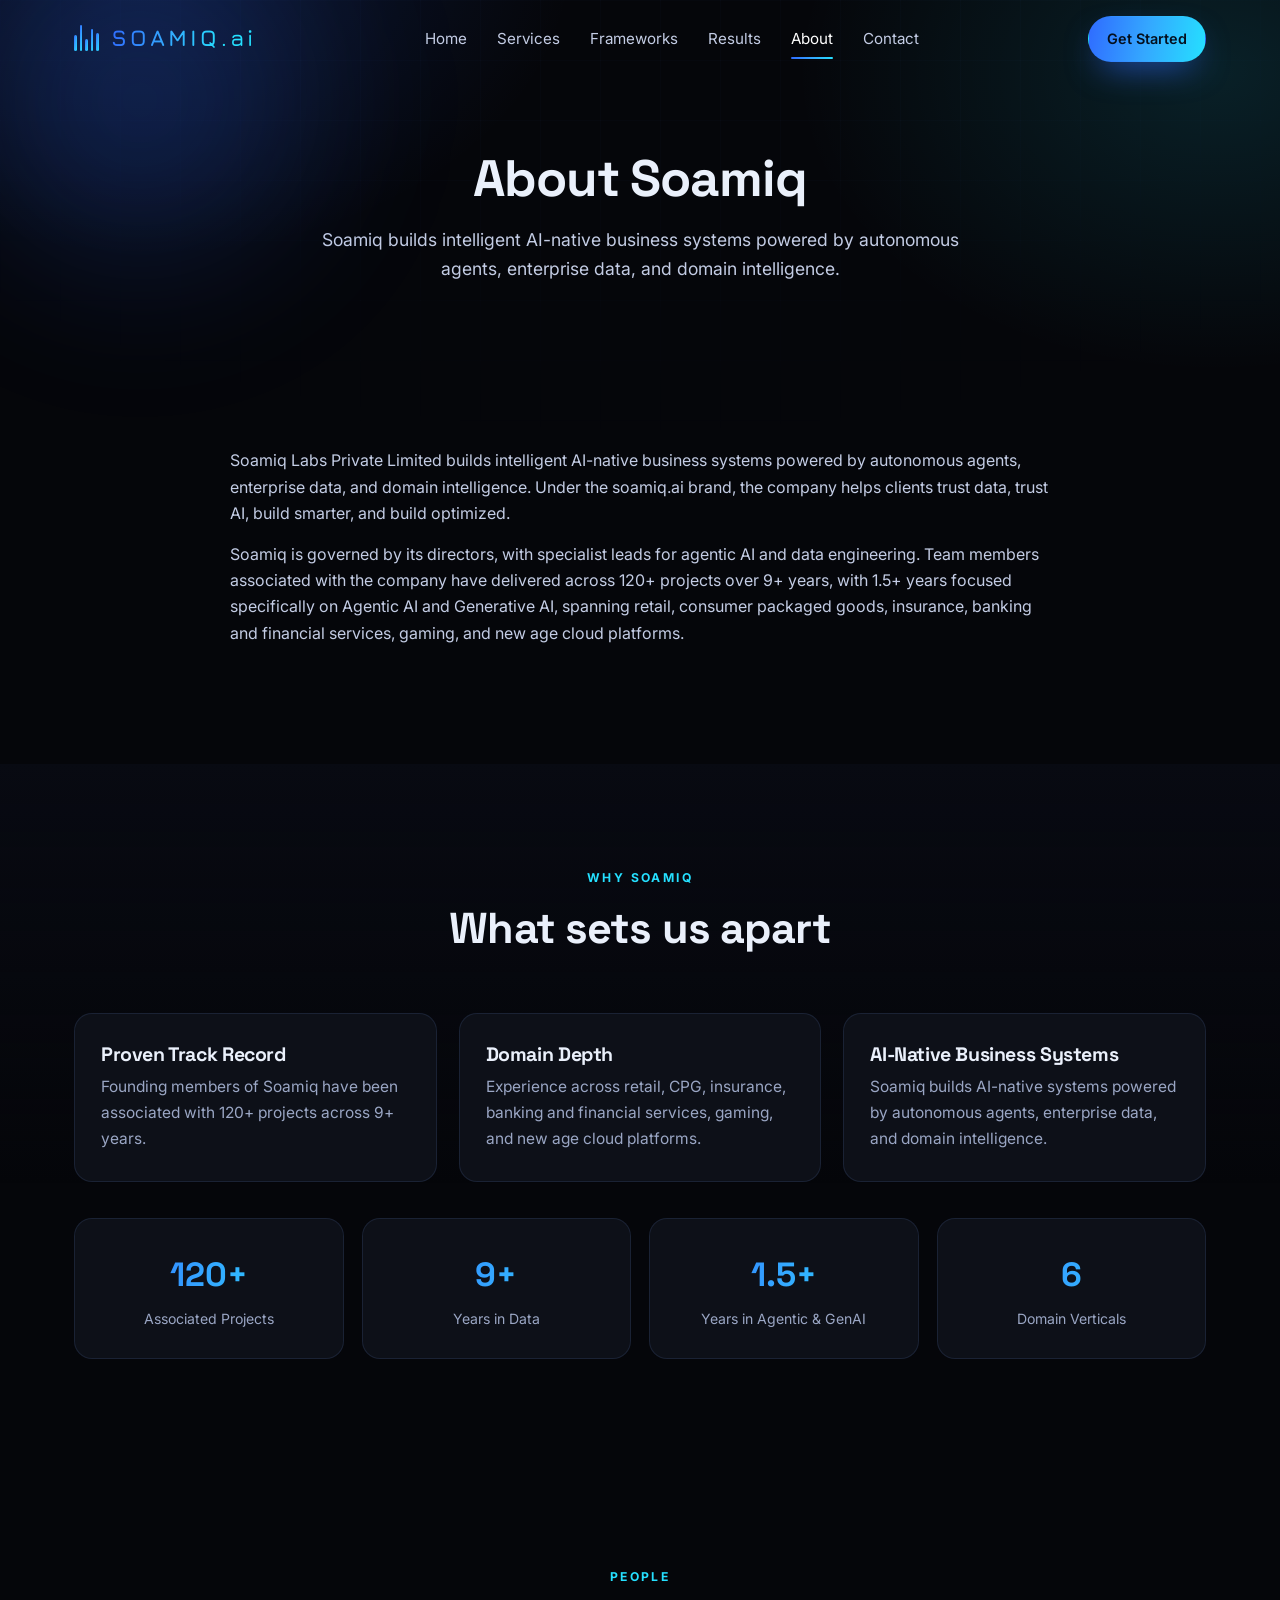
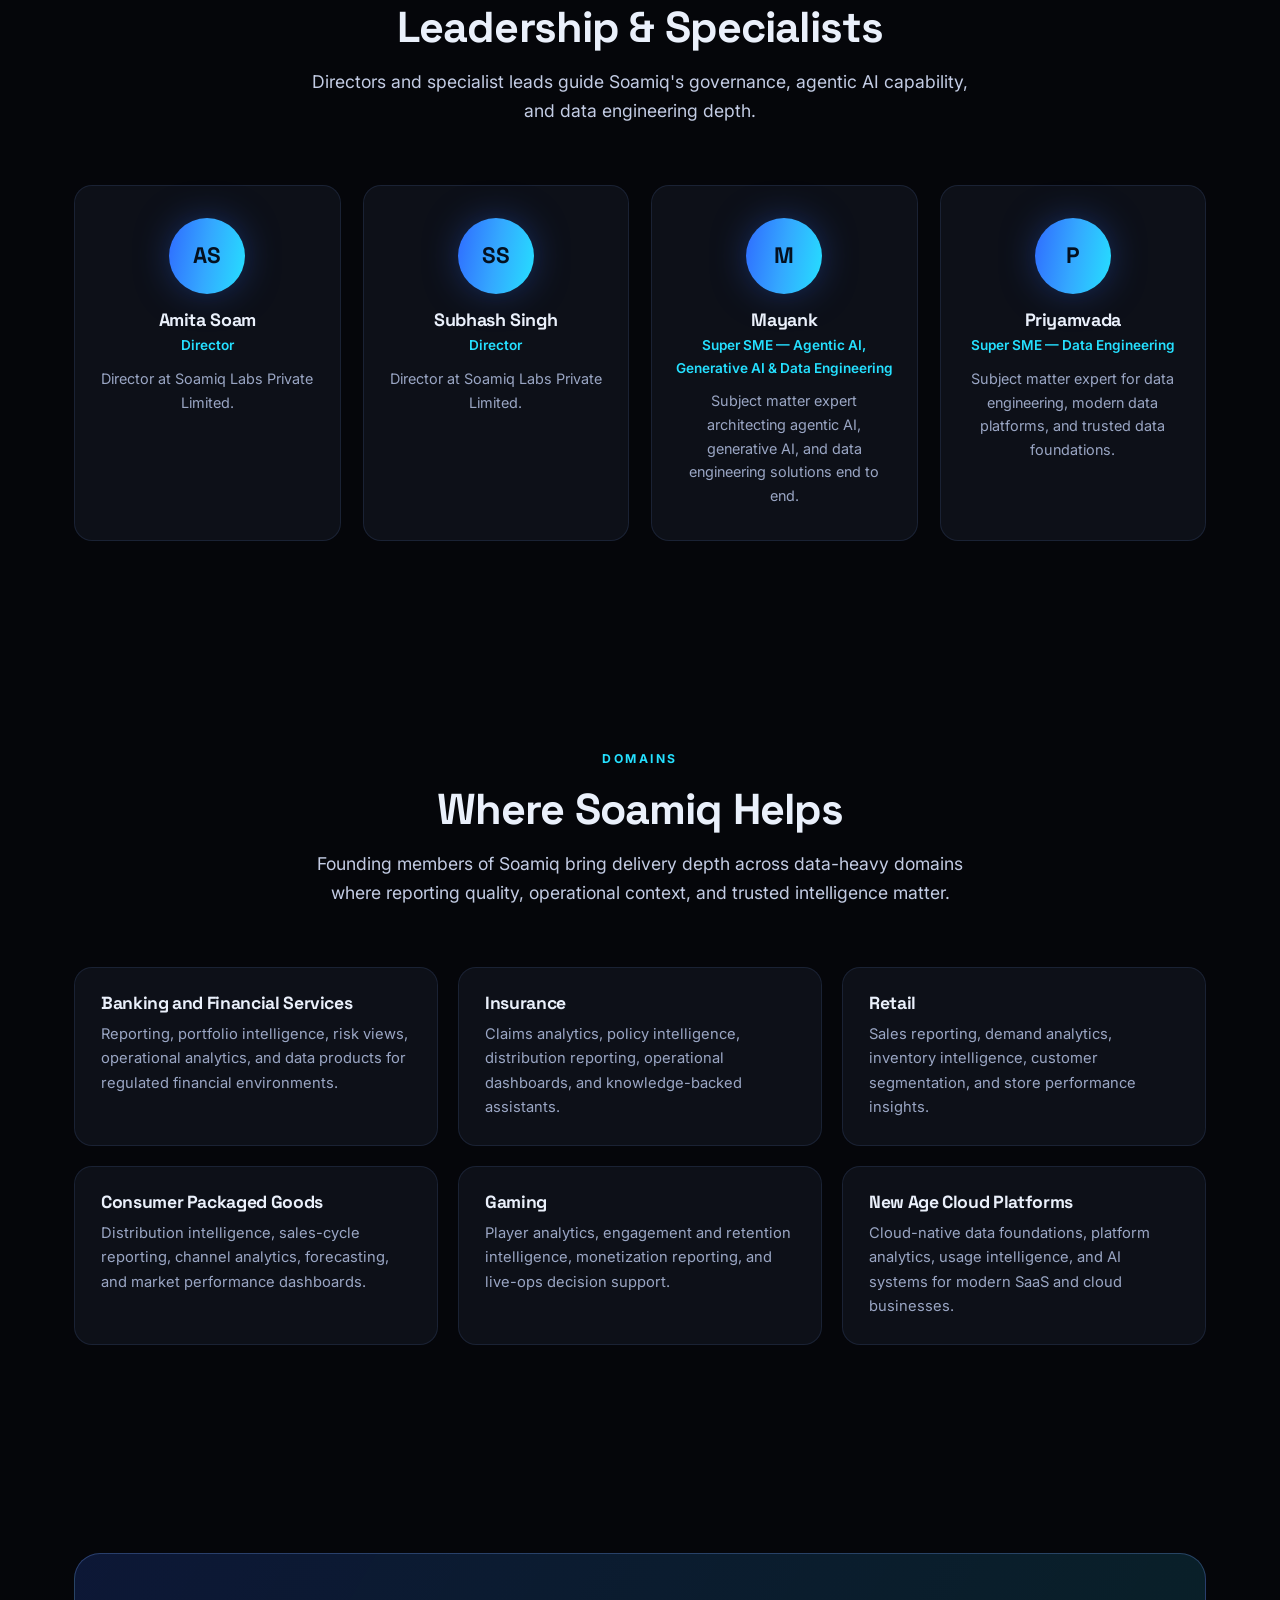
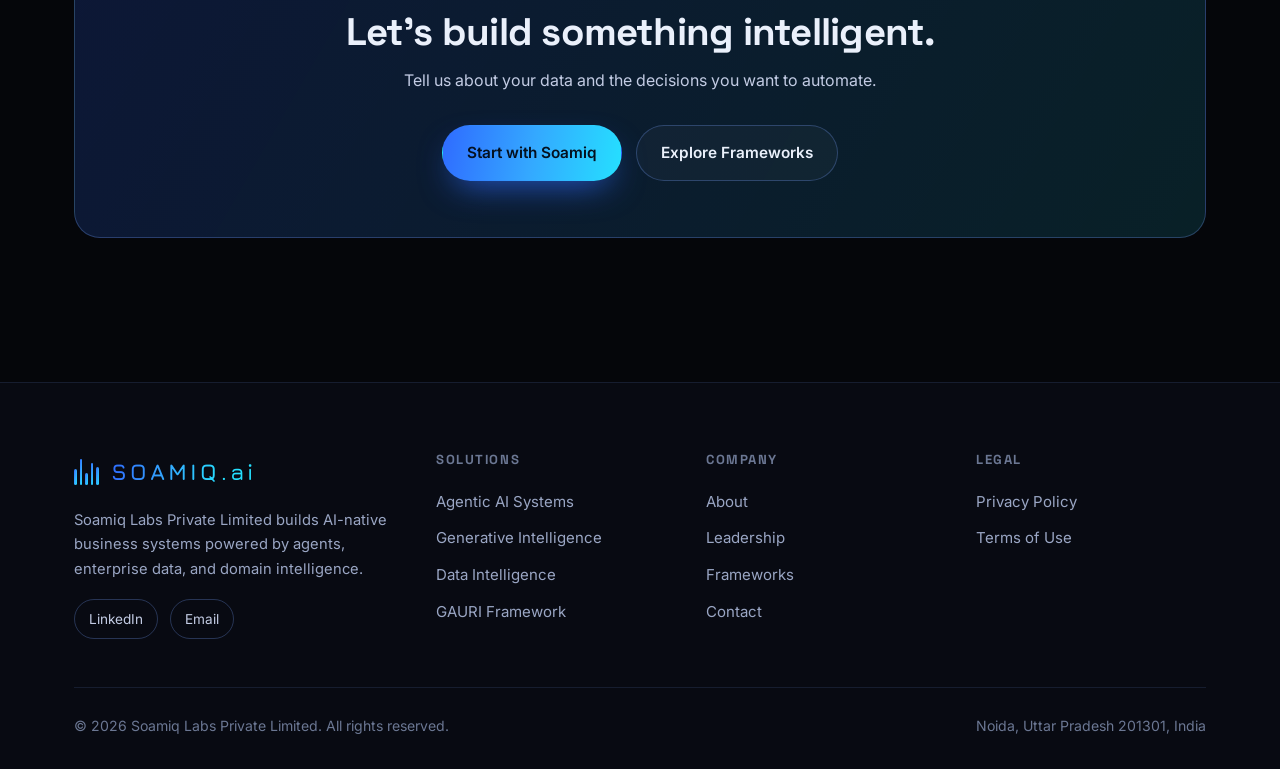
==== about/index.html @ b39fc0c8 "feat: rebuild as soamiq.ai AI-native multi-page website Replace the generic scaffold with a data-dri" ====
<!DOCTYPE html>
<html lang="en">
<head>
  <meta charset="UTF-8" />
  <meta name="viewport" content="width=device-width, initial-scale=1.0" />
  <title>About — Leadership & Specialists | Soamiq</title>
  <meta name="description" content="Soamiq Labs Private Limited builds AI-native business systems. Led by directors Amita Soam and Subhash Singh, with SMEs Mayank (Agentic & GenAI) and Priyamvada (Data Engineering)." />
  <link rel="canonical" href="https://soamiq.ai/about" />
  <meta name="theme-color" content="#05060a" />
  <meta property="og:title" content="About Soamiq" />
  <meta property="og:description" content="Leadership, specialists, and domain depth at Soamiq." />
  <link rel="icon" type="image/svg+xml" href="/assets/img/favicon.svg" />
  <link rel="preconnect" href="https://fonts.googleapis.com" />
  <link rel="preconnect" href="https://fonts.gstatic.com" crossorigin />
  <link href="https://fonts.googleapis.com/css2?family=Inter:wght@400;500;600;700;800&family=Space+Grotesk:wght@500;600;700&family=Jura:wght@500;600;700&display=swap" rel="stylesheet" />
  <link rel="stylesheet" href="/assets/css/styles.css" />
</head>
<body>
  <a class="skip-link" href="#app">Skip to content</a>
  <div id="site-header"></div>
  <main id="app" data-page="about"></main>
  <div id="site-footer"></div>
  <noscript><div class="ns container">About Soamiq. Please enable JavaScript, or email <a href="mailto:hello@soamiq.ai">hello@soamiq.ai</a>.</div></noscript>
  <script src="/assets/js/data.js"></script>
  <script src="/assets/js/app.js" defer></script>
</body>
</html>
---- assets/css/styles.css ----
/* ============================================================
   SOAMIQ — AI-native design system
   Dark, agentic, blue→cyan. Powers all pages.
   ============================================================ */

:root {
  --bg: #05060a;
  --bg-2: #080a12;
  --surface: #0d1018;
  --surface-2: #11151f;
  --surface-3: #161b27;
  --border: rgba(120, 160, 255, 0.12);
  --border-strong: rgba(120, 160, 255, 0.28);
  --text: #eaf0fb;
  --muted: #9aa6c4;
  --faint: #6b7793;

  --blue: #2f6bff;
  --cyan: #25e0ff;
  --grad: linear-gradient(100deg, #2f6bff 0%, #34a8ff 50%, #25e0ff 100%);
  --grad-soft: linear-gradient(135deg, rgba(47,107,255,0.14), rgba(37,224,255,0.10));

  --radius: 18px;
  --radius-sm: 12px;
  --radius-lg: 26px;
  --shadow: 0 30px 80px -30px rgba(0, 0, 0, 0.8);
  --glow: 0 0 40px -8px rgba(47, 107, 255, 0.55);
  --max: 1180px;
  --ease: cubic-bezier(0.22, 1, 0.36, 1);
}

* { box-sizing: border-box; }
html { scroll-behavior: smooth; scroll-padding-top: 90px; }
body {
  margin: 0;
  font-family: "Inter", system-ui, -apple-system, Segoe UI, Roboto, sans-serif;
  background: var(--bg);
  color: var(--text);
  line-height: 1.65;
  -webkit-font-smoothing: antialiased;
  overflow-x: hidden;
}
body::before {
  content: ""; position: fixed; inset: 0; z-index: -2; pointer-events: none;
  background:
    radial-gradient(700px 500px at 12% -5%, rgba(47, 107, 255, 0.18), transparent 60%),
    radial-gradient(700px 500px at 95% 8%, rgba(37, 224, 255, 0.12), transparent 60%),
    var(--bg);
}
body::after {
  content: ""; position: fixed; inset: 0; z-index: -1; pointer-events: none; opacity: 0.5;
  background-image:
    linear-gradient(rgba(120, 160, 255, 0.04) 1px, transparent 1px),
    linear-gradient(90deg, rgba(120, 160, 255, 0.04) 1px, transparent 1px);
  background-size: 60px 60px;
  mask-image: radial-gradient(ellipse 100% 70% at 50% 0%, #000 30%, transparent 75%);
}

h1, h2, h3, h4 { font-family: "Space Grotesk", "Inter", sans-serif; margin: 0; line-height: 1.12; letter-spacing: -0.02em; }
p { margin: 0; }
a { color: inherit; text-decoration: none; }
img, svg { display: block; max-width: 100%; }
ul { margin: 0; }

.container { width: 100%; max-width: var(--max); margin: 0 auto; padding: 0 24px; }
.skip-link { position: absolute; left: -999px; top: 0; z-index: 300; background: var(--blue); color: #fff; padding: 10px 16px; }
.skip-link:focus { left: 0; }

/* ---------- Buttons ---------- */
.btn {
  --py: 14px; --px: 24px;
  display: inline-flex; align-items: center; justify-content: center; gap: 9px;
  padding: var(--py) var(--px); border-radius: 999px; font-weight: 600; font-size: 0.96rem;
  border: 1px solid transparent; cursor: pointer; white-space: nowrap;
  transition: transform .28s var(--ease), box-shadow .28s var(--ease), background .25s, border-color .25s, color .25s;
}
.btn--sm { --py: 10px; --px: 18px; font-size: 0.9rem; }
.btn--block { width: 100%; }
.btn--primary { background: var(--grad); color: #04101f; box-shadow: 0 14px 34px -12px rgba(47,107,255,0.8); }
.btn--primary:hover { transform: translateY(-2px); box-shadow: 0 20px 46px -12px rgba(37,224,255,0.85); }
.btn--ghost { background: rgba(255,255,255,0.03); color: var(--text); border-color: var(--border-strong); }
.btn--ghost:hover { transform: translateY(-2px); border-color: var(--cyan); color: #fff; }

/* ---------- Type helpers ---------- */
.eyebrow { text-transform: uppercase; letter-spacing: .2em; font-size: .76rem; font-weight: 700; color: var(--cyan); margin: 0 0 16px; }
.section { padding: 104px 0; position: relative; }
.section--alt { background: linear-gradient(180deg, var(--bg-2), transparent 60%); }
.section__head { max-width: 760px; margin: 0 auto 60px; text-align: center; }
.section__title { font-size: clamp(1.8rem, 4vw, 2.7rem); font-weight: 700; }
.lead { font-size: 1.1rem; color: #c3cce4; margin-top: 16px; }
.lead--center { max-width: 60ch; margin-inline: auto; }
.muted { color: var(--muted); }
.grad-text { background: var(--grad); -webkit-background-clip: text; background-clip: text; -webkit-text-fill-color: transparent; color: transparent; }
.chip { display: inline-flex; align-items: center; gap: 8px; padding: 7px 14px; border-radius: 999px; font-size: .82rem; font-weight: 600; color: var(--cyan); background: var(--grad-soft); border: 1px solid var(--border-strong); }
.chip .dot { width: 7px; height: 7px; border-radius: 50%; background: var(--cyan); box-shadow: 0 0 10px var(--cyan); animation: pulse 2s infinite; }
@keyframes pulse { 0%,100% { opacity: 1; } 50% { opacity: .3; } }

/* ---------- Brand / logo ---------- */
.brand { display: inline-flex; align-items: center; gap: 12px; }
.brand__wave { display: inline-flex; align-items: flex-end; gap: 3px; height: 26px; }
.brand__wave span { width: 2.5px; border-radius: 2px; background: var(--grad); }
.brand__word { font-family: "Jura", "Space Grotesk", sans-serif; font-weight: 600; font-size: 1.42rem; letter-spacing: .14em; }
.brand__word .grad-text { font-weight: 700; }
.brand__tld { color: var(--cyan); font-weight: 600; }

/* ---------- Nav ---------- */
.nav { position: fixed; inset: 0 0 auto 0; z-index: 100; transition: background .3s, border-color .3s, backdrop-filter .3s; border-bottom: 1px solid transparent; }
.nav.is-scrolled { background: rgba(5,6,10,0.78); backdrop-filter: blur(14px); border-bottom-color: var(--border); }
.nav__inner { display: flex; align-items: center; justify-content: space-between; height: 78px; gap: 20px; }
.nav__links { display: flex; align-items: center; gap: 30px; }
.nav__links a { font-size: .95rem; color: #c3cce4; transition: color .2s; position: relative; }
.nav__links a:hover, .nav__links a.is-active { color: #fff; }
.nav__links a.is-active::after { content: ""; position: absolute; left: 0; right: 0; bottom: -7px; height: 2px; border-radius: 2px; background: var(--grad); }
.nav__actions { display: flex; align-items: center; gap: 14px; }
.nav__toggle { display: none; flex-direction: column; gap: 5px; background: none; border: 0; cursor: pointer; padding: 8px; }
.nav__toggle span { width: 24px; height: 2px; background: var(--text); border-radius: 2px; transition: transform .3s, opacity .3s; }
.nav__toggle[aria-expanded="true"] span:nth-child(1) { transform: translateY(7px) rotate(45deg); }
.nav__toggle[aria-expanded="true"] span:nth-child(2) { opacity: 0; }
.nav__toggle[aria-expanded="true"] span:nth-child(3) { transform: translateY(-7px) rotate(-45deg); }
.nav__mobile { display: none; flex-direction: column; padding: 10px 24px 22px; background: rgba(5,6,10,0.98); border-bottom: 1px solid var(--border); }
.nav__mobile a { padding: 13px 6px; color: #c3cce4; border-bottom: 1px solid rgba(255,255,255,0.05); }
.nav__mobile a:last-of-type { border-bottom: 0; }
.nav__mobile .btn { margin-top: 14px; }
.nav__mobile.is-open { display: flex; }

/* ---------- Hero ---------- */
.hero { position: relative; padding: 170px 0 90px; overflow: hidden; }
.hero__orb { position: absolute; border-radius: 50%; filter: blur(70px); pointer-events: none; opacity: .55; }
.hero__orb--1 { width: 520px; height: 520px; top: -160px; left: -120px; background: radial-gradient(circle, rgba(47,107,255,.5), transparent 65%); }
.hero__orb--2 { width: 460px; height: 460px; top: 40px; right: -120px; background: radial-gradient(circle, rgba(37,224,255,.4), transparent 65%); }
.hero__inner { position: relative; display: grid; grid-template-columns: 1.1fr 0.9fr; gap: 56px; align-items: center; }
.hero__title { font-size: clamp(2.4rem, 5.4vw, 4rem); font-weight: 700; }
.hero__type { min-height: 1.3em; display: block; margin-top: 6px; }
.hero__caret { display: inline-block; width: 3px; height: 1em; background: var(--cyan); margin-left: 4px; vertical-align: -0.15em; animation: blink 1s steps(1) infinite; }
@keyframes blink { 50% { opacity: 0; } }
.hero__desc { color: #c3cce4; font-size: 1.12rem; max-width: 56ch; margin-top: 22px; }
.hero__cta { display: flex; gap: 14px; margin-top: 32px; flex-wrap: wrap; }
.hero__proof { display: flex; gap: 38px; margin-top: 46px; flex-wrap: wrap; }
.hero__proof dt { font-family: "Space Grotesk"; font-size: 1.9rem; font-weight: 700; }
.hero__proof dd { margin: 2px 0 0; color: var(--muted); font-size: .85rem; max-width: 18ch; }

/* hero panel */
.panel { position: relative; background: linear-gradient(180deg, var(--surface-2), var(--surface)); border: 1px solid var(--border-strong); border-radius: var(--radius-lg); padding: 26px; box-shadow: var(--shadow); }
.panel__top { display: flex; align-items: center; justify-content: space-between; margin-bottom: 22px; }
.panel__eyebrow { font-size: .72rem; letter-spacing: .18em; text-transform: uppercase; color: var(--faint); }
.panel__status { display: inline-flex; align-items: center; gap: 7px; font-size: .8rem; color: var(--cyan); }
.panel__status .dot { width: 8px; height: 8px; border-radius: 50%; background: var(--cyan); box-shadow: 0 0 10px var(--cyan); animation: pulse 2s infinite; }
.panel__title { font-size: 1.15rem; margin-bottom: 18px; }
.panel__layers { display: grid; gap: 12px; }
.layer { display: flex; align-items: center; gap: 14px; padding: 14px 16px; border-radius: var(--radius-sm); background: var(--surface-3); border: 1px solid var(--border); position: relative; overflow: hidden; }
.layer::before { content: ""; position: absolute; left: 0; top: 0; bottom: 0; width: 3px; background: var(--grad); }
.layer__idx { font-family: "Space Grotesk"; font-size: .8rem; color: var(--cyan); width: 22px; }
.layer__name { font-weight: 600; font-size: .96rem; }
.panel__note { margin-top: 16px; font-size: .85rem; color: var(--faint); display: flex; align-items: center; gap: 8px; }

/* ---------- Marquee / capabilities strip ---------- */
.strip { border-block: 1px solid var(--border); background: var(--bg-2); overflow: hidden; }
.strip__track { display: flex; gap: 50px; padding: 20px 0; white-space: nowrap; animation: marquee 28s linear infinite; }
.strip__track span { color: var(--muted); font-weight: 600; font-size: .98rem; letter-spacing: .03em; display: inline-flex; align-items: center; gap: 50px; }
.strip__track span::after { content: "◆"; color: var(--blue); font-size: .6rem; }
@keyframes marquee { to { transform: translateX(-50%); } }

/* ---------- Generic grids / cards ---------- */
.grid-2 { display: grid; grid-template-columns: 1fr 1fr; gap: 56px; align-items: center; }
.cards { display: grid; grid-template-columns: repeat(3, 1fr); gap: 22px; }
.cards--2 { grid-template-columns: repeat(2, 1fr); }

.card { position: relative; padding: 30px 26px; border-radius: var(--radius); background: var(--surface); border: 1px solid var(--border); transition: transform .3s var(--ease), border-color .3s, background .3s; overflow: hidden; }
.card:hover { transform: translateY(-6px); border-color: var(--border-strong); background: var(--surface-2); }
.card__tag { display: inline-grid; place-items: center; min-width: 44px; height: 44px; padding: 0 10px; border-radius: 12px; font-family: "Space Grotesk"; font-weight: 700; font-size: .95rem; color: var(--cyan); background: var(--grad-soft); border: 1px solid var(--border-strong); margin-bottom: 18px; }
.card h3 { font-size: 1.22rem; margin-bottom: 9px; }
.card p { color: var(--muted); font-size: .97rem; }
.card__list { list-style: none; padding: 0; margin: 16px 0 0; display: grid; gap: 8px; }
.card__list li { position: relative; padding-left: 22px; font-size: .9rem; color: #c3cce4; }
.card__list li::before { content: "→"; position: absolute; left: 0; color: var(--cyan); }

/* premium flow */
.flow { display: grid; gap: 18px; }
.flow__item { display: grid; grid-template-columns: 220px 1fr; gap: 30px; align-items: start; padding: 28px; border-radius: var(--radius); background: var(--surface); border: 1px solid var(--border); transition: border-color .3s, transform .3s var(--ease); }
.flow__item:hover { border-color: var(--border-strong); transform: translateX(4px); }
.flow__label { font-family: "Space Grotesk"; font-weight: 700; font-size: 1.05rem; color: var(--cyan); }
.flow__body h3 { font-size: 1.3rem; margin-bottom: 8px; }
.flow__body p { color: var(--muted); }

/* checklist */
.checklist { list-style: none; padding: 0; margin: 22px 0 0; display: grid; gap: 12px; }
.checklist li { position: relative; padding-left: 32px; color: #c3cce4; }
.checklist li::before { content: "✓"; position: absolute; left: 0; top: 1px; width: 22px; height: 22px; border-radius: 7px; background: var(--grad-soft); color: var(--cyan); font-size: .82rem; display: grid; place-items: center; border: 1px solid var(--border-strong); }

/* stats */
.stats { display: grid; grid-template-columns: repeat(4, 1fr); gap: 18px; }
.stat { text-align: center; padding: 28px 18px; border-radius: var(--radius); background: var(--surface); border: 1px solid var(--border); }
.stat__value { font-family: "Space Grotesk"; font-size: 2.1rem; font-weight: 700; }
.stat__label { color: var(--muted); font-size: .88rem; margin-top: 4px; }

/* timeline / process */
.timeline { display: grid; grid-template-columns: repeat(4, 1fr); gap: 22px; list-style: none; padding: 0; margin: 0; }
.timeline li { position: relative; padding: 26px 22px; border-radius: var(--radius); background: var(--surface); border: 1px solid var(--border); }
.timeline__num { font-family: "Space Grotesk"; font-weight: 700; font-size: 1.5rem; color: transparent; background: var(--grad); -webkit-background-clip: text; background-clip: text; }
.timeline h3 { font-size: 1.12rem; margin: 10px 0 8px; }
.timeline p { color: var(--muted); font-size: .92rem; }

/* products / case studies */
.plays { display: grid; grid-template-columns: repeat(3, 1fr); gap: 22px; }
.play { display: flex; flex-direction: column; gap: 12px; padding: 28px; border-radius: var(--radius); background: linear-gradient(180deg, var(--surface), var(--bg-2)); border: 1px solid var(--border); transition: transform .3s var(--ease), border-color .3s; }
.play:hover { transform: translateY(-6px); border-color: var(--border-strong); }
.play__meta { display: flex; align-items: center; justify-content: space-between; gap: 12px; }
.play__client { font-size: .78rem; letter-spacing: .12em; text-transform: uppercase; color: var(--faint); }
.play__result { font-size: .74rem; padding: 4px 11px; border-radius: 999px; color: var(--cyan); background: var(--grad-soft); border: 1px solid var(--border-strong); }
.play h3 { font-size: 1.22rem; }
.play p { color: var(--muted); flex: 1; }
.link-arrow { color: var(--cyan); font-weight: 600; font-size: .92rem; display: inline-flex; gap: 7px; align-items: center; }
.link-arrow span { transition: transform .25s var(--ease); }
.link-arrow:hover span { transform: translateX(5px); }

/* team */
.team { display: grid; grid-template-columns: repeat(4, 1fr); gap: 22px; }
.member { text-align: center; padding: 32px 22px; border-radius: var(--radius); background: var(--surface); border: 1px solid var(--border); transition: transform .3s var(--ease), border-color .3s; }
.member:hover { transform: translateY(-6px); border-color: var(--border-strong); }
.member__avatar { width: 76px; height: 76px; border-radius: 50%; margin: 0 auto 16px; display: grid; place-items: center; font-family: "Space Grotesk"; font-weight: 700; font-size: 1.4rem; color: #04101f; background: var(--grad); box-shadow: var(--glow); }
.member h3 { font-size: 1.12rem; }
.member__role { color: var(--cyan); font-size: .85rem; font-weight: 600; margin-top: 4px; }
.member__bio { color: var(--muted); font-size: .9rem; margin-top: 10px; }

/* industries */
.industries { display: grid; grid-template-columns: repeat(3, 1fr); gap: 20px; }
.industry { padding: 26px; border-radius: var(--radius); background: var(--surface); border: 1px solid var(--border); transition: border-color .3s, transform .3s var(--ease); }
.industry:hover { border-color: var(--border-strong); transform: translateY(-4px); }
.industry h3 { font-size: 1.1rem; margin-bottom: 8px; }
.industry p { color: var(--muted); font-size: .92rem; }

/* FAQ */
.faq { max-width: 820px; margin: 0 auto; display: grid; gap: 14px; }
.faq__item { border: 1px solid var(--border); border-radius: var(--radius-sm); background: var(--surface); overflow: hidden; }
.faq__q { width: 100%; text-align: left; background: none; border: 0; color: var(--text); padding: 20px 22px; font-size: 1.04rem; font-weight: 600; font-family: "Space Grotesk"; cursor: pointer; display: flex; justify-content: space-between; gap: 16px; align-items: center; }
.faq__q .ic { color: var(--cyan); transition: transform .3s var(--ease); font-size: 1.4rem; line-height: 1; }
.faq__item.is-open .faq__q .ic { transform: rotate(45deg); }
.faq__a { max-height: 0; overflow: hidden; transition: max-height .35s var(--ease); }
.faq__a p { padding: 0 22px 20px; color: var(--muted); }

/* gauri stages */
.stages { display: grid; grid-template-columns: repeat(4, 1fr); gap: 18px; counter-reset: stage; }
.stage { padding: 26px 22px; border-radius: var(--radius); background: var(--surface); border: 1px solid var(--border); position: relative; }
.stage::before { counter-increment: stage; content: "0" counter(stage); font-family: "Space Grotesk"; font-weight: 700; font-size: 1.4rem; color: transparent; background: var(--grad); -webkit-background-clip: text; background-clip: text; }
.stage h3 { margin: 8px 0 8px; font-size: 1.15rem; }
.stage p { color: var(--muted); font-size: .92rem; }
.pills { display: flex; flex-wrap: wrap; gap: 12px; justify-content: center; }
.pill { padding: 12px 20px; border-radius: 999px; background: var(--surface); border: 1px solid var(--border-strong); color: #c3cce4; font-weight: 500; }

/* CTA band */
.cta-band { position: relative; overflow: hidden; border-radius: var(--radius-lg); padding: 56px 48px; text-align: center; background: linear-gradient(120deg, rgba(47,107,255,0.18), rgba(37,224,255,0.12)); border: 1px solid var(--border-strong); }
.cta-band h2 { font-size: clamp(1.7rem, 3.6vw, 2.4rem); }
.cta-band p { color: #c3cce4; margin: 14px auto 26px; max-width: 56ch; }
.cta-band .hero__cta { justify-content: center; }

/* page hero (inner pages) */
.page-hero { padding: 150px 0 60px; position: relative; text-align: center; }
.page-hero h1 { font-size: clamp(2.1rem, 5vw, 3.2rem); font-weight: 700; }
.page-hero p { color: #c3cce4; max-width: 62ch; margin: 18px auto 0; font-size: 1.1rem; }

/* contact */
.contact-grid { display: grid; grid-template-columns: 0.9fr 1.1fr; gap: 40px; align-items: start; }
.contact-info { padding: 36px; border-radius: var(--radius); background: var(--surface); border: 1px solid var(--border); }
.contact-info h2 { font-size: 1.4rem; }
.contact-info .row { display: flex; gap: 16px; align-items: flex-start; padding: 18px 0; border-bottom: 1px solid var(--border); }
.contact-info .row:last-child { border-bottom: 0; }
.contact-info .row .tag { flex: 0 0 auto; width: 46px; height: 46px; border-radius: 12px; display: grid; place-items: center; font-size: .72rem; font-weight: 700; color: var(--cyan); background: var(--grad-soft); border: 1px solid var(--border-strong); }
.contact-info .row .k { color: var(--faint); font-size: .78rem; text-transform: uppercase; letter-spacing: .1em; }
.contact-info .row .v { color: var(--text); font-size: 1.02rem; }
.form { padding: 36px; border-radius: var(--radius); background: var(--surface); border: 1px solid var(--border); display: grid; gap: 18px; }
.form .row2 { display: grid; grid-template-columns: 1fr 1fr; gap: 18px; }
.field { display: grid; gap: 7px; }
.field label { font-size: .82rem; color: var(--muted); font-weight: 600; }
.field input, .field textarea { width: 100%; padding: 14px 16px; border-radius: var(--radius-sm); background: var(--bg); border: 1px solid var(--border); color: var(--text); font: inherit; font-size: .96rem; transition: border-color .2s, box-shadow .2s; }
.field input:focus, .field textarea:focus { outline: none; border-color: var(--blue); box-shadow: 0 0 0 3px rgba(47,107,255,0.22); }
.field textarea { resize: vertical; min-height: 120px; }
.form__status { font-size: .92rem; min-height: 1.2em; margin: 0; }
.form__status.is-ok { color: var(--cyan); }
.form__status.is-err { color: #ff8b8b; }
.form__success { text-align: center; padding: 40px 24px; }
.form__success .ic { width: 64px; height: 64px; margin: 0 auto 18px; border-radius: 50%; display: grid; place-items: center; font-size: 1.8rem; color: #04101f; background: var(--grad); box-shadow: var(--glow); }

/* legal / use case article */
.article { max-width: 820px; margin: 0 auto; }
.article h2 { font-size: 1.35rem; margin: 36px 0 12px; }
.article p { color: #c3cce4; margin-bottom: 14px; }
.article .updated { color: var(--faint); font-size: .9rem; margin-bottom: 30px; }
.article .checklist { margin-top: 8px; }

/* ---------- Footer ---------- */
.footer { background: var(--bg-2); border-top: 1px solid var(--border); padding: 70px 0 32px; margin-top: 40px; }
.footer__top { display: grid; grid-template-columns: 1.4fr repeat(3, 1fr); gap: 40px; }
.footer__about { max-width: 34ch; }
.footer__about p { color: var(--muted); font-size: .92rem; margin-top: 16px; }
.footer__social { display: flex; gap: 12px; margin-top: 18px; }
.footer__social a { padding: 8px 14px; border-radius: 999px; border: 1px solid var(--border-strong); font-size: .85rem; color: #c3cce4; transition: border-color .2s, color .2s; }
.footer__social a:hover { border-color: var(--cyan); color: #fff; }
.footer__col h4 { font-size: .82rem; text-transform: uppercase; letter-spacing: .12em; color: var(--faint); margin-bottom: 16px; }
.footer__col a { display: block; color: var(--muted); font-size: .94rem; padding: 6px 0; transition: color .2s; }
.footer__col a:hover { color: #fff; }
.footer__bottom { display: flex; justify-content: space-between; gap: 16px; flex-wrap: wrap; margin-top: 48px; padding-top: 26px; border-top: 1px solid var(--border); color: var(--faint); font-size: .88rem; }

/* reveal */
.reveal { opacity: 0; transform: translateY(26px); transition: opacity .7s var(--ease), transform .7s var(--ease); }
.reveal.is-visible { opacity: 1; transform: none; }

noscript .ns { display: block; max-width: 700px; margin: 140px auto; text-align: center; color: var(--muted); }

/* ---------- Responsive ---------- */
@media (max-width: 980px) {
  .hero__inner { grid-template-columns: 1fr; gap: 44px; }
  .cards, .industries, .stages { grid-template-columns: repeat(2, 1fr); }
  .timeline, .stats { grid-template-columns: repeat(2, 1fr); }
  .plays { grid-template-columns: 1fr; }
  .team { grid-template-columns: repeat(2, 1fr); }
  .grid-2 { grid-template-columns: 1fr; gap: 40px; }
  .contact-grid { grid-template-columns: 1fr; }
  .footer__top { grid-template-columns: 1fr 1fr; }
  .flow__item { grid-template-columns: 1fr; gap: 12px; }
}
@media (max-width: 640px) {
  .nav__links, .nav__actions .btn { display: none; }
  .nav__toggle { display: flex; }
  .section { padding: 76px 0; }
  .hero { padding: 140px 0 70px; }
  .cards, .industries, .stages, .timeline, .stats, .team, .cards--2 { grid-template-columns: 1fr; }
  .form .row2 { grid-template-columns: 1fr; }
  .footer__top { grid-template-columns: 1fr; }
  .cta-band { padding: 40px 24px; }
  .hero__proof { gap: 26px; }
}
@media (prefers-reduced-motion: reduce) {
  * { scroll-behavior: auto !important; }
  .reveal { opacity: 1; transform: none; transition: none; }
  .strip__track { animation: none; }
  .hero__caret { animation: none; }
}
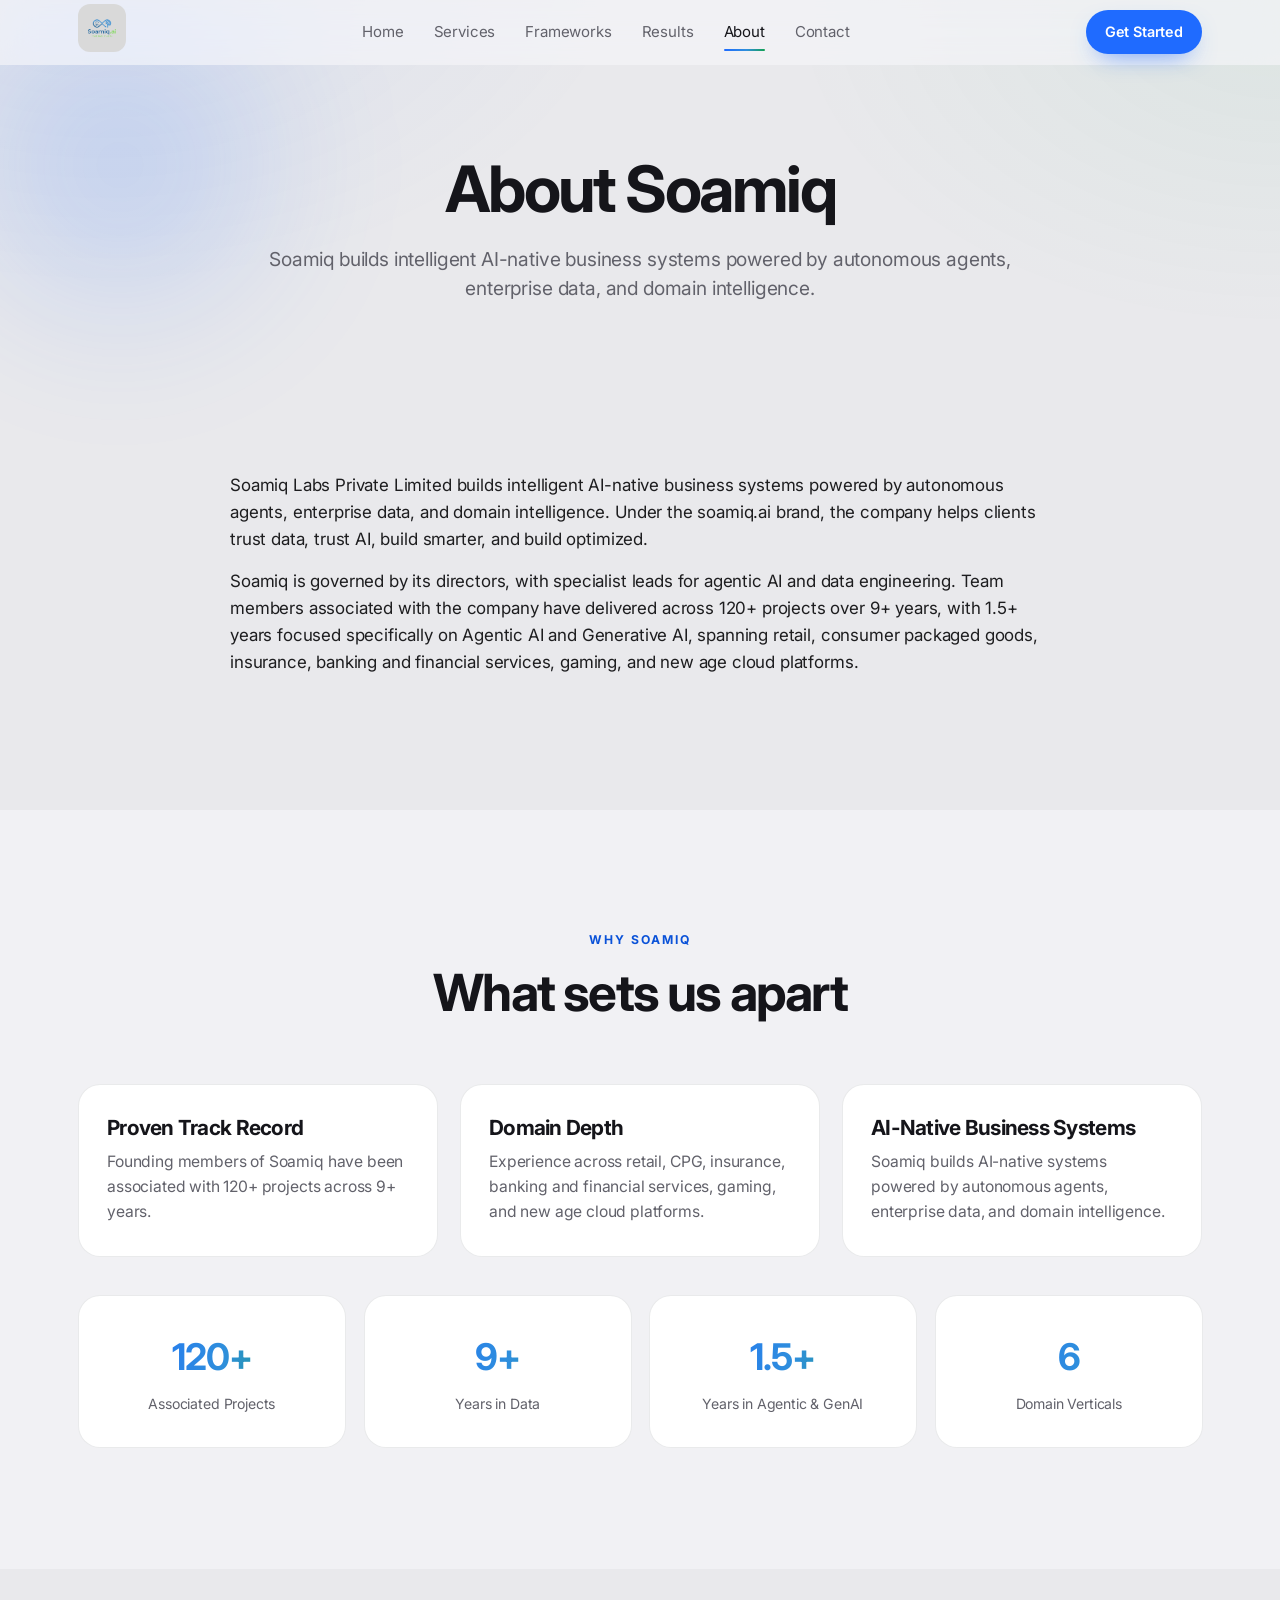
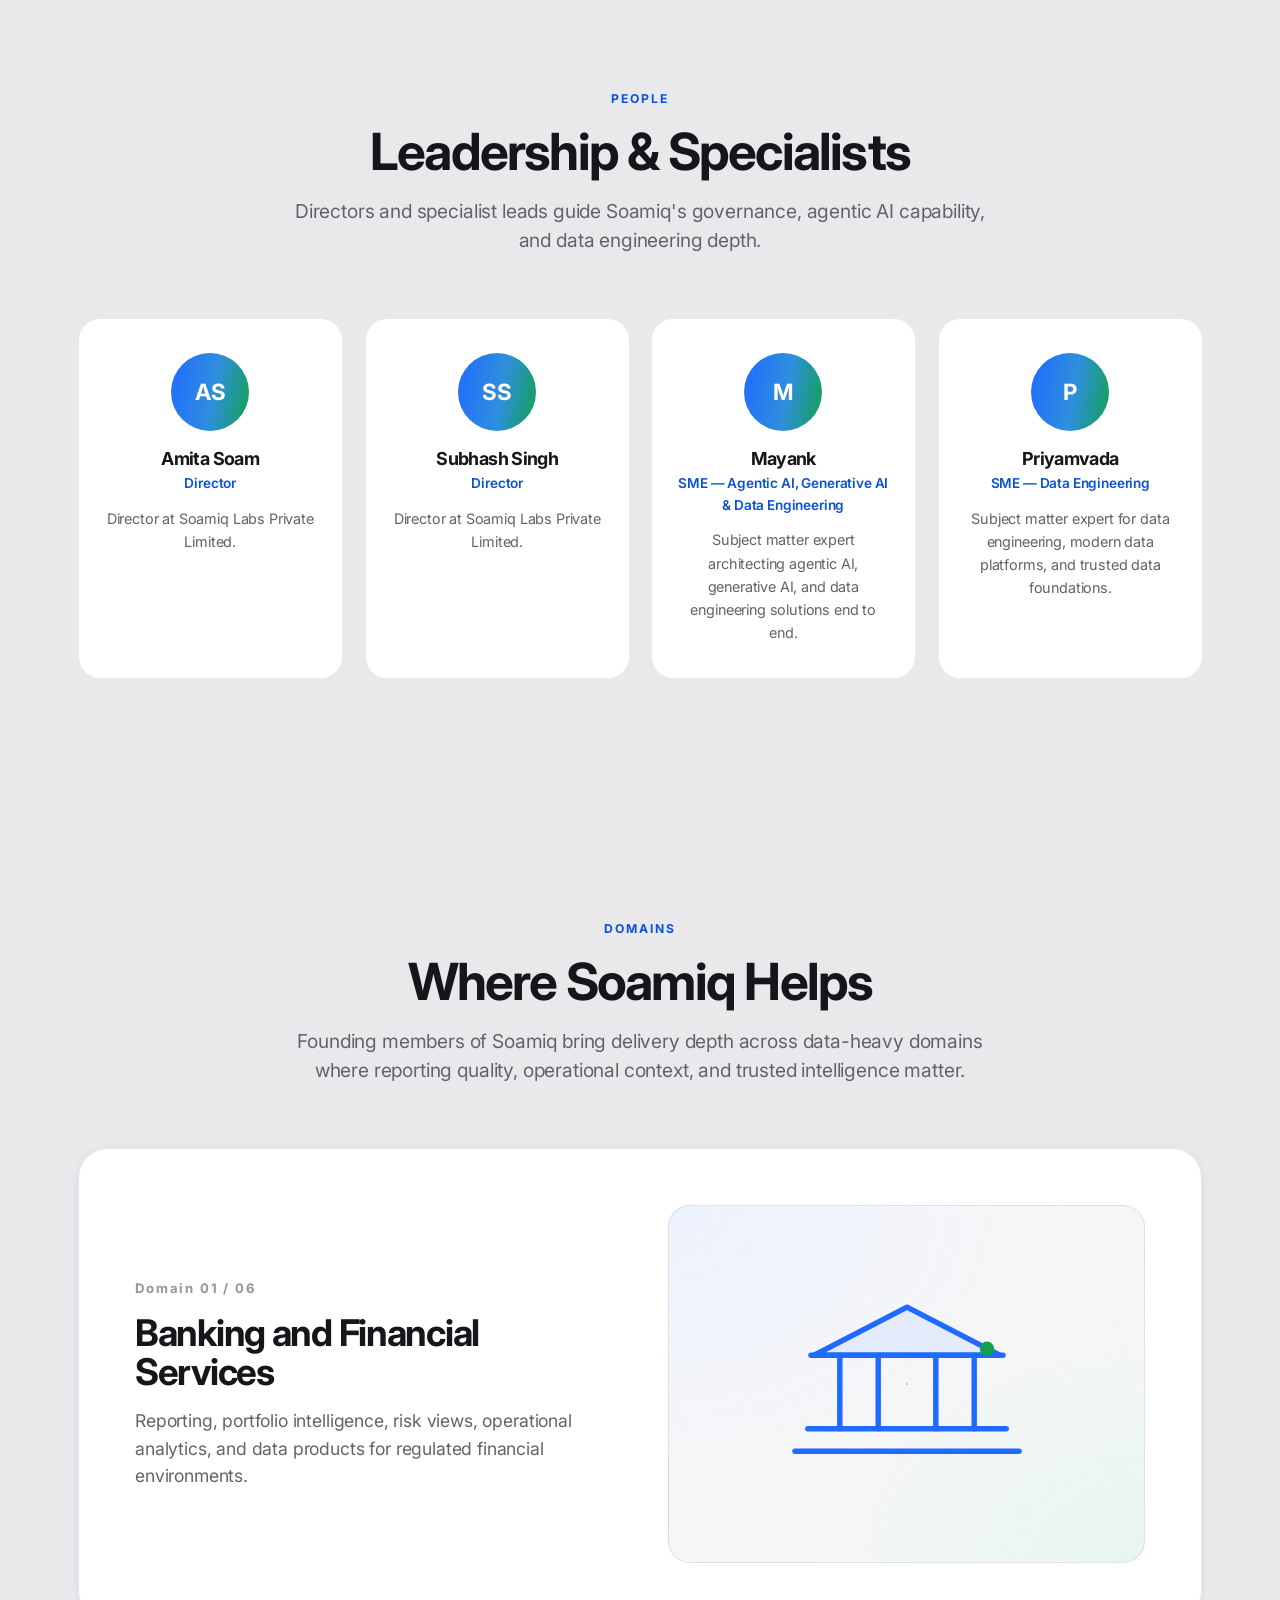
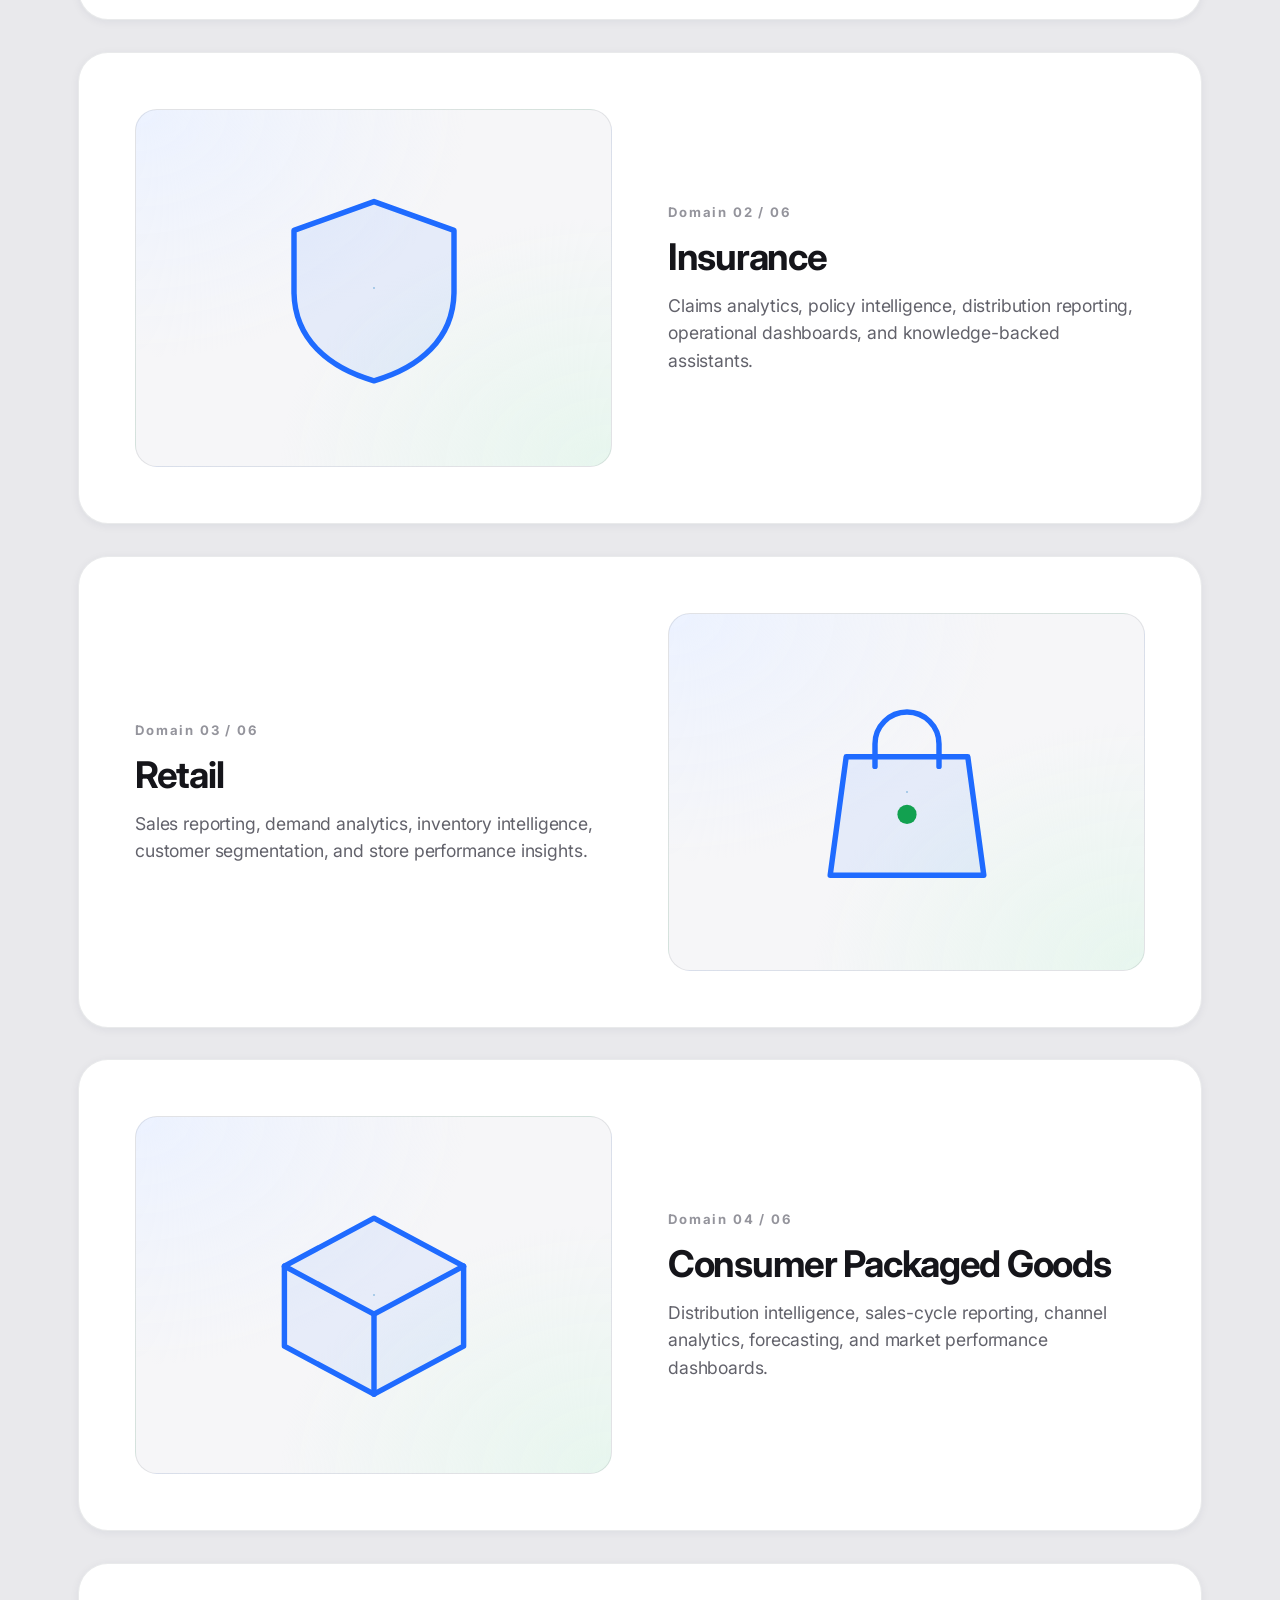
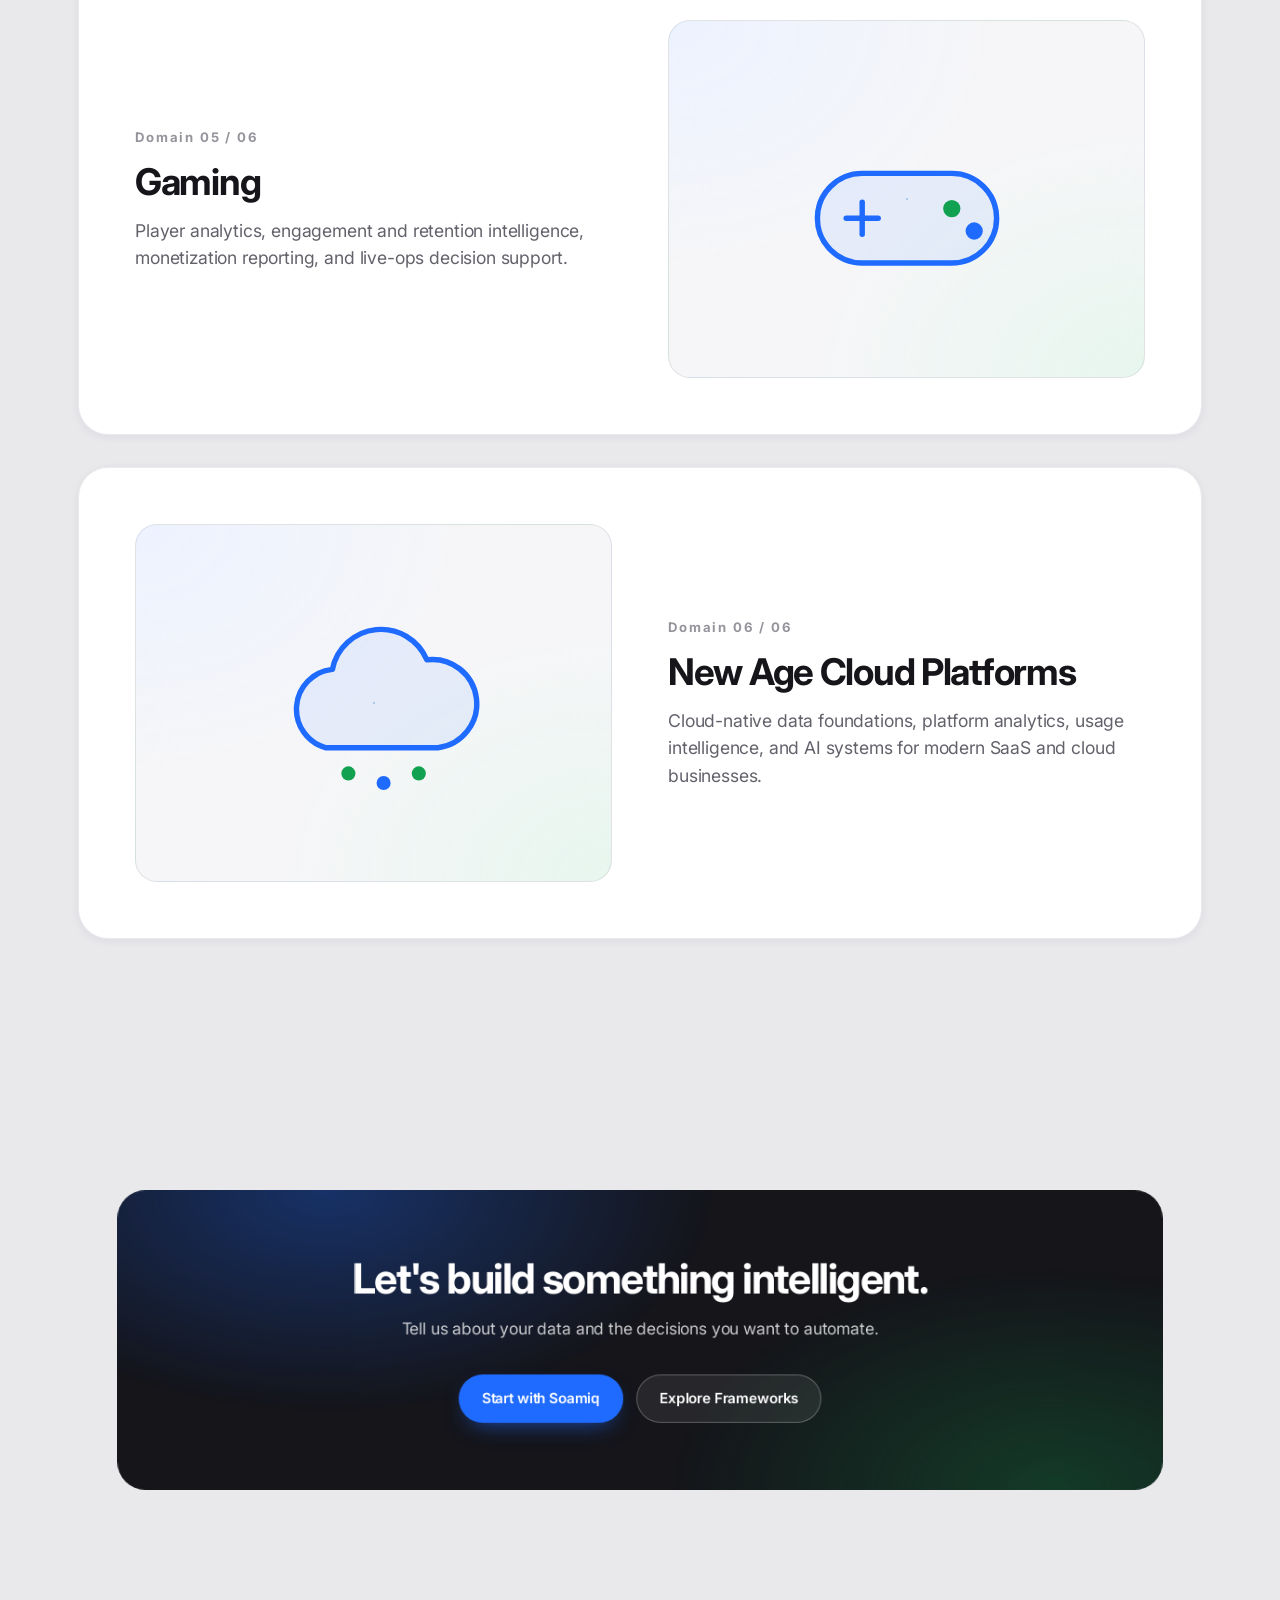
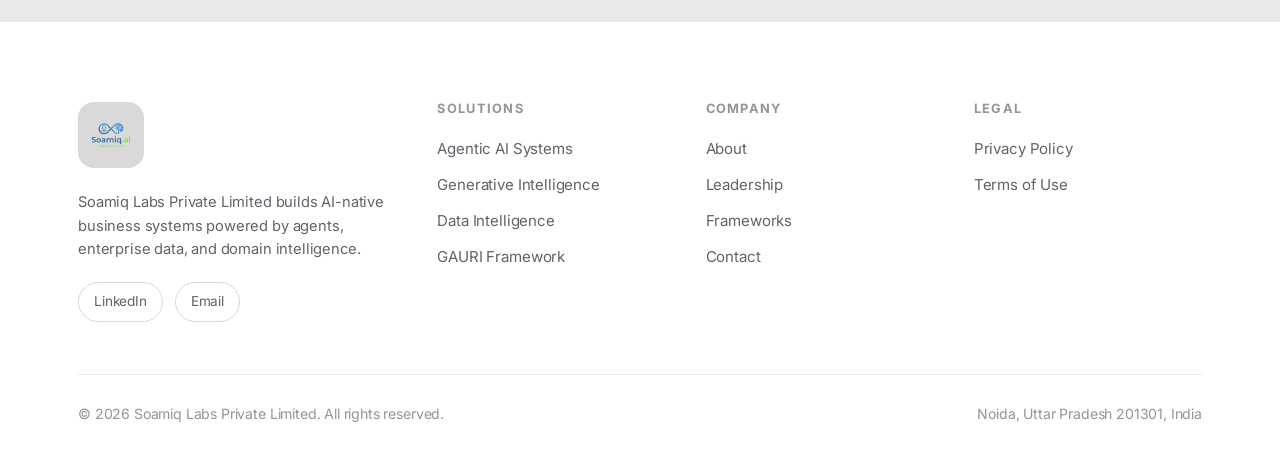
==== commit d40eac89: "style: enlarge square logo and reuse it as favicon, touch icon, OG image - New logo is 500x500 (squa" ====
--- a/about/index.html
+++ b/about/index.html
@@ -9,7 +9,8 @@
   <meta name="theme-color" content="#05060a" />
   <meta property="og:title" content="About Soamiq" />
   <meta property="og:description" content="Leadership, specialists, and domain depth at Soamiq." />
-  <link rel="icon" type="image/svg+xml" href="/assets/img/favicon.svg" />
+  <link rel="icon" type="image/png" href="/assets/img/soamiq_logo.png" />
+  <link rel="apple-touch-icon" href="/assets/img/soamiq_logo.png" />
   <link rel="preconnect" href="https://fonts.googleapis.com" />
   <link rel="preconnect" href="https://fonts.gstatic.com" crossorigin />
   <link href="https://fonts.googleapis.com/css2?family=Inter:wght@400;500;600;700;800&family=Space+Grotesk:wght@500;600;700&family=Jura:wght@500;600;700&display=swap" rel="stylesheet" />
--- a/assets/css/styles.css
+++ b/assets/css/styles.css
@@ -1,337 +1,382 @@
 /* ============================================================
-   SOAMIQ — AI-native design system
-   Dark, agentic, blue→cyan. Powers all pages.
+   SOAMIQ — light, Apple-inspired design system
+   Soft grey canvas, blue-led accents (with subtle green),
+   buttery scroll motion. No yellow.
    ============================================================ */
 
 :root {
-  --bg: #05060a;
-  --bg-2: #080a12;
-  --surface: #0d1018;
-  --surface-2: #11151f;
-  --surface-3: #161b27;
-  --border: rgba(120, 160, 255, 0.12);
-  --border-strong: rgba(120, 160, 255, 0.28);
-  --text: #eaf0fb;
-  --muted: #9aa6c4;
-  --faint: #6b7793;
-
-  --blue: #2f6bff;
-  --cyan: #25e0ff;
-  --grad: linear-gradient(100deg, #2f6bff 0%, #34a8ff 50%, #25e0ff 100%);
-  --grad-soft: linear-gradient(135deg, rgba(47,107,255,0.14), rgba(37,224,255,0.10));
-
-  --radius: 18px;
-  --radius-sm: 12px;
-  --radius-lg: 26px;
-  --shadow: 0 30px 80px -30px rgba(0, 0, 0, 0.8);
-  --glow: 0 0 40px -8px rgba(47, 107, 255, 0.55);
+  --bg: #e9e9ec;
+  --bg-2: #f1f1f4;
+  --surface: #ffffff;
+  --surface-2: #f6f6f8;
+  --ink: #15151a;
+  --text: #1d1d1f;
+  --muted: #62626b;
+  --faint: #94949c;
+
+  --border: rgba(20, 22, 34, 0.09);
+  --border-strong: rgba(20, 22, 34, 0.16);
+
+  --blue: #1f6bff;
+  --blue-ink: #0a52d8;
+  --blue-soft: #ecf2ff;
+  --green: #12a150;
+  --green-ink: #0c7d3e;
+  --green-soft: #e7f6ee;
+
+  --grad: linear-gradient(100deg, #1f6bff 0%, #2f8fdc 55%, #12a150 100%);
+
+  --radius: 22px;
+  --radius-sm: 14px;
+  --radius-lg: 30px;
+  --shadow-sm: 0 2px 10px rgba(20, 30, 60, 0.06);
+  --shadow: 0 30px 70px -34px rgba(20, 30, 60, 0.30);
+  --shadow-lift: 0 40px 90px -40px rgba(20, 30, 60, 0.40);
+
   --max: 1180px;
-  --ease: cubic-bezier(0.22, 1, 0.36, 1);
+  --ease: cubic-bezier(0.16, 1, 0.3, 1);
+  --ease-out: cubic-bezier(0.22, 1, 0.36, 1);
+  --nav-h: 64px;
 }
 
 * { box-sizing: border-box; }
-html { scroll-behavior: smooth; scroll-padding-top: 90px; }
+html { scroll-behavior: smooth; scroll-padding-top: calc(var(--nav-h) + 18px); -webkit-text-size-adjust: 100%; }
 body {
   margin: 0;
-  font-family: "Inter", system-ui, -apple-system, Segoe UI, Roboto, sans-serif;
+  font-family: "Inter", -apple-system, BlinkMacSystemFont, "Segoe UI", Roboto, sans-serif;
   background: var(--bg);
   color: var(--text);
-  line-height: 1.65;
+  line-height: 1.6;
   -webkit-font-smoothing: antialiased;
+  -moz-osx-font-smoothing: grayscale;
   overflow-x: hidden;
+  letter-spacing: -0.01em;
 }
 body::before {
-  content: ""; position: fixed; inset: 0; z-index: -2; pointer-events: none;
+  content: ""; position: fixed; inset: 0; z-index: -1; pointer-events: none;
   background:
-    radial-gradient(700px 500px at 12% -5%, rgba(47, 107, 255, 0.18), transparent 60%),
-    radial-gradient(700px 500px at 95% 8%, rgba(37, 224, 255, 0.12), transparent 60%),
-    var(--bg);
-}
-body::after {
-  content: ""; position: fixed; inset: 0; z-index: -1; pointer-events: none; opacity: 0.5;
-  background-image:
-    linear-gradient(rgba(120, 160, 255, 0.04) 1px, transparent 1px),
-    linear-gradient(90deg, rgba(120, 160, 255, 0.04) 1px, transparent 1px);
-  background-size: 60px 60px;
-  mask-image: radial-gradient(ellipse 100% 70% at 50% 0%, #000 30%, transparent 75%);
-}
-
-h1, h2, h3, h4 { font-family: "Space Grotesk", "Inter", sans-serif; margin: 0; line-height: 1.12; letter-spacing: -0.02em; }
+    radial-gradient(900px 600px at 8% -8%, rgba(31, 107, 255, 0.07), transparent 60%),
+    radial-gradient(900px 600px at 100% 0%, rgba(18, 161, 80, 0.06), transparent 55%);
+}
+
+h1, h2, h3, h4 { font-family: "Inter", sans-serif; margin: 0; line-height: 1.06; letter-spacing: -0.035em; font-weight: 700; color: var(--ink); }
 p { margin: 0; }
 a { color: inherit; text-decoration: none; }
 img, svg { display: block; max-width: 100%; }
 ul { margin: 0; }
 
-.container { width: 100%; max-width: var(--max); margin: 0 auto; padding: 0 24px; }
-.skip-link { position: absolute; left: -999px; top: 0; z-index: 300; background: var(--blue); color: #fff; padding: 10px 16px; }
+.container { width: 100%; max-width: var(--max); margin: 0 auto; padding: 0 28px; }
+.skip-link { position: absolute; left: -999px; top: 0; z-index: 400; background: var(--blue); color: #fff; padding: 10px 16px; border-radius: 0 0 8px 0; }
 .skip-link:focus { left: 0; }
+
+.progress { position: fixed; top: 0; left: 0; height: 3px; width: 0; z-index: 300; background: var(--grad); transition: width .1s linear; }
 
 /* ---------- Buttons ---------- */
 .btn {
-  --py: 14px; --px: 24px;
+  --py: 13px; --px: 24px;
   display: inline-flex; align-items: center; justify-content: center; gap: 9px;
-  padding: var(--py) var(--px); border-radius: 999px; font-weight: 600; font-size: 0.96rem;
-  border: 1px solid transparent; cursor: pointer; white-space: nowrap;
-  transition: transform .28s var(--ease), box-shadow .28s var(--ease), background .25s, border-color .25s, color .25s;
-}
-.btn--sm { --py: 10px; --px: 18px; font-size: 0.9rem; }
+  padding: var(--py) var(--px); border-radius: 980px; font-weight: 600; font-size: 0.96rem;
+  border: 1px solid transparent; cursor: pointer; white-space: nowrap; color: var(--text);
+  transition: transform .4s var(--ease), box-shadow .4s var(--ease), background .25s, border-color .25s, color .25s;
+}
+.btn--sm { --py: 9px; --px: 18px; font-size: 0.9rem; }
 .btn--block { width: 100%; }
-.btn--primary { background: var(--grad); color: #04101f; box-shadow: 0 14px 34px -12px rgba(47,107,255,0.8); }
-.btn--primary:hover { transform: translateY(-2px); box-shadow: 0 20px 46px -12px rgba(37,224,255,0.85); }
-.btn--ghost { background: rgba(255,255,255,0.03); color: var(--text); border-color: var(--border-strong); }
-.btn--ghost:hover { transform: translateY(-2px); border-color: var(--cyan); color: #fff; }
+.btn--primary { background: var(--blue); color: #fff; box-shadow: 0 10px 26px -12px rgba(31, 107, 255, 0.8); }
+.btn--primary:hover { transform: translateY(-2px); background: var(--blue-ink); box-shadow: 0 18px 38px -14px rgba(31, 107, 255, 0.85); }
+.btn--ghost { background: var(--surface); color: var(--text); border-color: var(--border-strong); }
+.btn--ghost:hover { transform: translateY(-2px); border-color: var(--ink); box-shadow: var(--shadow-sm); }
 
 /* ---------- Type helpers ---------- */
-.eyebrow { text-transform: uppercase; letter-spacing: .2em; font-size: .76rem; font-weight: 700; color: var(--cyan); margin: 0 0 16px; }
-.section { padding: 104px 0; position: relative; }
-.section--alt { background: linear-gradient(180deg, var(--bg-2), transparent 60%); }
-.section__head { max-width: 760px; margin: 0 auto 60px; text-align: center; }
-.section__title { font-size: clamp(1.8rem, 4vw, 2.7rem); font-weight: 700; }
-.lead { font-size: 1.1rem; color: #c3cce4; margin-top: 16px; }
+.eyebrow { text-transform: uppercase; letter-spacing: .16em; font-size: .76rem; font-weight: 700; color: var(--blue-ink); margin: 0 0 16px; }
+.section { padding: 120px 0; position: relative; }
+.section--alt { background: var(--bg-2); }
+.section--white { background: var(--surface); }
+.section__head { max-width: 780px; margin: 0 auto 64px; text-align: center; }
+.section__title { font-size: clamp(2rem, 4.6vw, 3.2rem); }
+.lead { font-size: 1.2rem; color: var(--muted); margin-top: 18px; line-height: 1.5; }
 .lead--center { max-width: 60ch; margin-inline: auto; }
 .muted { color: var(--muted); }
 .grad-text { background: var(--grad); -webkit-background-clip: text; background-clip: text; -webkit-text-fill-color: transparent; color: transparent; }
-.chip { display: inline-flex; align-items: center; gap: 8px; padding: 7px 14px; border-radius: 999px; font-size: .82rem; font-weight: 600; color: var(--cyan); background: var(--grad-soft); border: 1px solid var(--border-strong); }
-.chip .dot { width: 7px; height: 7px; border-radius: 50%; background: var(--cyan); box-shadow: 0 0 10px var(--cyan); animation: pulse 2s infinite; }
-@keyframes pulse { 0%,100% { opacity: 1; } 50% { opacity: .3; } }
-
-/* ---------- Brand / logo ---------- */
-.brand { display: inline-flex; align-items: center; gap: 12px; }
-.brand__wave { display: inline-flex; align-items: flex-end; gap: 3px; height: 26px; }
-.brand__wave span { width: 2.5px; border-radius: 2px; background: var(--grad); }
-.brand__word { font-family: "Jura", "Space Grotesk", sans-serif; font-weight: 600; font-size: 1.42rem; letter-spacing: .14em; }
-.brand__word .grad-text { font-weight: 700; }
-.brand__tld { color: var(--cyan); font-weight: 600; }
-
-/* ---------- Nav ---------- */
-.nav { position: fixed; inset: 0 0 auto 0; z-index: 100; transition: background .3s, border-color .3s, backdrop-filter .3s; border-bottom: 1px solid transparent; }
-.nav.is-scrolled { background: rgba(5,6,10,0.78); backdrop-filter: blur(14px); border-bottom-color: var(--border); }
-.nav__inner { display: flex; align-items: center; justify-content: space-between; height: 78px; gap: 20px; }
+.chip { display: inline-flex; align-items: center; gap: 9px; padding: 8px 16px; border-radius: 980px; font-size: .82rem; font-weight: 600; color: var(--blue-ink); background: var(--blue-soft); border: 1px solid rgba(31, 107, 255, 0.18); }
+.chip .dot { width: 7px; height: 7px; border-radius: 50%; background: var(--green); box-shadow: 0 0 0 4px var(--green-soft); animation: pulse 2.4s infinite; }
+@keyframes pulse { 0%,100% { opacity: 1; } 50% { opacity: .35; } }
+
+/* ---------- Brand / logo (image) ---------- */
+.brand { display: inline-flex; align-items: center; }
+.brand__img { height: 48px; width: auto; display: block; object-fit: contain; border-radius: 12px; }
+.footer .brand__img { height: 66px; border-radius: 16px; }
+.nav__inner .brand__img { transition: transform .35s var(--ease); }
+.nav__inner a:hover .brand__img { transform: scale(1.04); }
+
+/* ---------- Nav (sticky, translucent) ---------- */
+.nav { position: sticky; top: 0; z-index: 200; transition: background .4s var(--ease), box-shadow .4s, border-color .4s; border-bottom: 1px solid transparent; backdrop-filter: saturate(180%) blur(16px); -webkit-backdrop-filter: saturate(180%) blur(16px); background: rgba(244, 244, 247, 0.72); }
+.nav.is-scrolled { background: rgba(255, 255, 255, 0.82); border-bottom-color: var(--border); box-shadow: var(--shadow-sm); }
+.nav__inner { display: flex; align-items: center; justify-content: space-between; height: var(--nav-h); gap: 20px; }
 .nav__links { display: flex; align-items: center; gap: 30px; }
-.nav__links a { font-size: .95rem; color: #c3cce4; transition: color .2s; position: relative; }
-.nav__links a:hover, .nav__links a.is-active { color: #fff; }
+.nav__links a { font-size: .94rem; color: var(--muted); transition: color .2s; position: relative; }
+.nav__links a:hover, .nav__links a.is-active { color: var(--ink); }
 .nav__links a.is-active::after { content: ""; position: absolute; left: 0; right: 0; bottom: -7px; height: 2px; border-radius: 2px; background: var(--grad); }
 .nav__actions { display: flex; align-items: center; gap: 14px; }
 .nav__toggle { display: none; flex-direction: column; gap: 5px; background: none; border: 0; cursor: pointer; padding: 8px; }
-.nav__toggle span { width: 24px; height: 2px; background: var(--text); border-radius: 2px; transition: transform .3s, opacity .3s; }
+.nav__toggle span { width: 24px; height: 2px; background: var(--ink); border-radius: 2px; transition: transform .3s, opacity .3s; }
 .nav__toggle[aria-expanded="true"] span:nth-child(1) { transform: translateY(7px) rotate(45deg); }
 .nav__toggle[aria-expanded="true"] span:nth-child(2) { opacity: 0; }
 .nav__toggle[aria-expanded="true"] span:nth-child(3) { transform: translateY(-7px) rotate(-45deg); }
-.nav__mobile { display: none; flex-direction: column; padding: 10px 24px 22px; background: rgba(5,6,10,0.98); border-bottom: 1px solid var(--border); }
-.nav__mobile a { padding: 13px 6px; color: #c3cce4; border-bottom: 1px solid rgba(255,255,255,0.05); }
+.nav__mobile { display: none; flex-direction: column; padding: 10px 28px 22px; background: rgba(255,255,255,0.96); backdrop-filter: blur(16px); border-bottom: 1px solid var(--border); }
+.nav__mobile a { padding: 13px 6px; color: var(--muted); border-bottom: 1px solid var(--border); }
 .nav__mobile a:last-of-type { border-bottom: 0; }
 .nav__mobile .btn { margin-top: 14px; }
 .nav__mobile.is-open { display: flex; }
 
 /* ---------- Hero ---------- */
-.hero { position: relative; padding: 170px 0 90px; overflow: hidden; }
-.hero__orb { position: absolute; border-radius: 50%; filter: blur(70px); pointer-events: none; opacity: .55; }
-.hero__orb--1 { width: 520px; height: 520px; top: -160px; left: -120px; background: radial-gradient(circle, rgba(47,107,255,.5), transparent 65%); }
-.hero__orb--2 { width: 460px; height: 460px; top: 40px; right: -120px; background: radial-gradient(circle, rgba(37,224,255,.4), transparent 65%); }
-.hero__inner { position: relative; display: grid; grid-template-columns: 1.1fr 0.9fr; gap: 56px; align-items: center; }
-.hero__title { font-size: clamp(2.4rem, 5.4vw, 4rem); font-weight: 700; }
-.hero__type { min-height: 1.3em; display: block; margin-top: 6px; }
-.hero__caret { display: inline-block; width: 3px; height: 1em; background: var(--cyan); margin-left: 4px; vertical-align: -0.15em; animation: blink 1s steps(1) infinite; }
+.hero { position: relative; padding: 100px 0 90px; overflow: hidden; }
+.hero__orb { position: absolute; border-radius: 50%; filter: blur(60px); pointer-events: none; opacity: .5; }
+.hero__orb--1 { width: 480px; height: 480px; top: -140px; left: -120px; background: radial-gradient(circle, rgba(31,107,255,.40), transparent 65%); }
+.hero__orb--2 { width: 420px; height: 420px; top: 60px; right: -120px; background: radial-gradient(circle, rgba(18,161,80,.34), transparent 65%); }
+/* align-items:start keeps the right-hand panel anchored so it never
+   moves while the typewriter line on the left changes length */
+.hero__inner { position: relative; display: grid; grid-template-columns: 1.08fr 0.92fr; gap: 56px; align-items: start; }
+.hero__title { font-size: clamp(2.6rem, 6vw, 4.6rem); font-weight: 700; letter-spacing: -0.04em; }
+.hero__type { display: block; margin-top: 10px; min-height: 1.15em; color: var(--blue); font-weight: 800; }
+.hero__caret { display: inline-block; width: 3px; height: 0.9em; background: var(--blue); margin-left: 5px; vertical-align: -0.1em; animation: blink 1s steps(1) infinite; }
 @keyframes blink { 50% { opacity: 0; } }
-.hero__desc { color: #c3cce4; font-size: 1.12rem; max-width: 56ch; margin-top: 22px; }
-.hero__cta { display: flex; gap: 14px; margin-top: 32px; flex-wrap: wrap; }
-.hero__proof { display: flex; gap: 38px; margin-top: 46px; flex-wrap: wrap; }
-.hero__proof dt { font-family: "Space Grotesk"; font-size: 1.9rem; font-weight: 700; }
+.hero__desc { color: var(--muted); font-size: 1.2rem; max-width: 54ch; margin-top: 24px; line-height: 1.55; }
+.hero__cta { display: flex; gap: 14px; margin-top: 34px; flex-wrap: wrap; }
+.hero__proof { display: flex; gap: 40px; margin-top: 52px; flex-wrap: wrap; }
+.hero__proof dt { font-size: 2rem; font-weight: 700; letter-spacing: -0.03em; }
 .hero__proof dd { margin: 2px 0 0; color: var(--muted); font-size: .85rem; max-width: 18ch; }
 
-/* hero panel */
-.panel { position: relative; background: linear-gradient(180deg, var(--surface-2), var(--surface)); border: 1px solid var(--border-strong); border-radius: var(--radius-lg); padding: 26px; box-shadow: var(--shadow); }
+/* hero panel (static) */
+.panel { position: relative; background: var(--surface); border: 1px solid var(--border); border-radius: var(--radius-lg); padding: 28px; box-shadow: var(--shadow); }
 .panel__top { display: flex; align-items: center; justify-content: space-between; margin-bottom: 22px; }
-.panel__eyebrow { font-size: .72rem; letter-spacing: .18em; text-transform: uppercase; color: var(--faint); }
-.panel__status { display: inline-flex; align-items: center; gap: 7px; font-size: .8rem; color: var(--cyan); }
-.panel__status .dot { width: 8px; height: 8px; border-radius: 50%; background: var(--cyan); box-shadow: 0 0 10px var(--cyan); animation: pulse 2s infinite; }
-.panel__title { font-size: 1.15rem; margin-bottom: 18px; }
+.panel__eyebrow { font-size: .72rem; letter-spacing: .16em; text-transform: uppercase; color: var(--faint); }
+.panel__status { display: inline-flex; align-items: center; gap: 7px; font-size: .8rem; color: var(--green-ink); font-weight: 600; }
+.panel__status .dot { width: 8px; height: 8px; border-radius: 50%; background: var(--green); box-shadow: 0 0 0 4px var(--green-soft); animation: pulse 2.4s infinite; }
+.panel__title { font-size: 1.2rem; margin-bottom: 18px; }
 .panel__layers { display: grid; gap: 12px; }
-.layer { display: flex; align-items: center; gap: 14px; padding: 14px 16px; border-radius: var(--radius-sm); background: var(--surface-3); border: 1px solid var(--border); position: relative; overflow: hidden; }
+.layer { display: flex; align-items: center; gap: 14px; padding: 15px 16px; border-radius: var(--radius-sm); background: var(--surface-2); border: 1px solid var(--border); position: relative; overflow: hidden; }
 .layer::before { content: ""; position: absolute; left: 0; top: 0; bottom: 0; width: 3px; background: var(--grad); }
-.layer__idx { font-family: "Space Grotesk"; font-size: .8rem; color: var(--cyan); width: 22px; }
-.layer__name { font-weight: 600; font-size: .96rem; }
-.panel__note { margin-top: 16px; font-size: .85rem; color: var(--faint); display: flex; align-items: center; gap: 8px; }
-
-/* ---------- Marquee / capabilities strip ---------- */
-.strip { border-block: 1px solid var(--border); background: var(--bg-2); overflow: hidden; }
-.strip__track { display: flex; gap: 50px; padding: 20px 0; white-space: nowrap; animation: marquee 28s linear infinite; }
-.strip__track span { color: var(--muted); font-weight: 600; font-size: .98rem; letter-spacing: .03em; display: inline-flex; align-items: center; gap: 50px; }
-.strip__track span::after { content: "◆"; color: var(--blue); font-size: .6rem; }
+.layer__idx { font-size: .8rem; color: var(--blue-ink); font-weight: 700; width: 22px; }
+.layer__name { font-weight: 600; font-size: .96rem; color: var(--ink); }
+.panel__note { margin-top: 16px; font-size: .85rem; color: var(--faint); }
+
+/* ---------- Marquee strip ---------- */
+.strip { border-block: 1px solid var(--border); background: var(--surface); overflow: hidden; }
+.strip__track { display: flex; gap: 50px; padding: 22px 0; white-space: nowrap; width: max-content; animation: marquee 32s linear infinite; }
+.strip__track span { color: var(--muted); font-weight: 600; font-size: .98rem; display: inline-flex; align-items: center; gap: 50px; }
+.strip__track span::after { content: ""; width: 6px; height: 6px; border-radius: 50%; background: var(--green); }
 @keyframes marquee { to { transform: translateX(-50%); } }
 
-/* ---------- Generic grids / cards ---------- */
-.grid-2 { display: grid; grid-template-columns: 1fr 1fr; gap: 56px; align-items: center; }
+/* ---------- Cards ---------- */
 .cards { display: grid; grid-template-columns: repeat(3, 1fr); gap: 22px; }
 .cards--2 { grid-template-columns: repeat(2, 1fr); }
-
-.card { position: relative; padding: 30px 26px; border-radius: var(--radius); background: var(--surface); border: 1px solid var(--border); transition: transform .3s var(--ease), border-color .3s, background .3s; overflow: hidden; }
-.card:hover { transform: translateY(-6px); border-color: var(--border-strong); background: var(--surface-2); }
-.card__tag { display: inline-grid; place-items: center; min-width: 44px; height: 44px; padding: 0 10px; border-radius: 12px; font-family: "Space Grotesk"; font-weight: 700; font-size: .95rem; color: var(--cyan); background: var(--grad-soft); border: 1px solid var(--border-strong); margin-bottom: 18px; }
-.card h3 { font-size: 1.22rem; margin-bottom: 9px; }
-.card p { color: var(--muted); font-size: .97rem; }
-.card__list { list-style: none; padding: 0; margin: 16px 0 0; display: grid; gap: 8px; }
-.card__list li { position: relative; padding-left: 22px; font-size: .9rem; color: #c3cce4; }
-.card__list li::before { content: "→"; position: absolute; left: 0; color: var(--cyan); }
-
-/* premium flow */
-.flow { display: grid; gap: 18px; }
-.flow__item { display: grid; grid-template-columns: 220px 1fr; gap: 30px; align-items: start; padding: 28px; border-radius: var(--radius); background: var(--surface); border: 1px solid var(--border); transition: border-color .3s, transform .3s var(--ease); }
-.flow__item:hover { border-color: var(--border-strong); transform: translateX(4px); }
-.flow__label { font-family: "Space Grotesk"; font-weight: 700; font-size: 1.05rem; color: var(--cyan); }
-.flow__body h3 { font-size: 1.3rem; margin-bottom: 8px; }
-.flow__body p { color: var(--muted); }
-
-/* checklist */
-.checklist { list-style: none; padding: 0; margin: 22px 0 0; display: grid; gap: 12px; }
-.checklist li { position: relative; padding-left: 32px; color: #c3cce4; }
-.checklist li::before { content: "✓"; position: absolute; left: 0; top: 1px; width: 22px; height: 22px; border-radius: 7px; background: var(--grad-soft); color: var(--cyan); font-size: .82rem; display: grid; place-items: center; border: 1px solid var(--border-strong); }
-
-/* stats */
-.stats { display: grid; grid-template-columns: repeat(4, 1fr); gap: 18px; }
-.stat { text-align: center; padding: 28px 18px; border-radius: var(--radius); background: var(--surface); border: 1px solid var(--border); }
-.stat__value { font-family: "Space Grotesk"; font-size: 2.1rem; font-weight: 700; }
-.stat__label { color: var(--muted); font-size: .88rem; margin-top: 4px; }
-
-/* timeline / process */
+.card { position: relative; padding: 32px 28px; border-radius: var(--radius); background: var(--surface); border: 1px solid var(--border); transition: transform .45s var(--ease), box-shadow .45s var(--ease), border-color .3s; overflow: hidden; }
+.card:hover { transform: translateY(-7px); box-shadow: var(--shadow-lift); border-color: var(--border-strong); }
+.card__tag { display: inline-grid; place-items: center; min-width: 46px; height: 46px; padding: 0 12px; border-radius: 13px; font-weight: 700; font-size: .95rem; color: var(--blue-ink); background: var(--blue-soft); border: 1px solid rgba(31,107,255,0.16); margin-bottom: 20px; }
+.card h3 { font-size: 1.3rem; margin-bottom: 10px; }
+.card p { color: var(--muted); font-size: .98rem; }
+.card__list { list-style: none; padding: 0; margin: 18px 0 0; display: grid; gap: 9px; }
+.card__list li { position: relative; padding-left: 24px; font-size: .92rem; color: var(--text); }
+.card__list li::before { content: ""; position: absolute; left: 2px; top: .55em; width: 7px; height: 7px; border-radius: 50%; background: var(--green); }
+
+/* ---------- Scrollytelling pillars ---------- */
+.scrolly { display: grid; grid-template-columns: 0.82fr 1.18fr; gap: 64px; align-items: start; }
+.scrolly__aside { position: sticky; top: calc(var(--nav-h) + 48px); }
+.scrolly__items { display: grid; gap: 26px; }
+.flow__item { display: grid; grid-template-columns: auto 1fr; gap: 26px; align-items: start; padding: 34px; border-radius: var(--radius); background: var(--surface); border: 1px solid var(--border); transition: transform .45s var(--ease), box-shadow .45s var(--ease); }
+.flow__item:hover { transform: translateY(-4px); box-shadow: var(--shadow-lift); }
+.flow__num { font-size: 1.1rem; font-weight: 700; color: #fff; width: 40px; height: 40px; border-radius: 12px; display: grid; place-items: center; background: var(--grad); }
+.flow__label { font-size: .8rem; font-weight: 700; letter-spacing: .1em; text-transform: uppercase; color: var(--blue-ink); margin-bottom: 8px; }
+.flow__body h3 { font-size: 1.45rem; margin-bottom: 10px; letter-spacing: -0.03em; }
+.flow__body p { color: var(--muted); font-size: 1.02rem; }
+
+/* ---------- Storytelling (domains / frameworks) ---------- */
+.stories { display: grid; gap: 32px; }
+.story { display: grid; grid-template-columns: 1fr 1fr; gap: 56px; align-items: center; padding: 56px; border-radius: var(--radius-lg); background: var(--surface); border: 1px solid var(--border); box-shadow: var(--shadow-sm); overflow: hidden; }
+.story:nth-child(even) .story__visual { order: -1; }
+.story__index { font-size: .82rem; font-weight: 700; letter-spacing: .14em; color: var(--faint); margin-bottom: 14px; }
+.story h3 { font-size: clamp(1.6rem, 3vw, 2.3rem); letter-spacing: -0.035em; }
+.story p { color: var(--muted); font-size: 1.1rem; margin-top: 16px; line-height: 1.55; }
+.story__tags { display: flex; flex-wrap: wrap; gap: 8px; margin-top: 22px; }
+.story__tags span { font-size: .8rem; font-weight: 600; color: var(--blue-ink); background: var(--blue-soft); border: 1px solid rgba(31,107,255,0.18); padding: 6px 12px; border-radius: 980px; }
+.story__visual { position: relative; aspect-ratio: 4 / 3; border-radius: var(--radius); overflow: hidden; display: grid; place-items: center;
+  background: radial-gradient(120% 120% at 0% 0%, var(--blue-soft), transparent 58%),
+    radial-gradient(120% 120% at 100% 100%, var(--green-soft), transparent 58%), var(--surface-2);
+  border: 1px solid var(--border); }
+.story__illu { position: relative; width: 70%; max-width: 320px; z-index: 1; }
+.story__illu svg { width: 100%; height: auto; display: block; overflow: visible; }
+.story__rings { position: absolute; inset: 0; pointer-events: none; }
+.story__rings span { position: absolute; top: 50%; left: 50%; border-radius: 50%; border: 1px solid rgba(31,107,255,0.14); transform: translate(-50%, -50%); animation: ripple 5.5s ease-out infinite; }
+.story__rings span:nth-child(2) { animation-delay: 1.8s; border-color: rgba(18,161,80,0.14); }
+.story__rings span:nth-child(3) { animation-delay: 3.6s; }
+@keyframes ripple { 0% { width: 70px; height: 70px; opacity: .7; } 100% { width: 440px; height: 440px; opacity: 0; } }
+
+/* illustration motion */
+.illu-float { animation: illoFloat 4.6s ease-in-out infinite; transform-box: fill-box; transform-origin: center; }
+.illu-swing { animation: illoSwing 4s ease-in-out infinite; transform-box: fill-box; transform-origin: top center; }
+.illu-pulse { animation: illoPulse 2.2s ease-in-out infinite; }
+.illu-draw { stroke-dasharray: 240; stroke-dashoffset: 240; animation: illoDraw 4.4s var(--ease) infinite; }
+.illu-drop { transform-box: fill-box; animation: illoDrop 2.6s ease-in infinite; }
+@keyframes illoFloat { 0%,100% { transform: translateY(0); } 50% { transform: translateY(-7px); } }
+@keyframes illoSwing { 0%,100% { transform: rotate(-3deg); } 50% { transform: rotate(3deg); } }
+@keyframes illoPulse { 0%,100% { opacity: .35; } 50% { opacity: 1; } }
+@keyframes illoDraw { 0% { stroke-dashoffset: 240; } 45% { stroke-dashoffset: 0; } 100% { stroke-dashoffset: 0; } }
+@keyframes illoDrop { 0% { transform: translateY(0); opacity: 0; } 20% { opacity: 1; } 100% { transform: translateY(30px); opacity: 0; } }
+
+/* ---------- Process timeline ---------- */
 .timeline { display: grid; grid-template-columns: repeat(4, 1fr); gap: 22px; list-style: none; padding: 0; margin: 0; }
-.timeline li { position: relative; padding: 26px 22px; border-radius: var(--radius); background: var(--surface); border: 1px solid var(--border); }
-.timeline__num { font-family: "Space Grotesk"; font-weight: 700; font-size: 1.5rem; color: transparent; background: var(--grad); -webkit-background-clip: text; background-clip: text; }
-.timeline h3 { font-size: 1.12rem; margin: 10px 0 8px; }
+.timeline li { position: relative; padding: 30px 24px; border-radius: var(--radius); background: var(--surface); border: 1px solid var(--border); transition: transform .45s var(--ease), box-shadow .45s; }
+.timeline li:hover { transform: translateY(-5px); box-shadow: var(--shadow-lift); }
+.timeline__num { font-size: 1.6rem; font-weight: 700; letter-spacing: -0.03em; }
+.timeline h3 { font-size: 1.12rem; margin: 12px 0 8px; }
 .timeline p { color: var(--muted); font-size: .92rem; }
 
-/* products / case studies */
+/* ---------- Plays / case studies ---------- */
 .plays { display: grid; grid-template-columns: repeat(3, 1fr); gap: 22px; }
-.play { display: flex; flex-direction: column; gap: 12px; padding: 28px; border-radius: var(--radius); background: linear-gradient(180deg, var(--surface), var(--bg-2)); border: 1px solid var(--border); transition: transform .3s var(--ease), border-color .3s; }
-.play:hover { transform: translateY(-6px); border-color: var(--border-strong); }
+.play { display: flex; flex-direction: column; gap: 14px; padding: 32px; border-radius: var(--radius); background: var(--surface); border: 1px solid var(--border); transition: transform .45s var(--ease), box-shadow .45s var(--ease); }
+.play:hover { transform: translateY(-7px); box-shadow: var(--shadow-lift); }
 .play__meta { display: flex; align-items: center; justify-content: space-between; gap: 12px; }
-.play__client { font-size: .78rem; letter-spacing: .12em; text-transform: uppercase; color: var(--faint); }
-.play__result { font-size: .74rem; padding: 4px 11px; border-radius: 999px; color: var(--cyan); background: var(--grad-soft); border: 1px solid var(--border-strong); }
-.play h3 { font-size: 1.22rem; }
+.play__client { font-size: .76rem; letter-spacing: .1em; text-transform: uppercase; color: var(--faint); }
+.play__result { font-size: .74rem; padding: 5px 12px; border-radius: 980px; color: var(--green-ink); background: var(--green-soft); border: 1px solid rgba(18,161,80,0.18); font-weight: 600; }
+.play h3 { font-size: 1.28rem; }
 .play p { color: var(--muted); flex: 1; }
-.link-arrow { color: var(--cyan); font-weight: 600; font-size: .92rem; display: inline-flex; gap: 7px; align-items: center; }
-.link-arrow span { transition: transform .25s var(--ease); }
-.link-arrow:hover span { transform: translateX(5px); }
-
-/* team */
+.link-arrow { color: var(--blue-ink); font-weight: 600; font-size: .92rem; display: inline-flex; gap: 7px; align-items: center; }
+.link-arrow span { transition: transform .3s var(--ease); }
+.link-arrow:hover span { transform: translateX(6px); }
+
+/* ---------- Team ---------- */
 .team { display: grid; grid-template-columns: repeat(4, 1fr); gap: 22px; }
-.member { text-align: center; padding: 32px 22px; border-radius: var(--radius); background: var(--surface); border: 1px solid var(--border); transition: transform .3s var(--ease), border-color .3s; }
-.member:hover { transform: translateY(-6px); border-color: var(--border-strong); }
-.member__avatar { width: 76px; height: 76px; border-radius: 50%; margin: 0 auto 16px; display: grid; place-items: center; font-family: "Space Grotesk"; font-weight: 700; font-size: 1.4rem; color: #04101f; background: var(--grad); box-shadow: var(--glow); }
+.member { text-align: center; padding: 34px 24px; border-radius: var(--radius); background: var(--surface); border: 1px solid var(--border); transition: transform .45s var(--ease), box-shadow .45s; }
+.member:hover { transform: translateY(-7px); box-shadow: var(--shadow-lift); }
+.member__avatar { width: 78px; height: 78px; border-radius: 50%; margin: 0 auto 18px; display: grid; place-items: center; font-weight: 700; font-size: 1.4rem; color: #fff; background: var(--grad); }
 .member h3 { font-size: 1.12rem; }
-.member__role { color: var(--cyan); font-size: .85rem; font-weight: 600; margin-top: 4px; }
-.member__bio { color: var(--muted); font-size: .9rem; margin-top: 10px; }
-
-/* industries */
-.industries { display: grid; grid-template-columns: repeat(3, 1fr); gap: 20px; }
-.industry { padding: 26px; border-radius: var(--radius); background: var(--surface); border: 1px solid var(--border); transition: border-color .3s, transform .3s var(--ease); }
-.industry:hover { border-color: var(--border-strong); transform: translateY(-4px); }
-.industry h3 { font-size: 1.1rem; margin-bottom: 8px; }
-.industry p { color: var(--muted); font-size: .92rem; }
-
-/* FAQ */
-.faq { max-width: 820px; margin: 0 auto; display: grid; gap: 14px; }
-.faq__item { border: 1px solid var(--border); border-radius: var(--radius-sm); background: var(--surface); overflow: hidden; }
-.faq__q { width: 100%; text-align: left; background: none; border: 0; color: var(--text); padding: 20px 22px; font-size: 1.04rem; font-weight: 600; font-family: "Space Grotesk"; cursor: pointer; display: flex; justify-content: space-between; gap: 16px; align-items: center; }
-.faq__q .ic { color: var(--cyan); transition: transform .3s var(--ease); font-size: 1.4rem; line-height: 1; }
+.member__role { color: var(--blue-ink); font-size: .85rem; font-weight: 600; margin-top: 5px; }
+.member__bio { color: var(--muted); font-size: .9rem; margin-top: 12px; }
+
+/* ---------- FAQ ---------- */
+.faq { max-width: 840px; margin: 0 auto; display: grid; gap: 14px; }
+.faq__item { border: 1px solid var(--border); border-radius: var(--radius-sm); background: var(--surface); overflow: hidden; transition: box-shadow .3s; }
+.faq__item.is-open { box-shadow: var(--shadow-sm); }
+.faq__q { width: 100%; text-align: left; background: none; border: 0; color: var(--ink); padding: 22px 24px; font-size: 1.08rem; font-weight: 600; cursor: pointer; display: flex; justify-content: space-between; gap: 16px; align-items: center; letter-spacing: -0.02em; }
+.faq__q .ic { color: var(--blue); transition: transform .35s var(--ease); font-size: 1.5rem; line-height: 1; }
 .faq__item.is-open .faq__q .ic { transform: rotate(45deg); }
-.faq__a { max-height: 0; overflow: hidden; transition: max-height .35s var(--ease); }
-.faq__a p { padding: 0 22px 20px; color: var(--muted); }
-
-/* gauri stages */
-.stages { display: grid; grid-template-columns: repeat(4, 1fr); gap: 18px; counter-reset: stage; }
-.stage { padding: 26px 22px; border-radius: var(--radius); background: var(--surface); border: 1px solid var(--border); position: relative; }
-.stage::before { counter-increment: stage; content: "0" counter(stage); font-family: "Space Grotesk"; font-weight: 700; font-size: 1.4rem; color: transparent; background: var(--grad); -webkit-background-clip: text; background-clip: text; }
-.stage h3 { margin: 8px 0 8px; font-size: 1.15rem; }
+.faq__a { max-height: 0; overflow: hidden; transition: max-height .4s var(--ease); }
+.faq__a p { padding: 0 24px 22px; color: var(--muted); }
+
+/* ---------- GAURI stages ---------- */
+.stages { display: grid; grid-template-columns: repeat(4, 1fr); gap: 20px; counter-reset: stage; }
+.stage { padding: 30px 24px; border-radius: var(--radius); background: var(--surface); border: 1px solid var(--border); position: relative; transition: transform .45s var(--ease), box-shadow .45s; }
+.stage:hover { transform: translateY(-5px); box-shadow: var(--shadow-lift); }
+.stage::before { counter-increment: stage; content: "0" counter(stage); font-size: 1.5rem; font-weight: 700; letter-spacing: -0.03em; color: transparent; background: var(--grad); -webkit-background-clip: text; background-clip: text; }
+.stage h3 { margin: 10px 0 8px; font-size: 1.18rem; }
 .stage p { color: var(--muted); font-size: .92rem; }
 .pills { display: flex; flex-wrap: wrap; gap: 12px; justify-content: center; }
-.pill { padding: 12px 20px; border-radius: 999px; background: var(--surface); border: 1px solid var(--border-strong); color: #c3cce4; font-weight: 500; }
-
-/* CTA band */
-.cta-band { position: relative; overflow: hidden; border-radius: var(--radius-lg); padding: 56px 48px; text-align: center; background: linear-gradient(120deg, rgba(47,107,255,0.18), rgba(37,224,255,0.12)); border: 1px solid var(--border-strong); }
-.cta-band h2 { font-size: clamp(1.7rem, 3.6vw, 2.4rem); }
-.cta-band p { color: #c3cce4; margin: 14px auto 26px; max-width: 56ch; }
+.pill { padding: 13px 22px; border-radius: 980px; background: var(--surface); border: 1px solid var(--border-strong); color: var(--text); font-weight: 500; transition: transform .35s var(--ease), box-shadow .35s; }
+.pill:hover { transform: translateY(-3px); box-shadow: var(--shadow-sm); }
+
+/* ---------- Stats ---------- */
+.stats { display: grid; grid-template-columns: repeat(4, 1fr); gap: 18px; }
+.stat { text-align: center; padding: 32px 18px; border-radius: var(--radius); background: var(--surface); border: 1px solid var(--border); }
+.stat__value { font-size: 2.3rem; font-weight: 700; letter-spacing: -0.03em; }
+.stat__label { color: var(--muted); font-size: .88rem; margin-top: 6px; }
+
+/* ---------- CTA band ---------- */
+.cta-band { position: relative; overflow: hidden; border-radius: var(--radius-lg); padding: 72px 48px; text-align: center; background: var(--ink); color: #fff; }
+.cta-band::before { content: ""; position: absolute; inset: 0; background: radial-gradient(700px 400px at 20% 0%, rgba(31,107,255,0.4), transparent 60%), radial-gradient(700px 400px at 90% 100%, rgba(18,161,80,0.32), transparent 60%); opacity: .85; }
+.cta-band > * { position: relative; }
+.cta-band h2 { font-size: clamp(1.9rem, 4vw, 2.8rem); color: #fff; }
+.cta-band p { color: rgba(255,255,255,0.78); margin: 16px auto 30px; max-width: 56ch; font-size: 1.1rem; }
 .cta-band .hero__cta { justify-content: center; }
-
-/* page hero (inner pages) */
-.page-hero { padding: 150px 0 60px; position: relative; text-align: center; }
-.page-hero h1 { font-size: clamp(2.1rem, 5vw, 3.2rem); font-weight: 700; }
-.page-hero p { color: #c3cce4; max-width: 62ch; margin: 18px auto 0; font-size: 1.1rem; }
-
-/* contact */
+.cta-band .btn--ghost { background: rgba(255,255,255,0.08); color: #fff; border-color: rgba(255,255,255,0.28); }
+.cta-band .btn--ghost:hover { border-color: #fff; background: rgba(255,255,255,0.16); }
+
+/* ---------- Page hero (inner) ---------- */
+.page-hero { padding: 90px 0 50px; position: relative; text-align: center; }
+.page-hero h1 { font-size: clamp(2.4rem, 5.6vw, 4rem); letter-spacing: -0.04em; }
+.page-hero p { color: var(--muted); max-width: 62ch; margin: 22px auto 0; font-size: 1.2rem; line-height: 1.5; }
+
+/* ---------- Contact ---------- */
 .contact-grid { display: grid; grid-template-columns: 0.9fr 1.1fr; gap: 40px; align-items: start; }
-.contact-info { padding: 36px; border-radius: var(--radius); background: var(--surface); border: 1px solid var(--border); }
-.contact-info h2 { font-size: 1.4rem; }
-.contact-info .row { display: flex; gap: 16px; align-items: flex-start; padding: 18px 0; border-bottom: 1px solid var(--border); }
+.contact-info { padding: 38px; border-radius: var(--radius); background: var(--surface); border: 1px solid var(--border); box-shadow: var(--shadow-sm); }
+.contact-info h2 { font-size: 1.45rem; }
+.contact-info .row { display: flex; gap: 16px; align-items: flex-start; padding: 20px 0; border-bottom: 1px solid var(--border); }
 .contact-info .row:last-child { border-bottom: 0; }
-.contact-info .row .tag { flex: 0 0 auto; width: 46px; height: 46px; border-radius: 12px; display: grid; place-items: center; font-size: .72rem; font-weight: 700; color: var(--cyan); background: var(--grad-soft); border: 1px solid var(--border-strong); }
-.contact-info .row .k { color: var(--faint); font-size: .78rem; text-transform: uppercase; letter-spacing: .1em; }
-.contact-info .row .v { color: var(--text); font-size: 1.02rem; }
-.form { padding: 36px; border-radius: var(--radius); background: var(--surface); border: 1px solid var(--border); display: grid; gap: 18px; }
+.contact-info .row .tag { flex: 0 0 auto; width: 48px; height: 48px; border-radius: 13px; display: grid; place-items: center; font-size: .72rem; font-weight: 700; color: var(--blue-ink); background: var(--blue-soft); border: 1px solid rgba(31,107,255,0.16); }
+.contact-info .row .k { color: var(--faint); font-size: .76rem; text-transform: uppercase; letter-spacing: .1em; }
+.contact-info .row .v { color: var(--ink); font-size: 1.04rem; }
+.form { padding: 38px; border-radius: var(--radius); background: var(--surface); border: 1px solid var(--border); box-shadow: var(--shadow-sm); display: grid; gap: 18px; }
 .form .row2 { display: grid; grid-template-columns: 1fr 1fr; gap: 18px; }
-.field { display: grid; gap: 7px; }
+.field { display: grid; gap: 8px; }
 .field label { font-size: .82rem; color: var(--muted); font-weight: 600; }
-.field input, .field textarea { width: 100%; padding: 14px 16px; border-radius: var(--radius-sm); background: var(--bg); border: 1px solid var(--border); color: var(--text); font: inherit; font-size: .96rem; transition: border-color .2s, box-shadow .2s; }
-.field input:focus, .field textarea:focus { outline: none; border-color: var(--blue); box-shadow: 0 0 0 3px rgba(47,107,255,0.22); }
-.field textarea { resize: vertical; min-height: 120px; }
+.field input, .field textarea { width: 100%; padding: 14px 16px; border-radius: var(--radius-sm); background: var(--surface-2); border: 1px solid var(--border-strong); color: var(--text); font: inherit; font-size: .96rem; transition: border-color .2s, box-shadow .2s, background .2s; }
+.field input:focus, .field textarea:focus { outline: none; border-color: var(--blue); background: #fff; box-shadow: 0 0 0 4px rgba(31,107,255,0.14); }
+.field textarea { resize: vertical; min-height: 130px; }
 .form__status { font-size: .92rem; min-height: 1.2em; margin: 0; }
-.form__status.is-ok { color: var(--cyan); }
-.form__status.is-err { color: #ff8b8b; }
-.form__success { text-align: center; padding: 40px 24px; }
-.form__success .ic { width: 64px; height: 64px; margin: 0 auto 18px; border-radius: 50%; display: grid; place-items: center; font-size: 1.8rem; color: #04101f; background: var(--grad); box-shadow: var(--glow); }
-
-/* legal / use case article */
+.form__status.is-ok { color: var(--green-ink); }
+.form__status.is-err { color: #c0392b; }
+.form__success { text-align: center; padding: 44px 24px; }
+.form__success .ic { width: 66px; height: 66px; margin: 0 auto 18px; border-radius: 50%; display: grid; place-items: center; font-size: 1.8rem; color: #fff; background: var(--green); }
+
+/* ---------- Article / legal / use case ---------- */
 .article { max-width: 820px; margin: 0 auto; }
-.article h2 { font-size: 1.35rem; margin: 36px 0 12px; }
-.article p { color: #c3cce4; margin-bottom: 14px; }
-.article .updated { color: var(--faint); font-size: .9rem; margin-bottom: 30px; }
-.article .checklist { margin-top: 8px; }
+.article h2 { font-size: 1.4rem; margin: 40px 0 12px; }
+.article p { color: var(--text); margin-bottom: 14px; font-size: 1.06rem; }
+.article .updated { color: var(--faint); font-size: .92rem; margin-bottom: 30px; }
+.checklist { list-style: none; padding: 0; margin: 22px 0 0; display: grid; gap: 12px; }
+.checklist li { position: relative; padding-left: 34px; color: var(--text); }
+.checklist li::before { content: "✓"; position: absolute; left: 0; top: 1px; width: 23px; height: 23px; border-radius: 8px; background: var(--green-soft); color: var(--green-ink); font-size: .8rem; display: grid; place-items: center; border: 1px solid rgba(18,161,80,0.2); }
 
 /* ---------- Footer ---------- */
-.footer { background: var(--bg-2); border-top: 1px solid var(--border); padding: 70px 0 32px; margin-top: 40px; }
+.footer { background: var(--surface); border-top: 1px solid var(--border); padding: 80px 0 34px; }
 .footer__top { display: grid; grid-template-columns: 1.4fr repeat(3, 1fr); gap: 40px; }
 .footer__about { max-width: 34ch; }
 .footer__about p { color: var(--muted); font-size: .92rem; margin-top: 16px; }
-.footer__social { display: flex; gap: 12px; margin-top: 18px; }
-.footer__social a { padding: 8px 14px; border-radius: 999px; border: 1px solid var(--border-strong); font-size: .85rem; color: #c3cce4; transition: border-color .2s, color .2s; }
-.footer__social a:hover { border-color: var(--cyan); color: #fff; }
-.footer__col h4 { font-size: .82rem; text-transform: uppercase; letter-spacing: .12em; color: var(--faint); margin-bottom: 16px; }
+.footer__social { display: flex; gap: 12px; margin-top: 20px; }
+.footer__social a { padding: 8px 15px; border-radius: 980px; border: 1px solid var(--border-strong); font-size: .85rem; color: var(--muted); transition: border-color .2s, color .2s, transform .3s var(--ease); }
+.footer__social a:hover { border-color: var(--ink); color: var(--ink); transform: translateY(-2px); }
+.footer__col h4 { font-size: .8rem; text-transform: uppercase; letter-spacing: .1em; color: var(--faint); margin-bottom: 16px; }
 .footer__col a { display: block; color: var(--muted); font-size: .94rem; padding: 6px 0; transition: color .2s; }
-.footer__col a:hover { color: #fff; }
-.footer__bottom { display: flex; justify-content: space-between; gap: 16px; flex-wrap: wrap; margin-top: 48px; padding-top: 26px; border-top: 1px solid var(--border); color: var(--faint); font-size: .88rem; }
-
-/* reveal */
-.reveal { opacity: 0; transform: translateY(26px); transition: opacity .7s var(--ease), transform .7s var(--ease); }
-.reveal.is-visible { opacity: 1; transform: none; }
-
-noscript .ns { display: block; max-width: 700px; margin: 140px auto; text-align: center; color: var(--muted); }
+.footer__col a:hover { color: var(--ink); }
+.footer__bottom { display: flex; justify-content: space-between; gap: 16px; flex-wrap: wrap; margin-top: 52px; padding-top: 28px; border-top: 1px solid var(--border); color: var(--faint); font-size: .88rem; }
+
+/* ---------- Reveal / scroll animations ---------- */
+.reveal { opacity: 0; transform: translateY(44px); transition: opacity .9s var(--ease), transform .9s var(--ease), filter .9s var(--ease); will-change: opacity, transform; }
+.reveal.is-visible { opacity: 1; transform: none; filter: none; }
+.reveal[data-anim="scale"] { transform: scale(0.93); }
+.reveal[data-anim="blur"] { transform: translateY(30px); filter: blur(14px); }
+.reveal[data-anim="left"] { transform: translateX(-50px); }
+.reveal[data-anim="right"] { transform: translateX(50px); }
+.reveal[data-anim="fade"] { transform: none; }
 
 /* ---------- Responsive ---------- */
 @media (max-width: 980px) {
-  .hero__inner { grid-template-columns: 1fr; gap: 44px; }
-  .cards, .industries, .stages { grid-template-columns: repeat(2, 1fr); }
+  .hero__inner { grid-template-columns: 1fr; gap: 48px; }
+  .cards, .stages { grid-template-columns: repeat(2, 1fr); }
   .timeline, .stats { grid-template-columns: repeat(2, 1fr); }
   .plays { grid-template-columns: 1fr; }
   .team { grid-template-columns: repeat(2, 1fr); }
-  .grid-2 { grid-template-columns: 1fr; gap: 40px; }
   .contact-grid { grid-template-columns: 1fr; }
   .footer__top { grid-template-columns: 1fr 1fr; }
-  .flow__item { grid-template-columns: 1fr; gap: 12px; }
+  .scrolly { grid-template-columns: 1fr; gap: 32px; }
+  .scrolly__aside { position: static; }
+  .story { grid-template-columns: 1fr; gap: 32px; padding: 36px; }
+  .story:nth-child(even) .story__visual { order: 0; }
 }
 @media (max-width: 640px) {
   .nav__links, .nav__actions .btn { display: none; }
   .nav__toggle { display: flex; }
-  .section { padding: 76px 0; }
-  .hero { padding: 140px 0 70px; }
-  .cards, .industries, .stages, .timeline, .stats, .team, .cards--2 { grid-template-columns: 1fr; }
+  .section { padding: 80px 0; }
+  .hero { padding: 60px 0 60px; }
+  .cards, .cards--2, .stages, .timeline, .stats, .team { grid-template-columns: 1fr; }
   .form .row2 { grid-template-columns: 1fr; }
   .footer__top { grid-template-columns: 1fr; }
-  .cta-band { padding: 40px 24px; }
-  .hero__proof { gap: 26px; }
+  .cta-band { padding: 48px 26px; }
+  .flow__item { grid-template-columns: 1fr; }
+  .hero__proof { gap: 28px; }
 }
 @media (prefers-reduced-motion: reduce) {
   * { scroll-behavior: auto !important; }
-  .reveal { opacity: 1; transform: none; transition: none; }
-  .strip__track { animation: none; }
-  .hero__caret { animation: none; }
-}
+  .reveal { opacity: 1 !important; transform: none !important; filter: none !important; transition: none !important; }
+  .strip__track, .story__rings span, .hero__caret, .illu-float, .illu-swing, .illu-pulse, .illu-draw, .illu-drop { animation: none !important; }
+  .illu-draw { stroke-dashoffset: 0 !important; }
+}
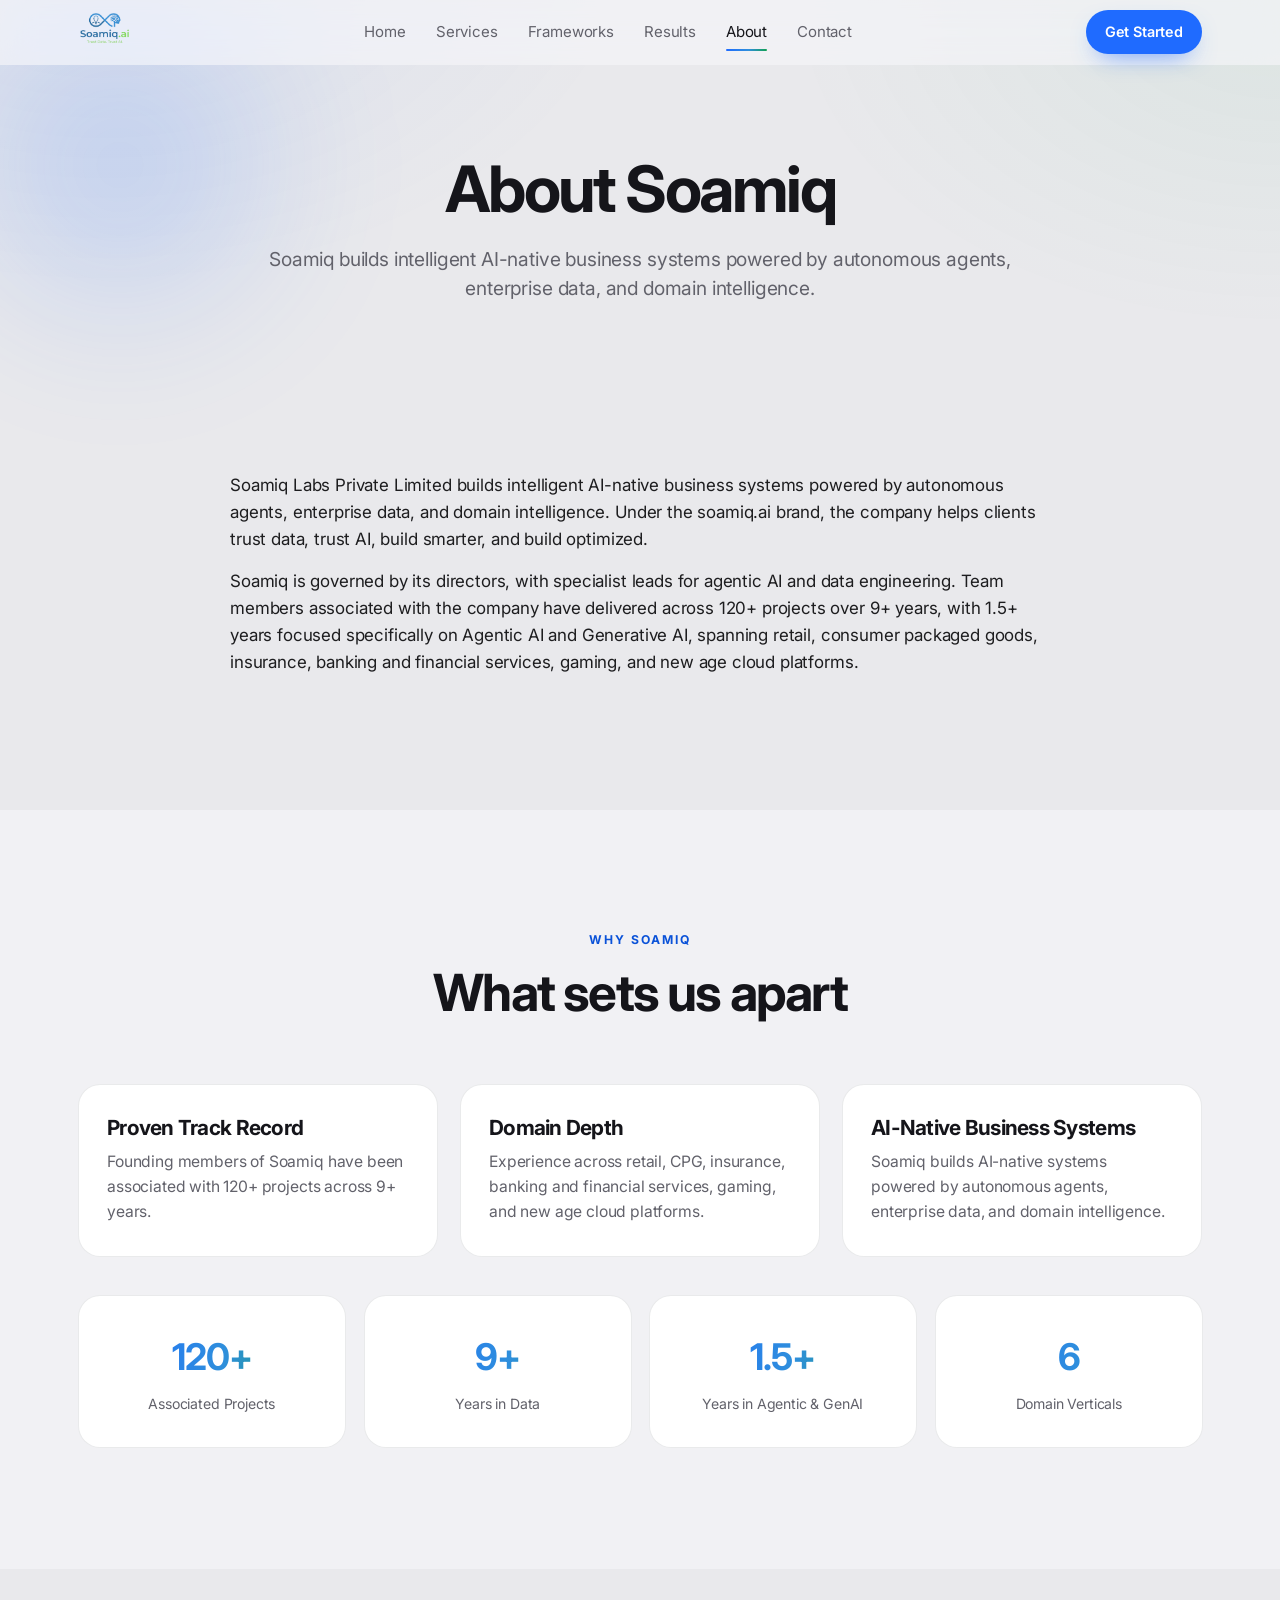
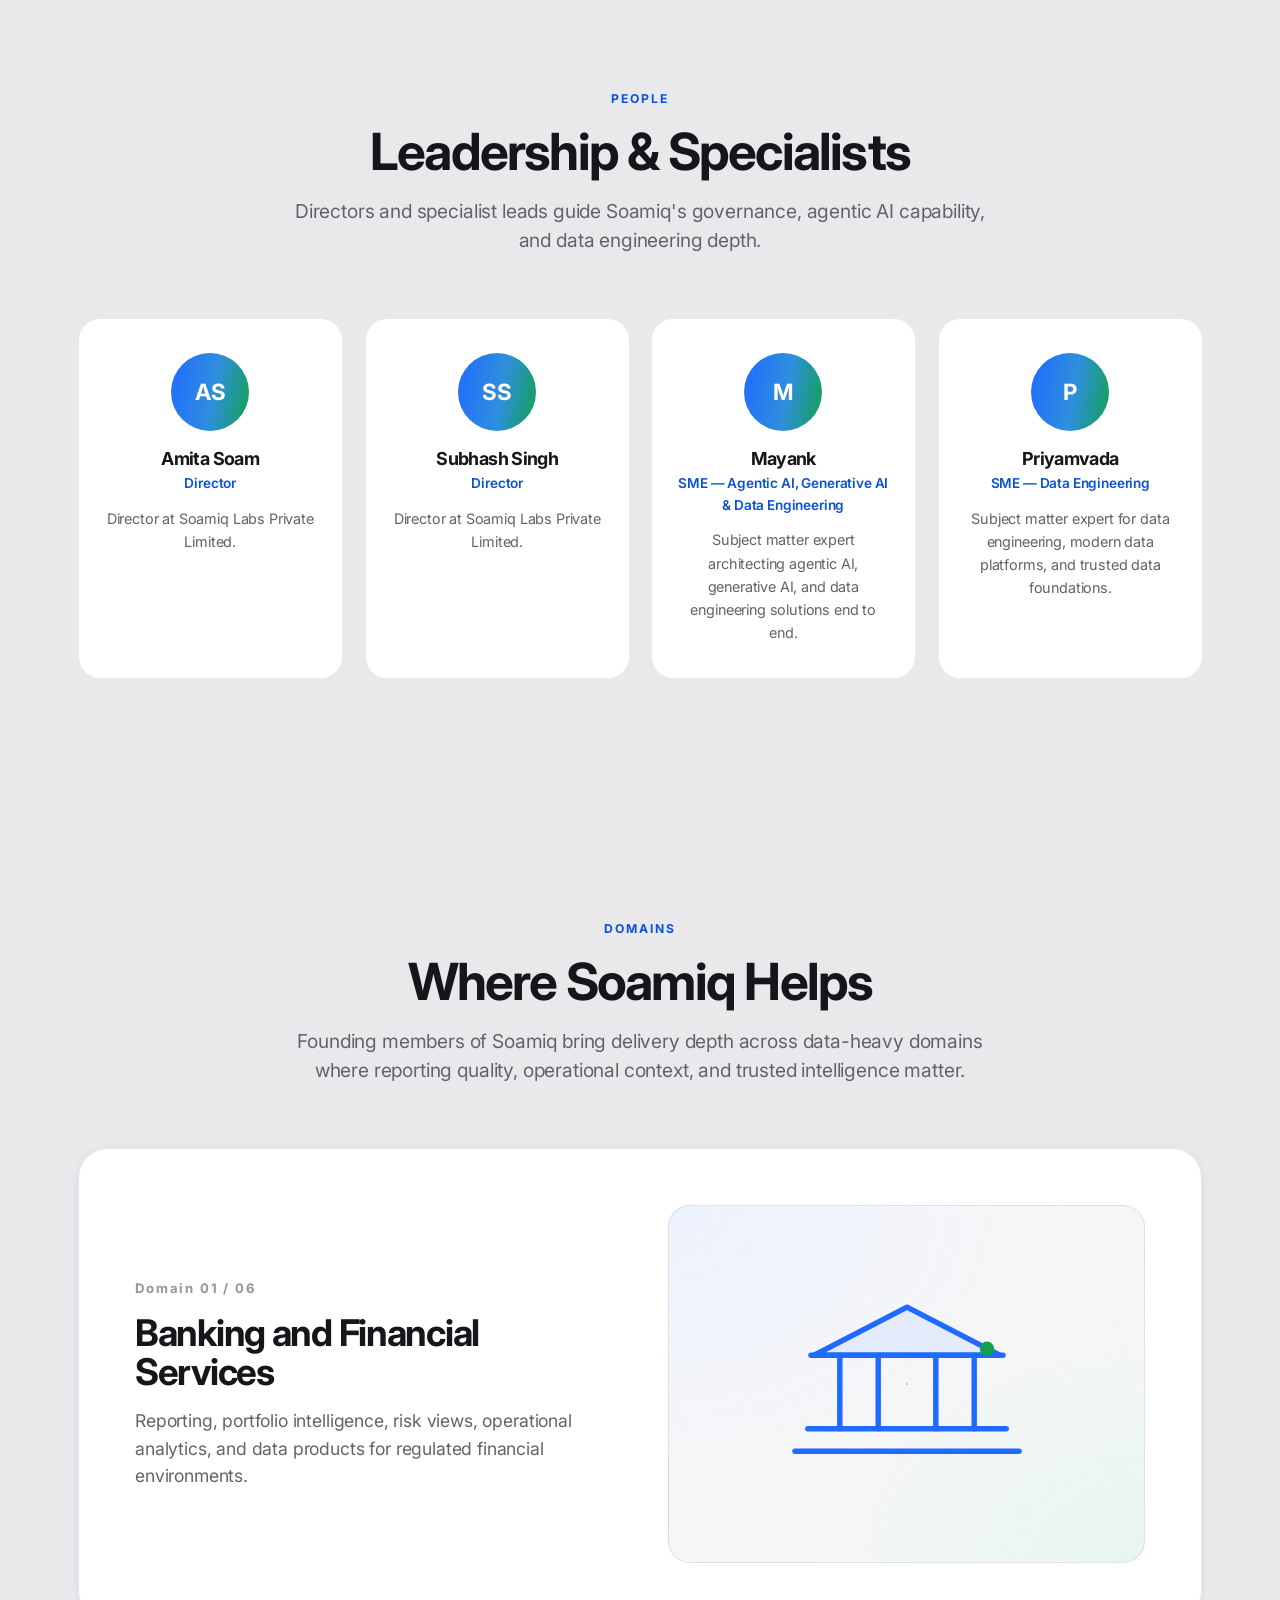
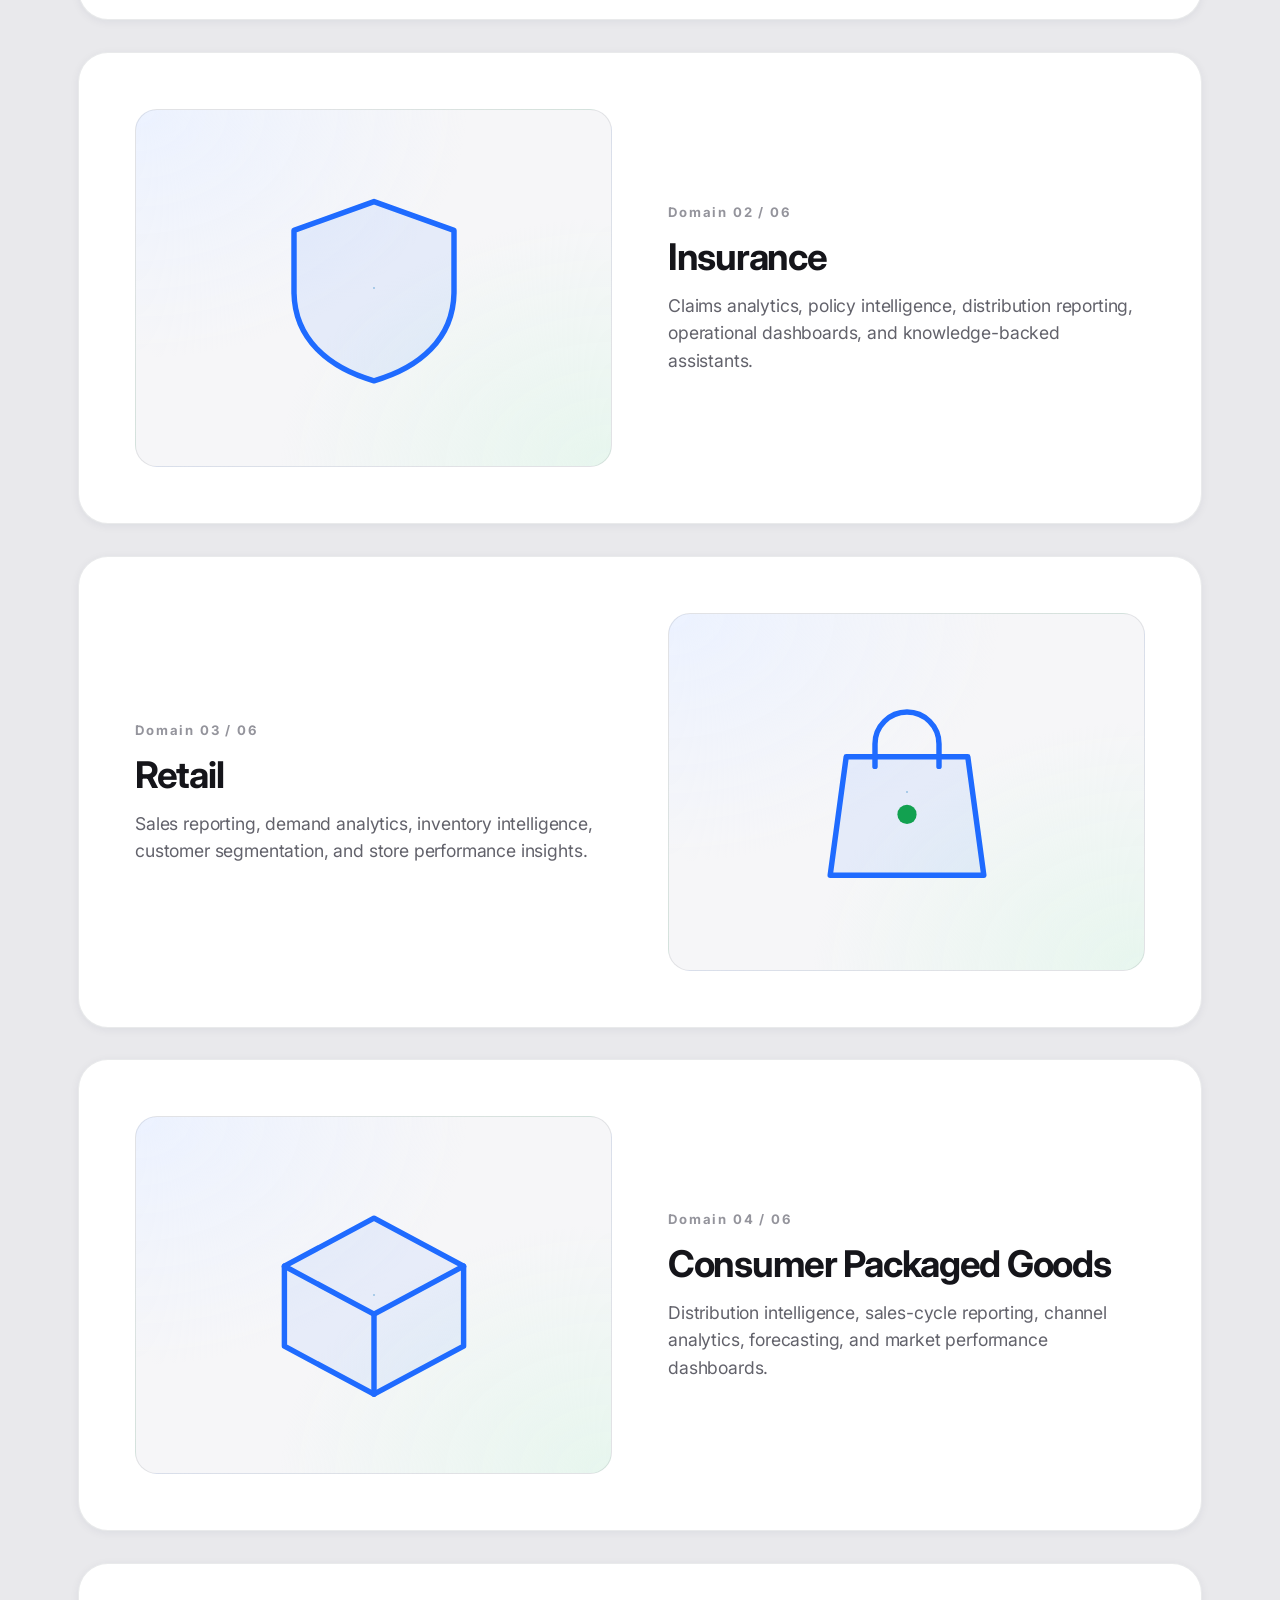
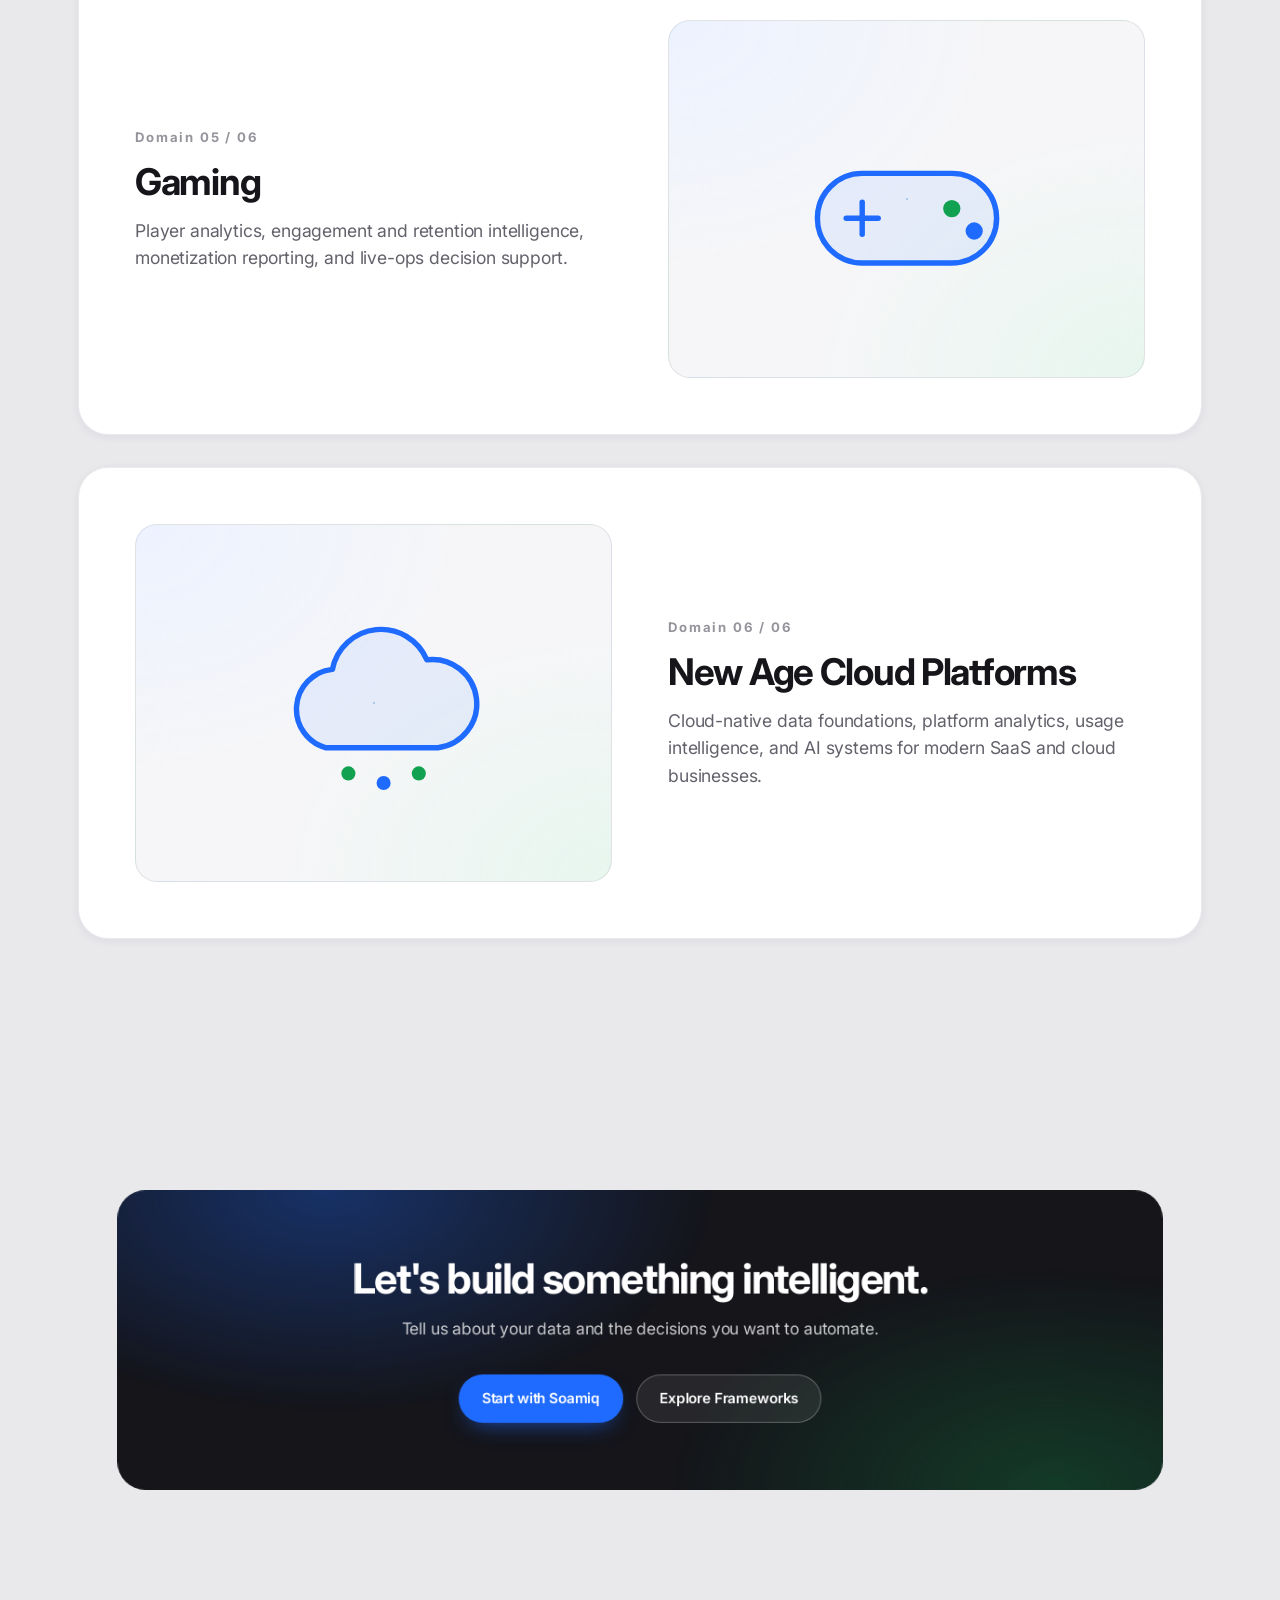
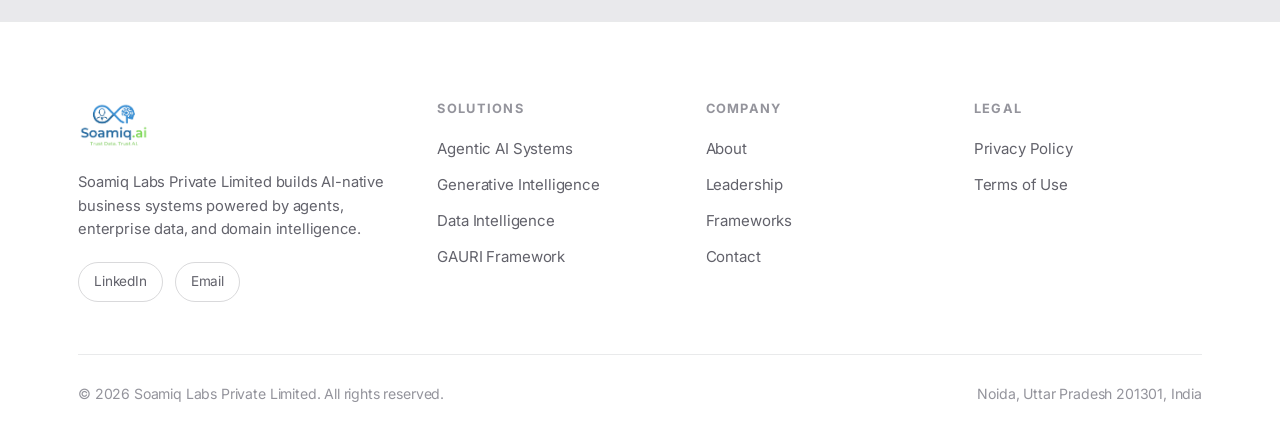
==== commit d919a2dd: "style: use cropped, transparent wordmark logo instead of grey square tile The uploaded logo is a wid" ====
--- a/about/index.html
+++ b/about/index.html
@@ -9,7 +9,7 @@
   <meta name="theme-color" content="#05060a" />
   <meta property="og:title" content="About Soamiq" />
   <meta property="og:description" content="Leadership, specialists, and domain depth at Soamiq." />
-  <link rel="icon" type="image/png" href="/assets/img/soamiq_logo.png" />
+  <link rel="icon" type="image/svg+xml" href="/assets/img/favicon.svg" />
   <link rel="apple-touch-icon" href="/assets/img/soamiq_logo.png" />
   <link rel="preconnect" href="https://fonts.googleapis.com" />
   <link rel="preconnect" href="https://fonts.gstatic.com" crossorigin />
--- a/assets/css/styles.css
+++ b/assets/css/styles.css
@@ -103,10 +103,10 @@
 
 /* ---------- Brand / logo (image) ---------- */
 .brand { display: inline-flex; align-items: center; }
-.brand__img { height: 48px; width: auto; display: block; object-fit: contain; border-radius: 12px; }
-.footer .brand__img { height: 66px; border-radius: 16px; }
-.nav__inner .brand__img { transition: transform .35s var(--ease); }
-.nav__inner a:hover .brand__img { transform: scale(1.04); }
+.brand__img { height: 34px; width: auto; display: block; }
+.footer .brand__img { height: 46px; }
+.nav__inner .brand__img { transition: opacity .25s var(--ease); }
+.nav__inner a:hover .brand__img { opacity: .7; }
 
 /* ---------- Nav (sticky, translucent) ---------- */
 .nav { position: sticky; top: 0; z-index: 200; transition: background .4s var(--ease), box-shadow .4s, border-color .4s; border-bottom: 1px solid transparent; backdrop-filter: saturate(180%) blur(16px); -webkit-backdrop-filter: saturate(180%) blur(16px); background: rgba(244, 244, 247, 0.72); }
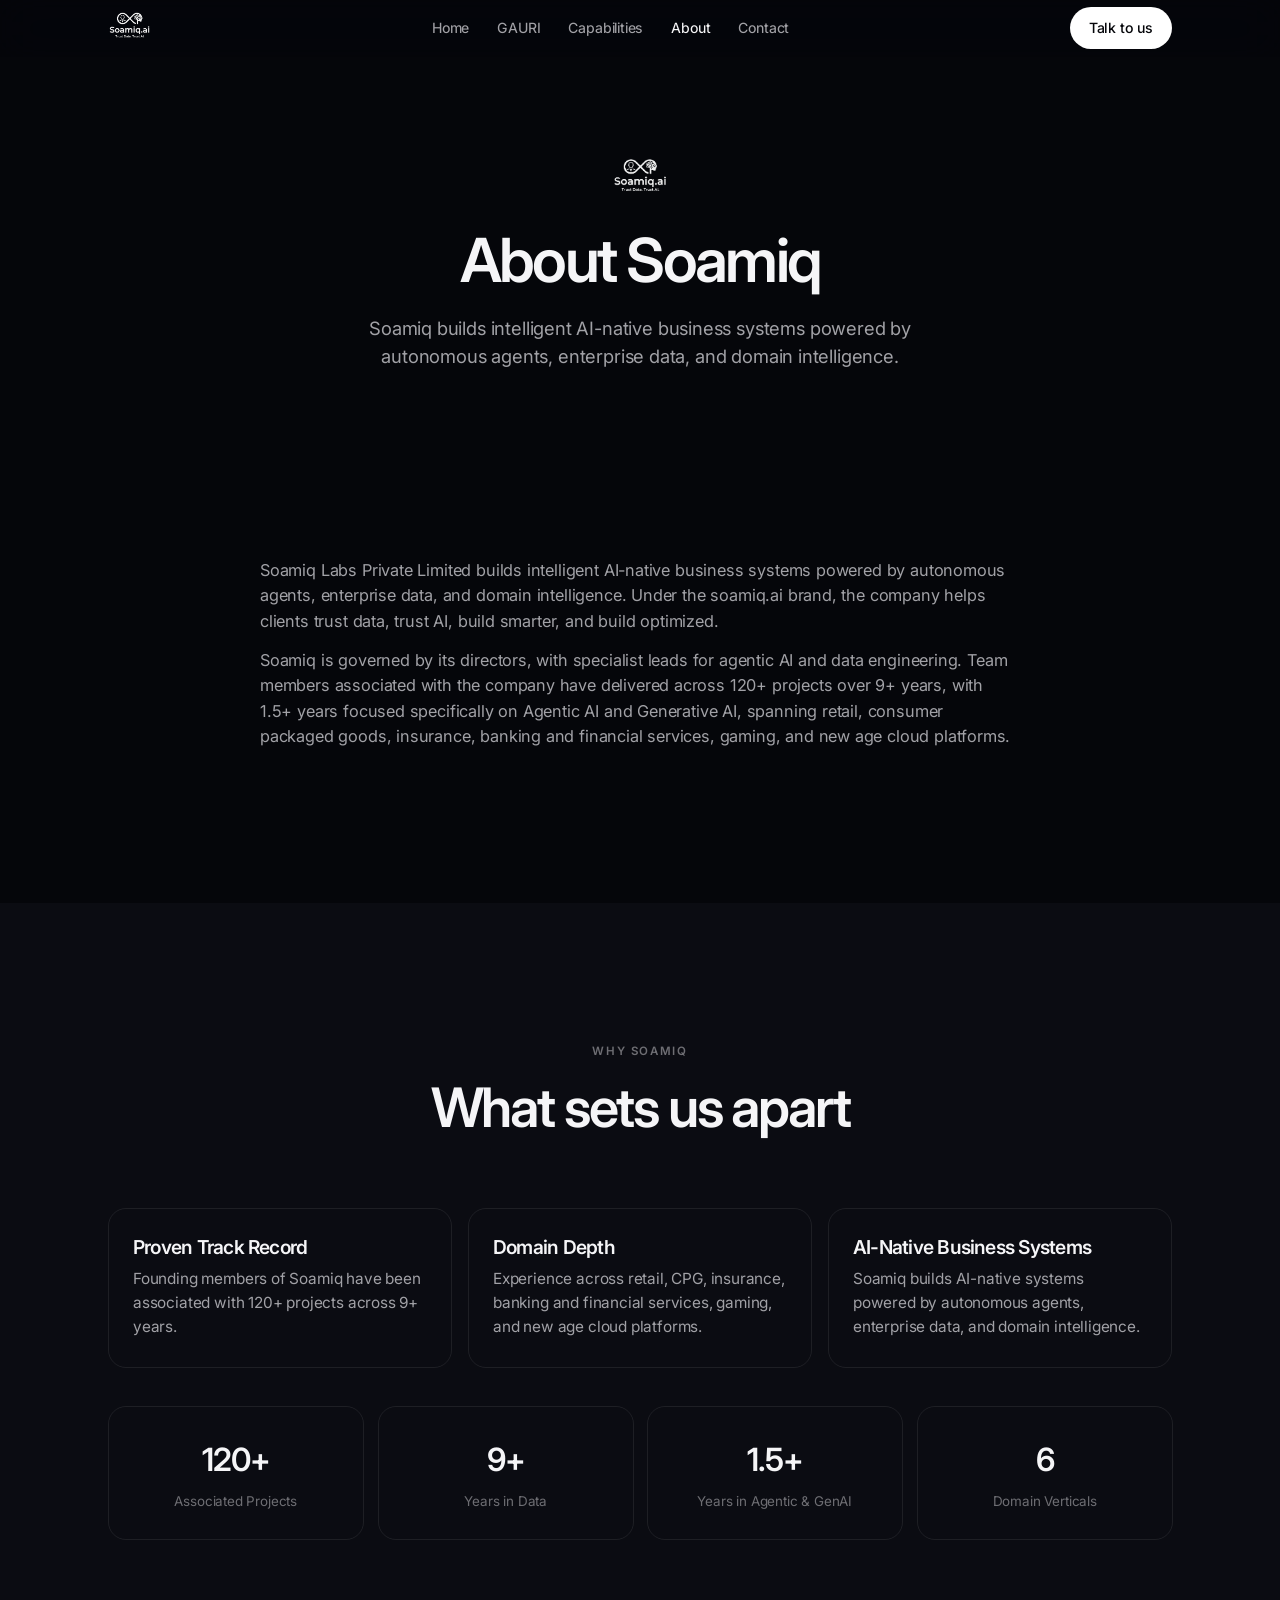
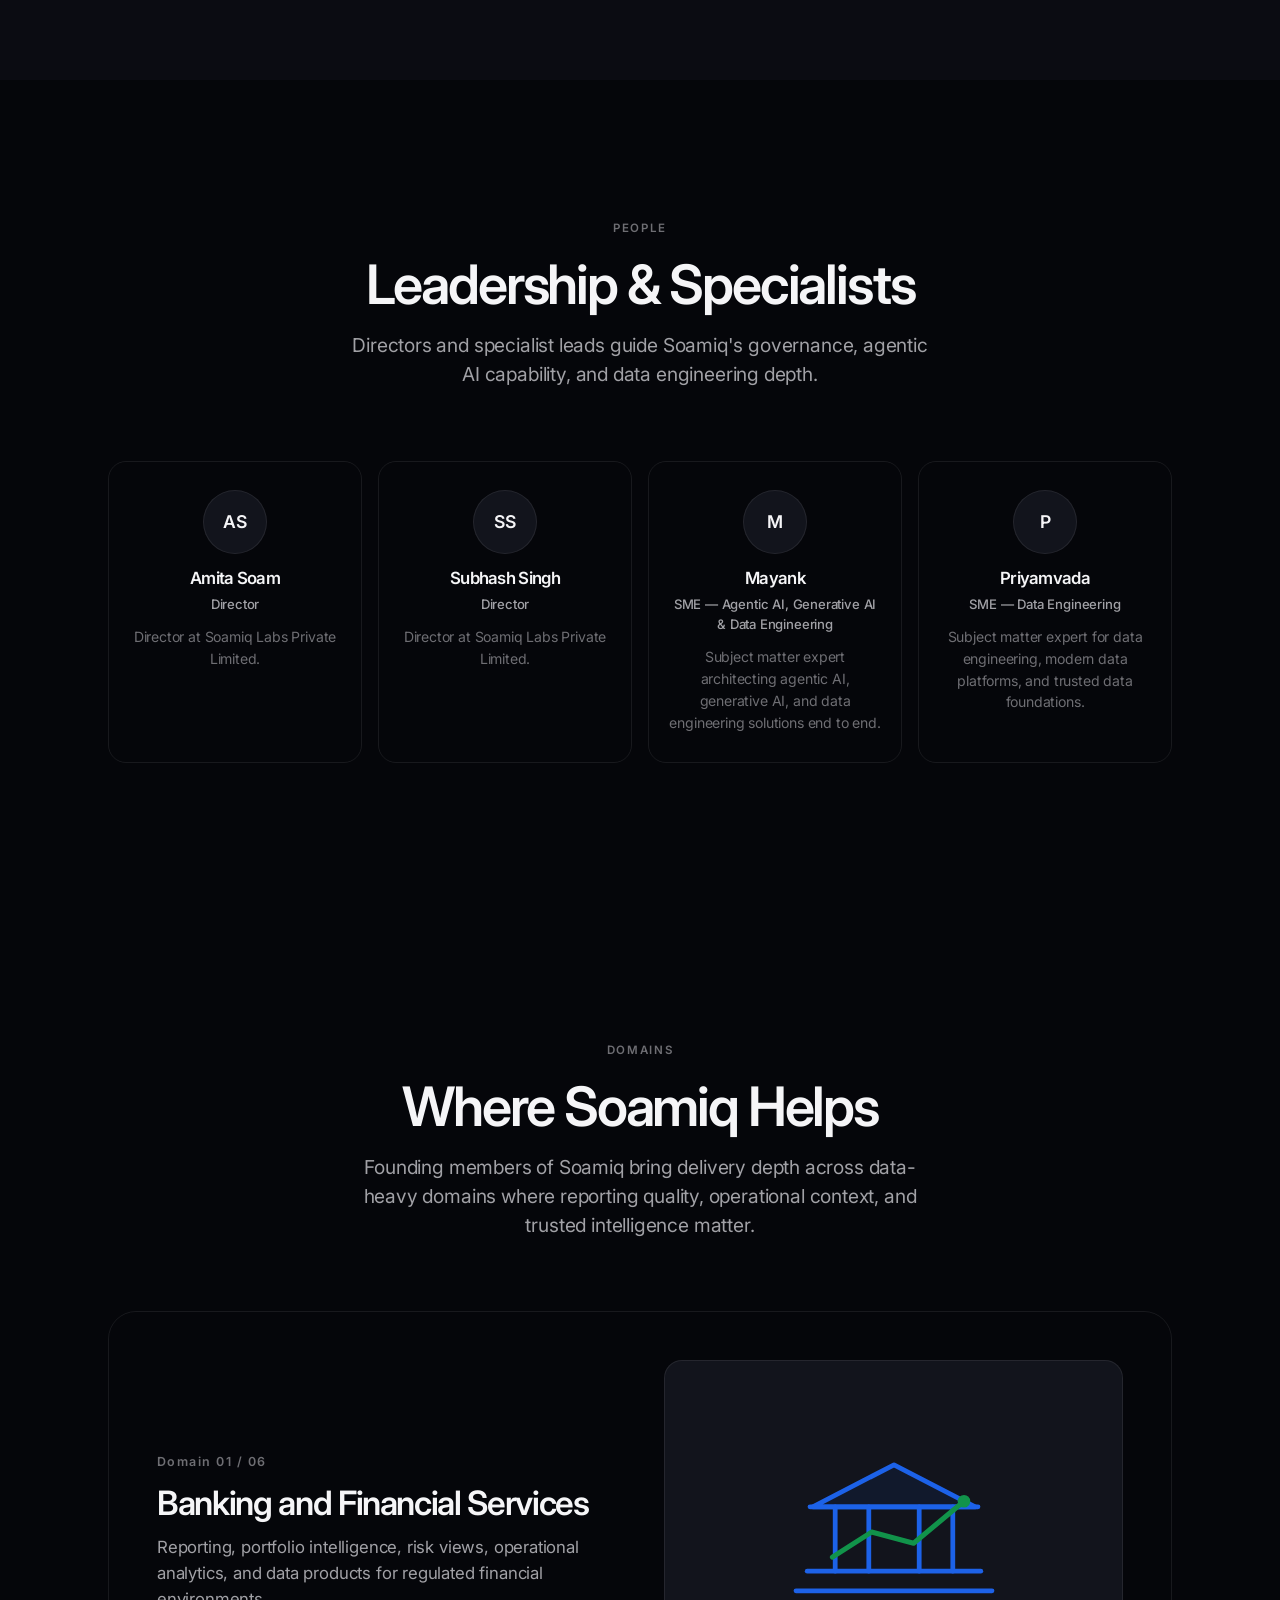
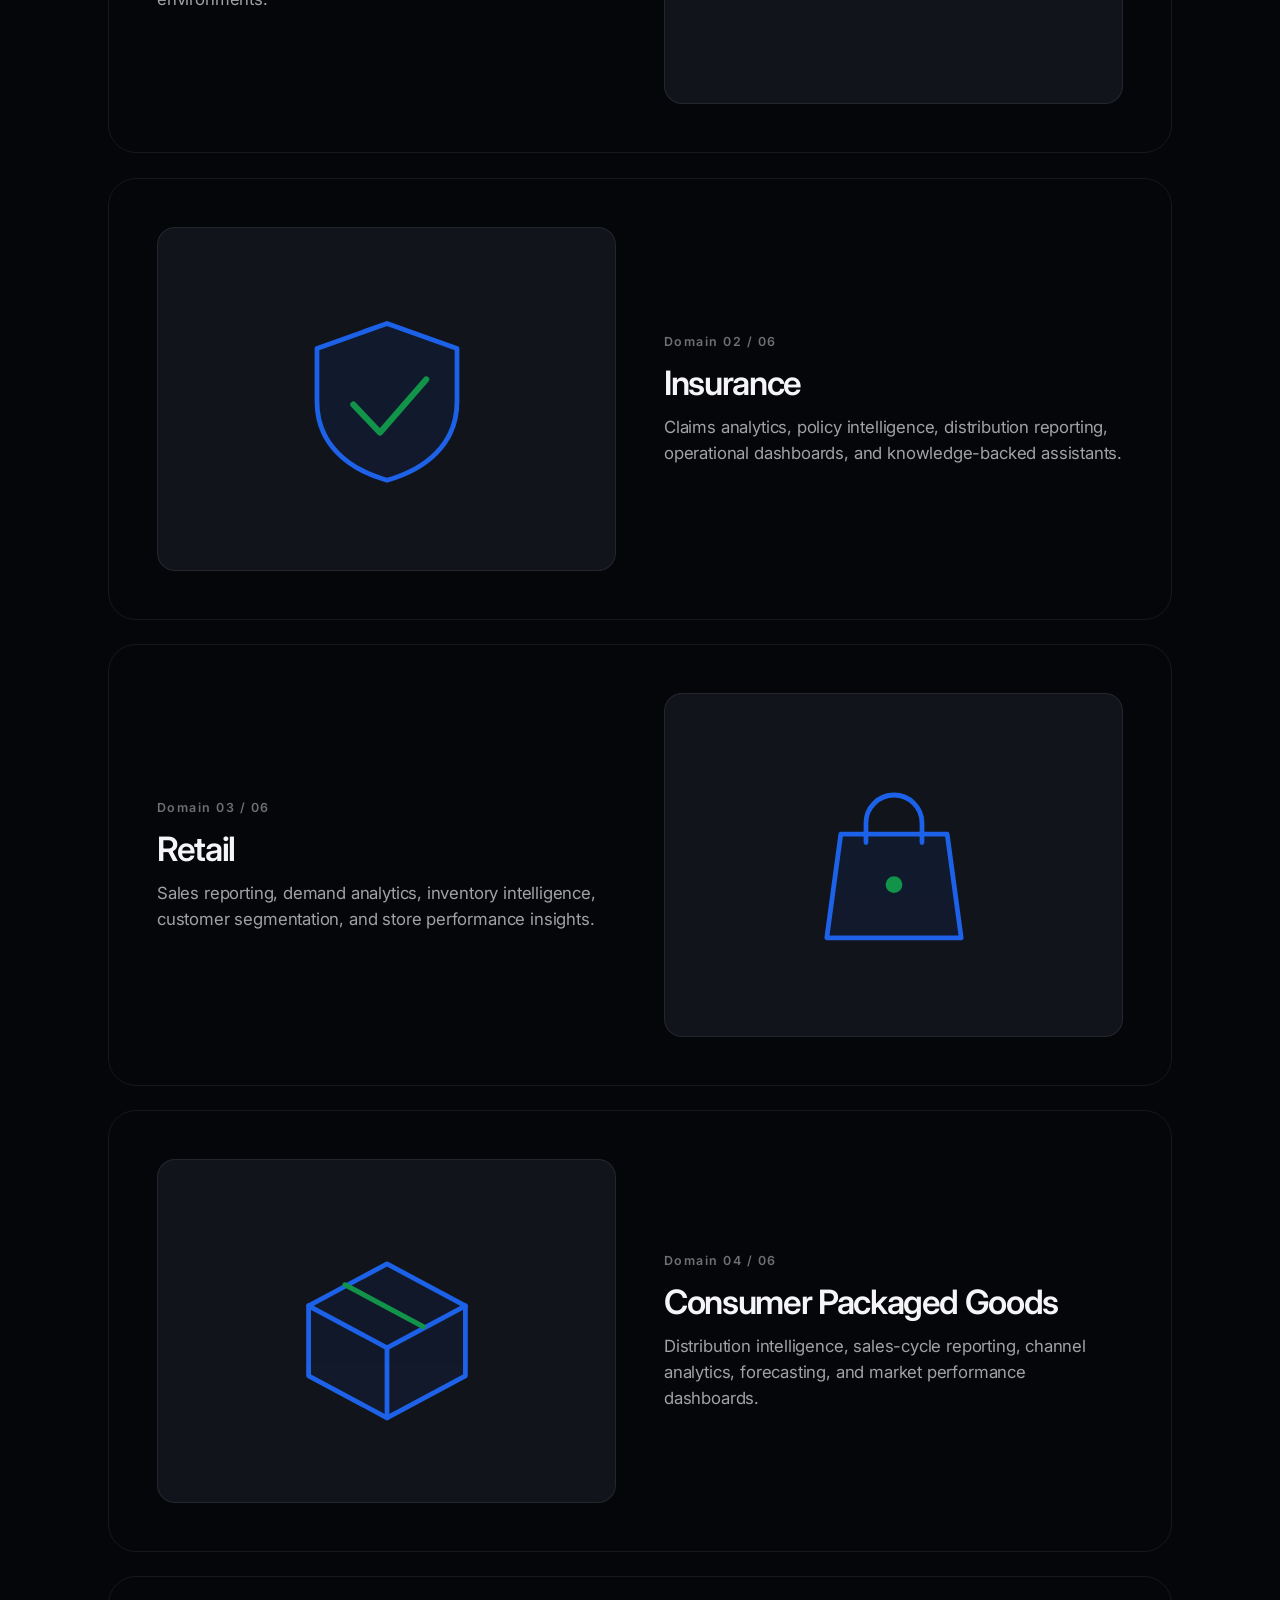
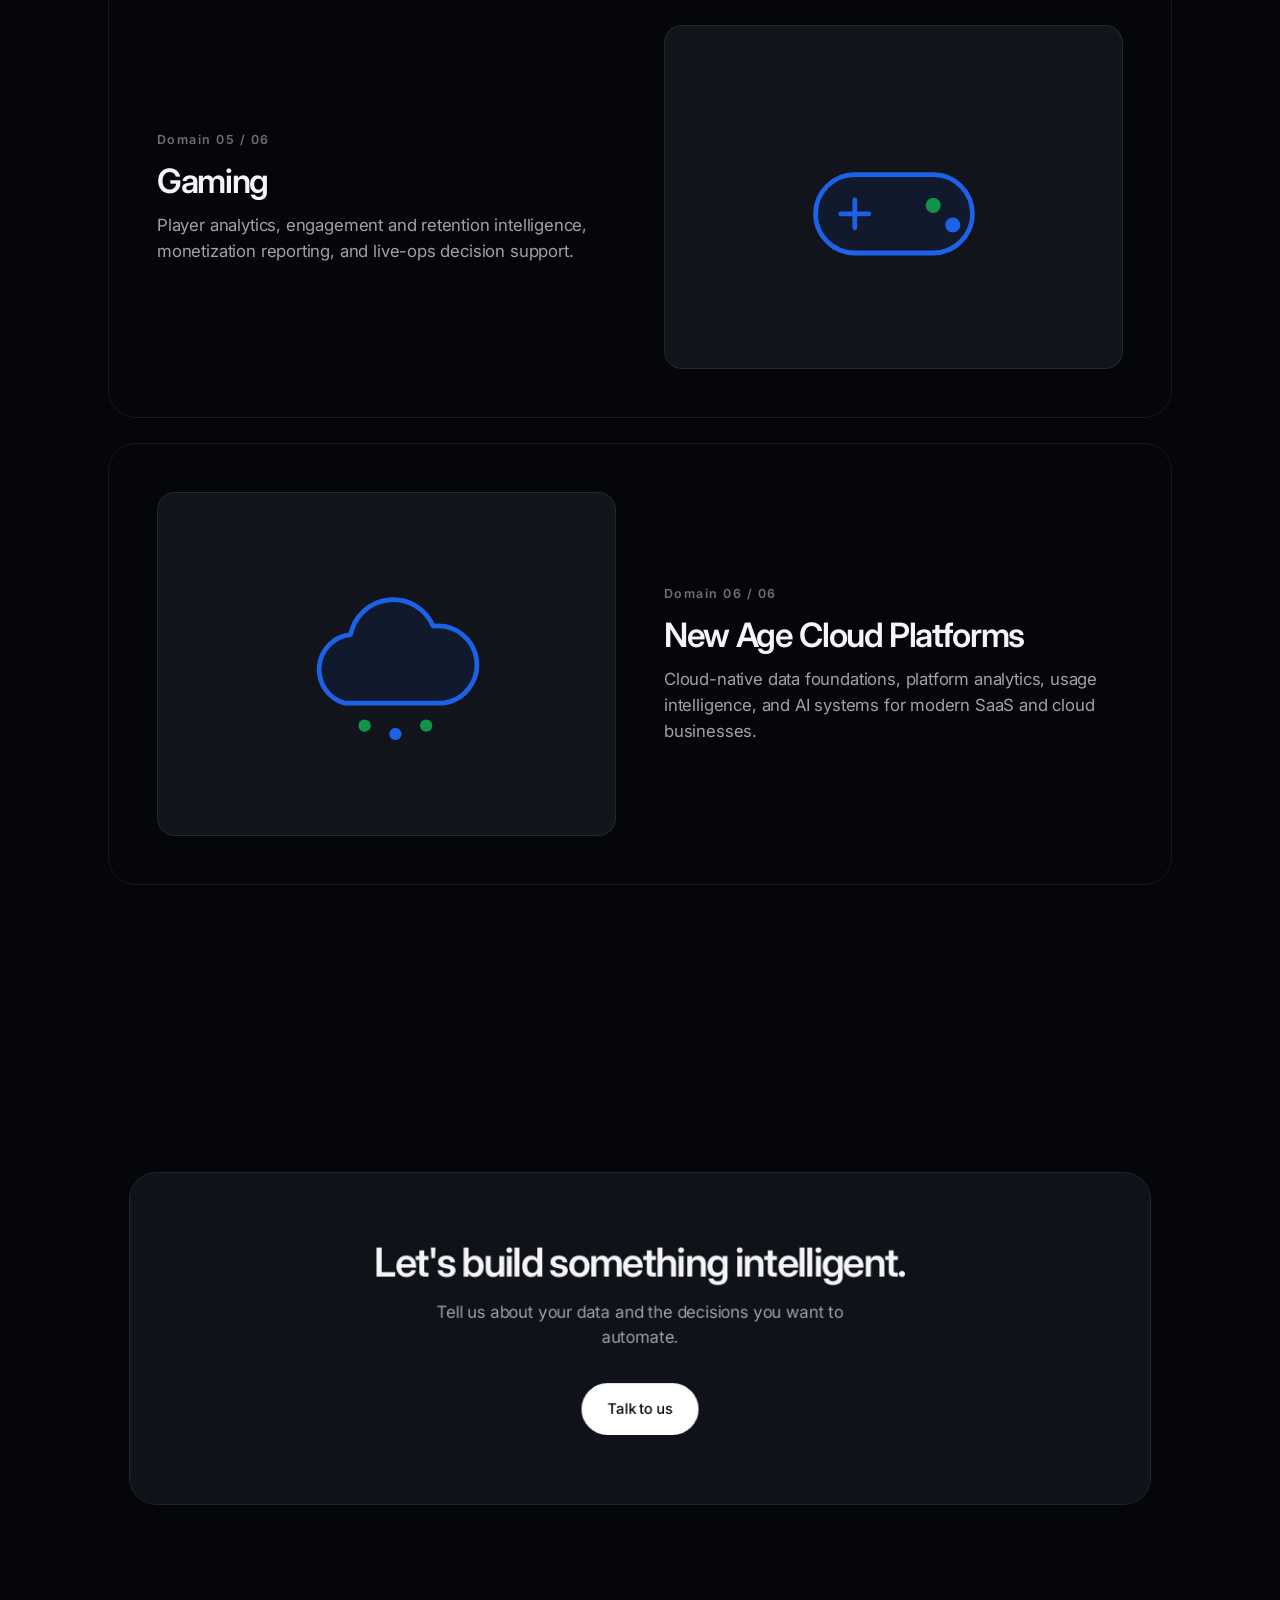
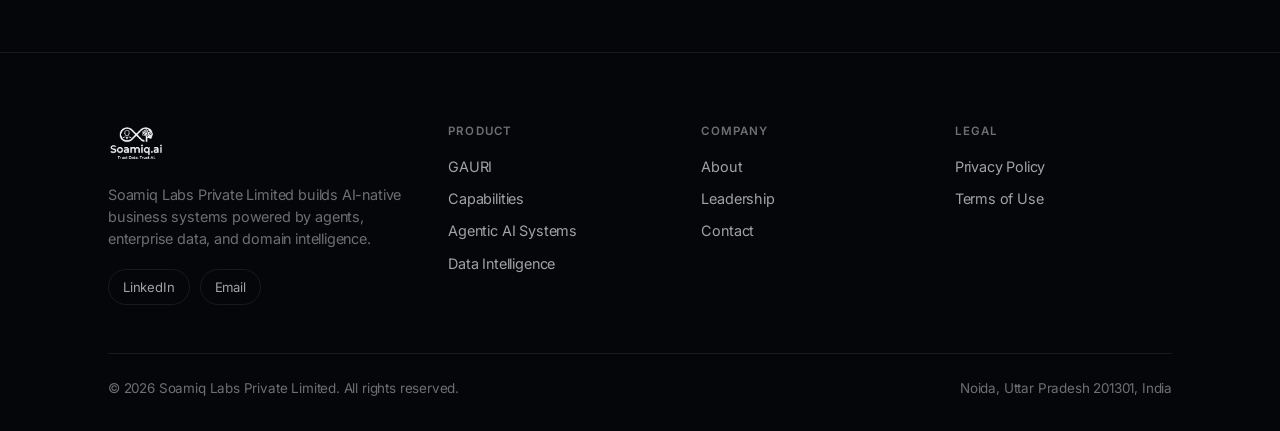
==== commit 7ffeb3fd: "feat: Apple-like sparse redesign (Home → Capabilities → GAURI) Near-black #05060a / white, single In" ====
--- a/about/index.html
+++ b/about/index.html
@@ -13,7 +13,7 @@
   <link rel="apple-touch-icon" href="/assets/img/soamiq_logo.png" />
   <link rel="preconnect" href="https://fonts.googleapis.com" />
   <link rel="preconnect" href="https://fonts.gstatic.com" crossorigin />
-  <link href="https://fonts.googleapis.com/css2?family=Inter:wght@400;500;600;700;800&family=Space+Grotesk:wght@500;600;700&family=Jura:wght@500;600;700&display=swap" rel="stylesheet" />
+  <link href="https://fonts.googleapis.com/css2?family=Inter:wght@400;500;600;700&display=swap" rel="stylesheet" />
   <link rel="stylesheet" href="/assets/css/styles.css" />
 </head>
 <body>
--- a/assets/css/styles.css
+++ b/assets/css/styles.css
@@ -1,382 +1,522 @@
 /* ============================================================
-   SOAMIQ — light, Apple-inspired design system
-   Soft grey canvas, blue-led accents (with subtle green),
-   buttery scroll motion. No yellow.
+   SOAMIQ — Apple-like sparse redesign
+   Near-black / white, single sans, cinematic spacing.
+   Logo: use existing assets only — do not invent marks.
    ============================================================ */
 
 :root {
-  --bg: #e9e9ec;
-  --bg-2: #f1f1f4;
-  --surface: #ffffff;
-  --surface-2: #f6f6f8;
-  --ink: #15151a;
-  --text: #1d1d1f;
-  --muted: #62626b;
-  --faint: #94949c;
-
-  --border: rgba(20, 22, 34, 0.09);
-  --border-strong: rgba(20, 22, 34, 0.16);
-
-  --blue: #1f6bff;
-  --blue-ink: #0a52d8;
-  --blue-soft: #ecf2ff;
-  --green: #12a150;
-  --green-ink: #0c7d3e;
-  --green-soft: #e7f6ee;
-
-  --grad: linear-gradient(100deg, #1f6bff 0%, #2f8fdc 55%, #12a150 100%);
-
-  --radius: 22px;
-  --radius-sm: 14px;
-  --radius-lg: 30px;
-  --shadow-sm: 0 2px 10px rgba(20, 30, 60, 0.06);
-  --shadow: 0 30px 70px -34px rgba(20, 30, 60, 0.30);
-  --shadow-lift: 0 40px 90px -40px rgba(20, 30, 60, 0.40);
-
-  --max: 1180px;
+  --bg: #05060a;
+  --bg-elevated: #0b0c12;
+  --bg-soft: #10121a;
+  --surface: #12141c;
+  --surface-2: #181b26;
+  --ink: #f5f5f7;
+  --text: #f5f5f7;
+  --muted: #a1a1a6;
+  --faint: #6e6e73;
+  --line: rgba(255, 255, 255, 0.08);
+  --line-strong: rgba(255, 255, 255, 0.16);
+  --white: #ffffff;
+  --accent: #2997ff;
+  --accent-soft: rgba(41, 151, 255, 0.14);
+  --radius: 18px;
+  --radius-sm: 12px;
+  --radius-lg: 28px;
+  --max: 1120px;
   --ease: cubic-bezier(0.16, 1, 0.3, 1);
-  --ease-out: cubic-bezier(0.22, 1, 0.36, 1);
-  --nav-h: 64px;
+  --nav-h: 56px;
 }
 
 * { box-sizing: border-box; }
-html { scroll-behavior: smooth; scroll-padding-top: calc(var(--nav-h) + 18px); -webkit-text-size-adjust: 100%; }
+html { scroll-behavior: smooth; scroll-padding-top: calc(var(--nav-h) + 24px); -webkit-text-size-adjust: 100%; }
 body {
   margin: 0;
   font-family: "Inter", -apple-system, BlinkMacSystemFont, "Segoe UI", Roboto, sans-serif;
   background: var(--bg);
   color: var(--text);
-  line-height: 1.6;
+  line-height: 1.55;
   -webkit-font-smoothing: antialiased;
   -moz-osx-font-smoothing: grayscale;
   overflow-x: hidden;
-  letter-spacing: -0.01em;
-}
-body::before {
-  content: ""; position: fixed; inset: 0; z-index: -1; pointer-events: none;
-  background:
-    radial-gradient(900px 600px at 8% -8%, rgba(31, 107, 255, 0.07), transparent 60%),
-    radial-gradient(900px 600px at 100% 0%, rgba(18, 161, 80, 0.06), transparent 55%);
-}
-
-h1, h2, h3, h4 { font-family: "Inter", sans-serif; margin: 0; line-height: 1.06; letter-spacing: -0.035em; font-weight: 700; color: var(--ink); }
+  letter-spacing: -0.011em;
+}
+h1, h2, h3, h4 {
+  font-family: "Inter", -apple-system, BlinkMacSystemFont, sans-serif;
+  margin: 0;
+  line-height: 1.05;
+  letter-spacing: -0.04em;
+  font-weight: 600;
+  color: var(--ink);
+}
 p { margin: 0; }
 a { color: inherit; text-decoration: none; }
 img, svg { display: block; max-width: 100%; }
-ul { margin: 0; }
+ul, ol { margin: 0; padding: 0; }
 
 .container { width: 100%; max-width: var(--max); margin: 0 auto; padding: 0 28px; }
-.skip-link { position: absolute; left: -999px; top: 0; z-index: 400; background: var(--blue); color: #fff; padding: 10px 16px; border-radius: 0 0 8px 0; }
+.skip-link { position: absolute; left: -999px; top: 0; z-index: 400; background: var(--accent); color: #fff; padding: 10px 16px; border-radius: 0 0 8px 0; }
 .skip-link:focus { left: 0; }
-
-.progress { position: fixed; top: 0; left: 0; height: 3px; width: 0; z-index: 300; background: var(--grad); transition: width .1s linear; }
+.progress { position: fixed; top: 0; left: 0; height: 2px; width: 0; z-index: 300; background: var(--accent); transition: width .1s linear; }
 
 /* ---------- Buttons ---------- */
 .btn {
-  --py: 13px; --px: 24px;
-  display: inline-flex; align-items: center; justify-content: center; gap: 9px;
-  padding: var(--py) var(--px); border-radius: 980px; font-weight: 600; font-size: 0.96rem;
+  --py: 14px; --px: 26px;
+  display: inline-flex; align-items: center; justify-content: center; gap: 8px;
+  padding: var(--py) var(--px); border-radius: 980px; font-weight: 500; font-size: 0.95rem;
   border: 1px solid transparent; cursor: pointer; white-space: nowrap; color: var(--text);
-  transition: transform .4s var(--ease), box-shadow .4s var(--ease), background .25s, border-color .25s, color .25s;
-}
-.btn--sm { --py: 9px; --px: 18px; font-size: 0.9rem; }
+  transition: transform .35s var(--ease), background .25s, border-color .25s, color .25s, opacity .25s;
+}
+.btn--sm { --py: 9px; --px: 18px; font-size: 0.88rem; }
 .btn--block { width: 100%; }
-.btn--primary { background: var(--blue); color: #fff; box-shadow: 0 10px 26px -12px rgba(31, 107, 255, 0.8); }
-.btn--primary:hover { transform: translateY(-2px); background: var(--blue-ink); box-shadow: 0 18px 38px -14px rgba(31, 107, 255, 0.85); }
-.btn--ghost { background: var(--surface); color: var(--text); border-color: var(--border-strong); }
-.btn--ghost:hover { transform: translateY(-2px); border-color: var(--ink); box-shadow: var(--shadow-sm); }
-
-/* ---------- Type helpers ---------- */
-.eyebrow { text-transform: uppercase; letter-spacing: .16em; font-size: .76rem; font-weight: 700; color: var(--blue-ink); margin: 0 0 16px; }
-.section { padding: 120px 0; position: relative; }
-.section--alt { background: var(--bg-2); }
-.section--white { background: var(--surface); }
-.section__head { max-width: 780px; margin: 0 auto 64px; text-align: center; }
-.section__title { font-size: clamp(2rem, 4.6vw, 3.2rem); }
-.lead { font-size: 1.2rem; color: var(--muted); margin-top: 18px; line-height: 1.5; }
-.lead--center { max-width: 60ch; margin-inline: auto; }
+.btn--primary { background: var(--white); color: #05060a; }
+.btn--primary:hover { transform: translateY(-1px); opacity: 0.92; }
+.btn--ghost { background: transparent; color: var(--text); border-color: var(--line-strong); }
+.btn--ghost:hover { border-color: rgba(255,255,255,0.4); transform: translateY(-1px); }
+.btn--text { background: transparent; color: var(--accent); padding-inline: 0; border: 0; }
+.btn--text:hover { opacity: 0.8; }
+
+/* ---------- Type ---------- */
+.eyebrow { text-transform: uppercase; letter-spacing: .14em; font-size: .72rem; font-weight: 600; color: var(--faint); margin: 0 0 18px; }
+.section { padding: 140px 0; position: relative; }
+.section--tight { padding: 100px 0; }
+.section--alt { background: var(--bg-elevated); }
+.section--white { background: var(--bg-soft); }
+.section__head { max-width: 720px; margin: 0 auto 72px; text-align: center; }
+.section__title { font-size: clamp(2rem, 4.4vw, 3.4rem); }
+.lead { font-size: 1.2rem; color: var(--muted); margin-top: 18px; line-height: 1.5; font-weight: 400; }
+.lead--center { max-width: 48ch; margin-inline: auto; }
 .muted { color: var(--muted); }
-.grad-text { background: var(--grad); -webkit-background-clip: text; background-clip: text; -webkit-text-fill-color: transparent; color: transparent; }
-.chip { display: inline-flex; align-items: center; gap: 9px; padding: 8px 16px; border-radius: 980px; font-size: .82rem; font-weight: 600; color: var(--blue-ink); background: var(--blue-soft); border: 1px solid rgba(31, 107, 255, 0.18); }
-.chip .dot { width: 7px; height: 7px; border-radius: 50%; background: var(--green); box-shadow: 0 0 0 4px var(--green-soft); animation: pulse 2.4s infinite; }
-@keyframes pulse { 0%,100% { opacity: 1; } 50% { opacity: .35; } }
-
-/* ---------- Brand / logo (image) ---------- */
+.grad-text { color: var(--ink); }
+.chip {
+  display: inline-flex; align-items: center; gap: 8px;
+  padding: 7px 14px; border-radius: 980px; font-size: .78rem; font-weight: 500;
+  color: var(--muted); background: rgba(255,255,255,0.04); border: 1px solid var(--line);
+}
+.chip .dot { width: 6px; height: 6px; border-radius: 50%; background: var(--accent); }
+
+/* ---------- Brand / logo slots (existing assets only) ---------- */
 .brand { display: inline-flex; align-items: center; }
-.brand__img { height: 34px; width: auto; display: block; }
-.footer .brand__img { height: 46px; }
-.nav__inner .brand__img { transition: opacity .25s var(--ease); }
+.brand__img {
+  height: 28px; width: auto; display: block;
+  /* temporary placeholder until official dark-ready wordmark arrives */
+  filter: brightness(0) invert(1);
+  opacity: 0.96;
+}
+.footer .brand__img { height: 36px; }
+.logo-slot {
+  display: inline-flex; align-items: center; justify-content: center;
+  min-height: 28px;
+}
+.logo-slot--hero {
+  margin-bottom: 36px;
+}
+.logo-slot--hero .brand__img { height: 36px; }
 .nav__inner a:hover .brand__img { opacity: .7; }
 
-/* ---------- Nav (sticky, translucent) ---------- */
-.nav { position: sticky; top: 0; z-index: 200; transition: background .4s var(--ease), box-shadow .4s, border-color .4s; border-bottom: 1px solid transparent; backdrop-filter: saturate(180%) blur(16px); -webkit-backdrop-filter: saturate(180%) blur(16px); background: rgba(244, 244, 247, 0.72); }
-.nav.is-scrolled { background: rgba(255, 255, 255, 0.82); border-bottom-color: var(--border); box-shadow: var(--shadow-sm); }
+/* ---------- Nav ---------- */
+.nav {
+  position: sticky; top: 0; z-index: 200;
+  transition: background .35s var(--ease), border-color .35s;
+  border-bottom: 1px solid transparent;
+  backdrop-filter: saturate(160%) blur(20px);
+  -webkit-backdrop-filter: saturate(160%) blur(20px);
+  background: rgba(5, 6, 10, 0.72);
+}
+.nav.is-scrolled { background: rgba(5, 6, 10, 0.88); border-bottom-color: var(--line); }
 .nav__inner { display: flex; align-items: center; justify-content: space-between; height: var(--nav-h); gap: 20px; }
-.nav__links { display: flex; align-items: center; gap: 30px; }
-.nav__links a { font-size: .94rem; color: var(--muted); transition: color .2s; position: relative; }
+.nav__links { display: flex; align-items: center; gap: 28px; }
+.nav__links a { font-size: .88rem; color: var(--muted); transition: color .2s; font-weight: 450; }
 .nav__links a:hover, .nav__links a.is-active { color: var(--ink); }
-.nav__links a.is-active::after { content: ""; position: absolute; left: 0; right: 0; bottom: -7px; height: 2px; border-radius: 2px; background: var(--grad); }
-.nav__actions { display: flex; align-items: center; gap: 14px; }
+.nav__actions { display: flex; align-items: center; gap: 12px; }
 .nav__toggle { display: none; flex-direction: column; gap: 5px; background: none; border: 0; cursor: pointer; padding: 8px; }
-.nav__toggle span { width: 24px; height: 2px; background: var(--ink); border-radius: 2px; transition: transform .3s, opacity .3s; }
-.nav__toggle[aria-expanded="true"] span:nth-child(1) { transform: translateY(7px) rotate(45deg); }
+.nav__toggle span { width: 20px; height: 1.5px; background: var(--ink); border-radius: 2px; transition: transform .3s, opacity .3s; }
+.nav__toggle[aria-expanded="true"] span:nth-child(1) { transform: translateY(6.5px) rotate(45deg); }
 .nav__toggle[aria-expanded="true"] span:nth-child(2) { opacity: 0; }
-.nav__toggle[aria-expanded="true"] span:nth-child(3) { transform: translateY(-7px) rotate(-45deg); }
-.nav__mobile { display: none; flex-direction: column; padding: 10px 28px 22px; background: rgba(255,255,255,0.96); backdrop-filter: blur(16px); border-bottom: 1px solid var(--border); }
-.nav__mobile a { padding: 13px 6px; color: var(--muted); border-bottom: 1px solid var(--border); }
+.nav__toggle[aria-expanded="true"] span:nth-child(3) { transform: translateY(-6.5px) rotate(-45deg); }
+.nav__mobile { display: none; flex-direction: column; padding: 8px 28px 22px; background: rgba(5,6,10,0.96); border-bottom: 1px solid var(--line); }
+.nav__mobile a { padding: 14px 0; color: var(--muted); border-bottom: 1px solid var(--line); font-size: 1rem; }
 .nav__mobile a:last-of-type { border-bottom: 0; }
 .nav__mobile .btn { margin-top: 14px; }
 .nav__mobile.is-open { display: flex; }
 
-/* ---------- Hero ---------- */
+/* ---------- Sparse homepage stages (one idea / viewport) ---------- */
+.stage-view {
+  min-height: calc(100vh - var(--nav-h));
+  display: flex; align-items: center;
+  padding: 80px 0;
+  position: relative;
+}
+.stage-view--center { text-align: center; }
+.stage-view--center .container { max-width: 920px; }
+.stage-view__kicker {
+  font-size: clamp(2.8rem, 8vw, 5.6rem);
+  font-weight: 600;
+  letter-spacing: -0.045em;
+  line-height: 1.02;
+  color: var(--ink);
+}
+.stage-view__sub {
+  margin: 28px auto 0;
+  max-width: 36ch;
+  font-size: 1.25rem;
+  color: var(--muted);
+  line-height: 1.45;
+}
+.stage-view__cta { margin-top: 40px; display: flex; justify-content: center; gap: 14px; flex-wrap: wrap; }
+
+.pillar-rail { display: grid; gap: 0; max-width: 820px; margin: 0 auto; }
+.pillar-row {
+  display: grid; grid-template-columns: 120px 1fr; gap: 32px;
+  padding: 48px 0;
+  border-top: 1px solid var(--line);
+  align-items: start;
+}
+.pillar-row:last-child { border-bottom: 1px solid var(--line); }
+.pillar-row__idx { font-size: .8rem; letter-spacing: .12em; text-transform: uppercase; color: var(--faint); padding-top: 8px; }
+.pillar-row h3 { font-size: clamp(1.5rem, 3vw, 2rem); margin-bottom: 12px; }
+.pillar-row p { color: var(--muted); font-size: 1.08rem; max-width: 48ch; }
+
+.gauri-stage {
+  border: 1px solid var(--line);
+  border-radius: var(--radius-lg);
+  background: linear-gradient(180deg, rgba(255,255,255,0.03), rgba(255,255,255,0.01));
+  padding: clamp(40px, 6vw, 72px);
+  text-align: center;
+}
+.gauri-stage__label { font-size: .78rem; letter-spacing: .16em; text-transform: uppercase; color: var(--accent); margin-bottom: 20px; }
+.gauri-stage h2 { font-size: clamp(1.8rem, 4vw, 2.8rem); max-width: 18ch; margin: 0 auto; }
+.gauri-stage p { margin: 20px auto 0; max-width: 42ch; color: var(--muted); font-size: 1.12rem; }
+.gauri-stage__flow {
+  display: flex; flex-wrap: wrap; justify-content: center; gap: 10px 8px;
+  margin: 36px 0 0; color: var(--faint); font-size: .92rem; font-weight: 500;
+}
+.gauri-stage__flow span { color: var(--ink); }
+.gauri-stage__flow i { font-style: normal; color: var(--faint); margin: 0 4px; }
+.gauri-stage .btn { margin-top: 36px; }
+
+/* ---------- Legacy / shared hero ---------- */
 .hero { position: relative; padding: 100px 0 90px; overflow: hidden; }
-.hero__orb { position: absolute; border-radius: 50%; filter: blur(60px); pointer-events: none; opacity: .5; }
-.hero__orb--1 { width: 480px; height: 480px; top: -140px; left: -120px; background: radial-gradient(circle, rgba(31,107,255,.40), transparent 65%); }
-.hero__orb--2 { width: 420px; height: 420px; top: 60px; right: -120px; background: radial-gradient(circle, rgba(18,161,80,.34), transparent 65%); }
-/* align-items:start keeps the right-hand panel anchored so it never
-   moves while the typewriter line on the left changes length */
-.hero__inner { position: relative; display: grid; grid-template-columns: 1.08fr 0.92fr; gap: 56px; align-items: start; }
-.hero__title { font-size: clamp(2.6rem, 6vw, 4.6rem); font-weight: 700; letter-spacing: -0.04em; }
-.hero__type { display: block; margin-top: 10px; min-height: 1.15em; color: var(--blue); font-weight: 800; }
-.hero__caret { display: inline-block; width: 3px; height: 0.9em; background: var(--blue); margin-left: 5px; vertical-align: -0.1em; animation: blink 1s steps(1) infinite; }
+.hero__orb { display: none; }
+.hero__inner { position: relative; display: grid; grid-template-columns: 1.1fr 0.9fr; gap: 56px; align-items: start; }
+.hero__title { font-size: clamp(2.6rem, 6vw, 4.4rem); font-weight: 600; letter-spacing: -0.045em; }
+.hero__type { display: block; margin-top: 10px; min-height: 1.15em; color: var(--muted); font-weight: 500; }
+.hero__caret { display: inline-block; width: 2px; height: 0.85em; background: var(--accent); margin-left: 4px; vertical-align: -0.08em; animation: blink 1s steps(1) infinite; }
 @keyframes blink { 50% { opacity: 0; } }
-.hero__desc { color: var(--muted); font-size: 1.2rem; max-width: 54ch; margin-top: 24px; line-height: 1.55; }
+.hero__desc { color: var(--muted); font-size: 1.18rem; max-width: 42ch; margin-top: 24px; line-height: 1.5; }
 .hero__cta { display: flex; gap: 14px; margin-top: 34px; flex-wrap: wrap; }
-.hero__proof { display: flex; gap: 40px; margin-top: 52px; flex-wrap: wrap; }
-.hero__proof dt { font-size: 2rem; font-weight: 700; letter-spacing: -0.03em; }
-.hero__proof dd { margin: 2px 0 0; color: var(--muted); font-size: .85rem; max-width: 18ch; }
-
-/* hero panel (static) */
-.panel { position: relative; background: var(--surface); border: 1px solid var(--border); border-radius: var(--radius-lg); padding: 28px; box-shadow: var(--shadow); }
+.hero__proof { display: flex; gap: 36px; margin-top: 52px; flex-wrap: wrap; }
+.hero__proof dt { font-size: 1.8rem; font-weight: 600; letter-spacing: -0.03em; }
+.hero__proof dd { margin: 4px 0 0; color: var(--faint); font-size: .82rem; max-width: 16ch; }
+
+.panel { position: relative; background: var(--surface); border: 1px solid var(--line); border-radius: var(--radius-lg); padding: 28px; }
 .panel__top { display: flex; align-items: center; justify-content: space-between; margin-bottom: 22px; }
-.panel__eyebrow { font-size: .72rem; letter-spacing: .16em; text-transform: uppercase; color: var(--faint); }
-.panel__status { display: inline-flex; align-items: center; gap: 7px; font-size: .8rem; color: var(--green-ink); font-weight: 600; }
-.panel__status .dot { width: 8px; height: 8px; border-radius: 50%; background: var(--green); box-shadow: 0 0 0 4px var(--green-soft); animation: pulse 2.4s infinite; }
-.panel__title { font-size: 1.2rem; margin-bottom: 18px; }
-.panel__layers { display: grid; gap: 12px; }
-.layer { display: flex; align-items: center; gap: 14px; padding: 15px 16px; border-radius: var(--radius-sm); background: var(--surface-2); border: 1px solid var(--border); position: relative; overflow: hidden; }
-.layer::before { content: ""; position: absolute; left: 0; top: 0; bottom: 0; width: 3px; background: var(--grad); }
-.layer__idx { font-size: .8rem; color: var(--blue-ink); font-weight: 700; width: 22px; }
-.layer__name { font-weight: 600; font-size: .96rem; color: var(--ink); }
-.panel__note { margin-top: 16px; font-size: .85rem; color: var(--faint); }
-
-/* ---------- Marquee strip ---------- */
-.strip { border-block: 1px solid var(--border); background: var(--surface); overflow: hidden; }
-.strip__track { display: flex; gap: 50px; padding: 22px 0; white-space: nowrap; width: max-content; animation: marquee 32s linear infinite; }
-.strip__track span { color: var(--muted); font-weight: 600; font-size: .98rem; display: inline-flex; align-items: center; gap: 50px; }
-.strip__track span::after { content: ""; width: 6px; height: 6px; border-radius: 50%; background: var(--green); }
+.panel__eyebrow { font-size: .7rem; letter-spacing: .14em; text-transform: uppercase; color: var(--faint); }
+.panel__status { display: inline-flex; align-items: center; gap: 7px; font-size: .78rem; color: var(--muted); font-weight: 500; }
+.panel__status .dot { width: 6px; height: 6px; border-radius: 50%; background: var(--accent); }
+.panel__title { font-size: 1.15rem; margin-bottom: 18px; }
+.panel__layers { display: grid; gap: 10px; }
+.layer { display: flex; align-items: center; gap: 14px; padding: 14px 16px; border-radius: var(--radius-sm); background: var(--surface-2); border: 1px solid var(--line); }
+.layer__idx { font-size: .78rem; color: var(--faint); font-weight: 600; width: 22px; }
+.layer__name { font-weight: 500; font-size: .95rem; color: var(--ink); }
+.panel__note { margin-top: 16px; font-size: .82rem; color: var(--faint); }
+
+.strip { border-block: 1px solid var(--line); background: var(--bg-elevated); overflow: hidden; }
+.strip__track { display: flex; gap: 48px; padding: 18px 0; white-space: nowrap; width: max-content; animation: marquee 36s linear infinite; }
+.strip__track span { color: var(--faint); font-weight: 500; font-size: .9rem; display: inline-flex; align-items: center; gap: 48px; }
+.strip__track span::after { content: ""; width: 4px; height: 4px; border-radius: 50%; background: var(--line-strong); }
 @keyframes marquee { to { transform: translateX(-50%); } }
 
-/* ---------- Cards ---------- */
-.cards { display: grid; grid-template-columns: repeat(3, 1fr); gap: 22px; }
+/* ---------- Cards (minimal) ---------- */
+.cards { display: grid; grid-template-columns: repeat(3, 1fr); gap: 16px; }
 .cards--2 { grid-template-columns: repeat(2, 1fr); }
-.card { position: relative; padding: 32px 28px; border-radius: var(--radius); background: var(--surface); border: 1px solid var(--border); transition: transform .45s var(--ease), box-shadow .45s var(--ease), border-color .3s; overflow: hidden; }
-.card:hover { transform: translateY(-7px); box-shadow: var(--shadow-lift); border-color: var(--border-strong); }
-.card__tag { display: inline-grid; place-items: center; min-width: 46px; height: 46px; padding: 0 12px; border-radius: 13px; font-weight: 700; font-size: .95rem; color: var(--blue-ink); background: var(--blue-soft); border: 1px solid rgba(31,107,255,0.16); margin-bottom: 20px; }
-.card h3 { font-size: 1.3rem; margin-bottom: 10px; }
-.card p { color: var(--muted); font-size: .98rem; }
-.card__list { list-style: none; padding: 0; margin: 18px 0 0; display: grid; gap: 9px; }
-.card__list li { position: relative; padding-left: 24px; font-size: .92rem; color: var(--text); }
-.card__list li::before { content: ""; position: absolute; left: 2px; top: .55em; width: 7px; height: 7px; border-radius: 50%; background: var(--green); }
-
-/* ---------- Scrollytelling pillars ---------- */
-.scrolly { display: grid; grid-template-columns: 0.82fr 1.18fr; gap: 64px; align-items: start; }
+.card {
+  position: relative; padding: 28px 24px; border-radius: var(--radius);
+  background: transparent; border: 1px solid var(--line);
+  transition: border-color .3s, background .3s;
+}
+.card:hover { border-color: var(--line-strong); background: rgba(255,255,255,0.02); }
+.card__tag {
+  display: inline-grid; place-items: center; min-width: 40px; height: 28px; padding: 0 10px;
+  border-radius: 8px; font-weight: 600; font-size: .75rem; color: var(--muted);
+  background: rgba(255,255,255,0.04); border: 1px solid var(--line); margin-bottom: 18px;
+}
+.card h3 { font-size: 1.2rem; margin-bottom: 10px; }
+.card p { color: var(--muted); font-size: .96rem; }
+.card__list { list-style: none; margin: 18px 0 0; display: grid; gap: 8px; }
+.card__list li { position: relative; padding-left: 16px; font-size: .9rem; color: var(--muted); }
+.card__list li::before { content: ""; position: absolute; left: 0; top: .6em; width: 5px; height: 5px; border-radius: 50%; background: var(--accent); }
+
+/* ---------- Scrolly / flow ---------- */
+.scrolly { display: grid; grid-template-columns: 0.85fr 1.15fr; gap: 64px; align-items: start; }
 .scrolly__aside { position: sticky; top: calc(var(--nav-h) + 48px); }
-.scrolly__items { display: grid; gap: 26px; }
-.flow__item { display: grid; grid-template-columns: auto 1fr; gap: 26px; align-items: start; padding: 34px; border-radius: var(--radius); background: var(--surface); border: 1px solid var(--border); transition: transform .45s var(--ease), box-shadow .45s var(--ease); }
-.flow__item:hover { transform: translateY(-4px); box-shadow: var(--shadow-lift); }
-.flow__num { font-size: 1.1rem; font-weight: 700; color: #fff; width: 40px; height: 40px; border-radius: 12px; display: grid; place-items: center; background: var(--grad); }
-.flow__label { font-size: .8rem; font-weight: 700; letter-spacing: .1em; text-transform: uppercase; color: var(--blue-ink); margin-bottom: 8px; }
-.flow__body h3 { font-size: 1.45rem; margin-bottom: 10px; letter-spacing: -0.03em; }
-.flow__body p { color: var(--muted); font-size: 1.02rem; }
-
-/* ---------- Storytelling (domains / frameworks) ---------- */
-.stories { display: grid; gap: 32px; }
-.story { display: grid; grid-template-columns: 1fr 1fr; gap: 56px; align-items: center; padding: 56px; border-radius: var(--radius-lg); background: var(--surface); border: 1px solid var(--border); box-shadow: var(--shadow-sm); overflow: hidden; }
+.scrolly__items { display: grid; gap: 20px; }
+.flow__item {
+  display: grid; grid-template-columns: auto 1fr; gap: 22px; align-items: start;
+  padding: 28px; border-radius: var(--radius); background: transparent; border: 1px solid var(--line);
+}
+.flow__num {
+  font-size: .85rem; font-weight: 600; color: var(--faint); width: 36px; height: 36px;
+  border-radius: 50%; display: grid; place-items: center; border: 1px solid var(--line);
+}
+.flow__label { font-size: .72rem; font-weight: 600; letter-spacing: .1em; text-transform: uppercase; color: var(--faint); margin-bottom: 8px; }
+.flow__body h3 { font-size: 1.35rem; margin-bottom: 10px; }
+.flow__body p { color: var(--muted); font-size: 1rem; }
+
+/* ---------- Capability chapters (Services step) ---------- */
+.chapters { display: grid; gap: 0; }
+.chapter {
+  display: grid; grid-template-columns: 1fr 1.2fr; gap: 48px;
+  padding: 88px 0; border-top: 1px solid var(--line); align-items: start;
+}
+.chapter:last-child { border-bottom: 1px solid var(--line); }
+.chapter__meta { position: sticky; top: calc(var(--nav-h) + 40px); }
+.chapter__tag { font-size: .72rem; letter-spacing: .14em; text-transform: uppercase; color: var(--faint); margin-bottom: 14px; }
+.chapter h3 { font-size: clamp(1.6rem, 3vw, 2.2rem); }
+.chapter p { color: var(--muted); font-size: 1.08rem; margin-top: 14px; max-width: 42ch; }
+.chapter__list { list-style: none; margin-top: 8px; display: grid; gap: 12px; }
+.chapter__list li { padding: 14px 0; border-bottom: 1px solid var(--line); color: var(--text); font-size: .98rem; }
+.chapter__list li:last-child { border-bottom: 0; }
+.chapter--product {
+  grid-template-columns: 1fr;
+  text-align: center;
+  padding: 100px 0;
+  background: transparent;
+}
+.chapter--product .chapter__meta { position: static; max-width: 640px; margin: 0 auto; }
+.chapter--product h3 { font-size: clamp(1.8rem, 3.5vw, 2.6rem); }
+.chapter--product .btn { margin-top: 28px; }
+
+/* ---------- Stories ---------- */
+.stories { display: grid; gap: 24px; }
+.story {
+  display: grid; grid-template-columns: 1fr 1fr; gap: 48px; align-items: center;
+  padding: 48px; border-radius: var(--radius-lg); background: transparent; border: 1px solid var(--line);
+}
 .story:nth-child(even) .story__visual { order: -1; }
-.story__index { font-size: .82rem; font-weight: 700; letter-spacing: .14em; color: var(--faint); margin-bottom: 14px; }
-.story h3 { font-size: clamp(1.6rem, 3vw, 2.3rem); letter-spacing: -0.035em; }
-.story p { color: var(--muted); font-size: 1.1rem; margin-top: 16px; line-height: 1.55; }
-.story__tags { display: flex; flex-wrap: wrap; gap: 8px; margin-top: 22px; }
-.story__tags span { font-size: .8rem; font-weight: 600; color: var(--blue-ink); background: var(--blue-soft); border: 1px solid rgba(31,107,255,0.18); padding: 6px 12px; border-radius: 980px; }
-.story__visual { position: relative; aspect-ratio: 4 / 3; border-radius: var(--radius); overflow: hidden; display: grid; place-items: center;
-  background: radial-gradient(120% 120% at 0% 0%, var(--blue-soft), transparent 58%),
-    radial-gradient(120% 120% at 100% 100%, var(--green-soft), transparent 58%), var(--surface-2);
-  border: 1px solid var(--border); }
-.story__illu { position: relative; width: 70%; max-width: 320px; z-index: 1; }
+.story__index { font-size: .78rem; font-weight: 600; letter-spacing: .12em; color: var(--faint); margin-bottom: 14px; }
+.story h3 { font-size: clamp(1.5rem, 2.8vw, 2.1rem); }
+.story p { color: var(--muted); font-size: 1.05rem; margin-top: 14px; }
+.story__tags { display: flex; flex-wrap: wrap; gap: 8px; margin-top: 20px; }
+.story__tags span {
+  font-size: .76rem; font-weight: 500; color: var(--muted);
+  background: rgba(255,255,255,0.03); border: 1px solid var(--line); padding: 6px 12px; border-radius: 980px;
+}
+.story__visual {
+  position: relative; aspect-ratio: 4 / 3; border-radius: var(--radius); overflow: hidden;
+  display: grid; place-items: center; background: var(--surface); border: 1px solid var(--line);
+}
+.story__illu { position: relative; width: 65%; max-width: 280px; z-index: 1; opacity: 0.9; }
 .story__illu svg { width: 100%; height: auto; display: block; overflow: visible; }
-.story__rings { position: absolute; inset: 0; pointer-events: none; }
-.story__rings span { position: absolute; top: 50%; left: 50%; border-radius: 50%; border: 1px solid rgba(31,107,255,0.14); transform: translate(-50%, -50%); animation: ripple 5.5s ease-out infinite; }
-.story__rings span:nth-child(2) { animation-delay: 1.8s; border-color: rgba(18,161,80,0.14); }
-.story__rings span:nth-child(3) { animation-delay: 3.6s; }
-@keyframes ripple { 0% { width: 70px; height: 70px; opacity: .7; } 100% { width: 440px; height: 440px; opacity: 0; } }
-
-/* illustration motion */
-.illu-float { animation: illoFloat 4.6s ease-in-out infinite; transform-box: fill-box; transform-origin: center; }
-.illu-swing { animation: illoSwing 4s ease-in-out infinite; transform-box: fill-box; transform-origin: top center; }
-.illu-pulse { animation: illoPulse 2.2s ease-in-out infinite; }
-.illu-draw { stroke-dasharray: 240; stroke-dashoffset: 240; animation: illoDraw 4.4s var(--ease) infinite; }
-.illu-drop { transform-box: fill-box; animation: illoDrop 2.6s ease-in infinite; }
-@keyframes illoFloat { 0%,100% { transform: translateY(0); } 50% { transform: translateY(-7px); } }
-@keyframes illoSwing { 0%,100% { transform: rotate(-3deg); } 50% { transform: rotate(3deg); } }
-@keyframes illoPulse { 0%,100% { opacity: .35; } 50% { opacity: 1; } }
-@keyframes illoDraw { 0% { stroke-dashoffset: 240; } 45% { stroke-dashoffset: 0; } 100% { stroke-dashoffset: 0; } }
-@keyframes illoDrop { 0% { transform: translateY(0); opacity: 0; } 20% { opacity: 1; } 100% { transform: translateY(30px); opacity: 0; } }
-
-/* ---------- Process timeline ---------- */
-.timeline { display: grid; grid-template-columns: repeat(4, 1fr); gap: 22px; list-style: none; padding: 0; margin: 0; }
-.timeline li { position: relative; padding: 30px 24px; border-radius: var(--radius); background: var(--surface); border: 1px solid var(--border); transition: transform .45s var(--ease), box-shadow .45s; }
-.timeline li:hover { transform: translateY(-5px); box-shadow: var(--shadow-lift); }
-.timeline__num { font-size: 1.6rem; font-weight: 700; letter-spacing: -0.03em; }
-.timeline h3 { font-size: 1.12rem; margin: 12px 0 8px; }
-.timeline p { color: var(--muted); font-size: .92rem; }
-
-/* ---------- Plays / case studies ---------- */
-.plays { display: grid; grid-template-columns: repeat(3, 1fr); gap: 22px; }
-.play { display: flex; flex-direction: column; gap: 14px; padding: 32px; border-radius: var(--radius); background: var(--surface); border: 1px solid var(--border); transition: transform .45s var(--ease), box-shadow .45s var(--ease); }
-.play:hover { transform: translateY(-7px); box-shadow: var(--shadow-lift); }
+.story__rings { display: none; }
+
+.illu-float, .illu-swing, .illu-pulse, .illu-draw, .illu-drop { animation: none; }
+.illu-draw { stroke-dashoffset: 0; }
+
+/* ---------- Timeline / process ---------- */
+.timeline { display: grid; grid-template-columns: repeat(4, 1fr); gap: 16px; list-style: none; }
+.timeline li { padding: 24px; border-radius: var(--radius); border: 1px solid var(--line); background: transparent; }
+.timeline__num { font-size: 1.3rem; font-weight: 600; color: var(--faint); }
+.timeline h3 { font-size: 1.05rem; margin: 12px 0 8px; }
+.timeline p { color: var(--muted); font-size: .9rem; }
+
+/* ---------- Plays ---------- */
+.plays { display: grid; grid-template-columns: repeat(3, 1fr); gap: 16px; }
+.play { display: flex; flex-direction: column; gap: 12px; padding: 28px; border-radius: var(--radius); border: 1px solid var(--line); background: transparent; }
 .play__meta { display: flex; align-items: center; justify-content: space-between; gap: 12px; }
-.play__client { font-size: .76rem; letter-spacing: .1em; text-transform: uppercase; color: var(--faint); }
-.play__result { font-size: .74rem; padding: 5px 12px; border-radius: 980px; color: var(--green-ink); background: var(--green-soft); border: 1px solid rgba(18,161,80,0.18); font-weight: 600; }
-.play h3 { font-size: 1.28rem; }
-.play p { color: var(--muted); flex: 1; }
-.link-arrow { color: var(--blue-ink); font-weight: 600; font-size: .92rem; display: inline-flex; gap: 7px; align-items: center; }
+.play__client { font-size: .72rem; letter-spacing: .1em; text-transform: uppercase; color: var(--faint); }
+.play__result { font-size: .72rem; padding: 4px 10px; border-radius: 980px; color: var(--muted); border: 1px solid var(--line); font-weight: 500; }
+.play h3 { font-size: 1.15rem; }
+.play p { color: var(--muted); flex: 1; font-size: .95rem; }
+.link-arrow { color: var(--accent); font-weight: 500; font-size: .9rem; display: inline-flex; gap: 6px; align-items: center; }
+.link-arrow:hover span { transform: translateX(4px); }
 .link-arrow span { transition: transform .3s var(--ease); }
-.link-arrow:hover span { transform: translateX(6px); }
 
 /* ---------- Team ---------- */
-.team { display: grid; grid-template-columns: repeat(4, 1fr); gap: 22px; }
-.member { text-align: center; padding: 34px 24px; border-radius: var(--radius); background: var(--surface); border: 1px solid var(--border); transition: transform .45s var(--ease), box-shadow .45s; }
-.member:hover { transform: translateY(-7px); box-shadow: var(--shadow-lift); }
-.member__avatar { width: 78px; height: 78px; border-radius: 50%; margin: 0 auto 18px; display: grid; place-items: center; font-weight: 700; font-size: 1.4rem; color: #fff; background: var(--grad); }
-.member h3 { font-size: 1.12rem; }
-.member__role { color: var(--blue-ink); font-size: .85rem; font-weight: 600; margin-top: 5px; }
-.member__bio { color: var(--muted); font-size: .9rem; margin-top: 12px; }
+.team { display: grid; grid-template-columns: repeat(4, 1fr); gap: 16px; }
+.member { text-align: center; padding: 28px 20px; border-radius: var(--radius); border: 1px solid var(--line); background: transparent; }
+.member__avatar {
+  width: 64px; height: 64px; border-radius: 50%; margin: 0 auto 16px; display: grid; place-items: center;
+  font-weight: 600; font-size: 1.1rem; color: var(--ink); background: var(--surface); border: 1px solid var(--line);
+}
+.member h3 { font-size: 1.05rem; }
+.member__role { color: var(--muted); font-size: .82rem; font-weight: 500; margin-top: 6px; }
+.member__bio { color: var(--faint); font-size: .88rem; margin-top: 12px; }
 
 /* ---------- FAQ ---------- */
-.faq { max-width: 840px; margin: 0 auto; display: grid; gap: 14px; }
-.faq__item { border: 1px solid var(--border); border-radius: var(--radius-sm); background: var(--surface); overflow: hidden; transition: box-shadow .3s; }
-.faq__item.is-open { box-shadow: var(--shadow-sm); }
-.faq__q { width: 100%; text-align: left; background: none; border: 0; color: var(--ink); padding: 22px 24px; font-size: 1.08rem; font-weight: 600; cursor: pointer; display: flex; justify-content: space-between; gap: 16px; align-items: center; letter-spacing: -0.02em; }
-.faq__q .ic { color: var(--blue); transition: transform .35s var(--ease); font-size: 1.5rem; line-height: 1; }
+.faq { max-width: 760px; margin: 0 auto; display: grid; gap: 10px; }
+.faq__item { border: 1px solid var(--line); border-radius: var(--radius-sm); background: transparent; overflow: hidden; }
+.faq__q {
+  width: 100%; text-align: left; background: none; border: 0; color: var(--ink);
+  padding: 20px 22px; font-size: 1.02rem; font-weight: 500; cursor: pointer;
+  display: flex; justify-content: space-between; gap: 16px; align-items: center; letter-spacing: -0.02em;
+}
+.faq__q .ic { color: var(--faint); font-size: 1.3rem; line-height: 1; transition: transform .3s var(--ease); }
 .faq__item.is-open .faq__q .ic { transform: rotate(45deg); }
 .faq__a { max-height: 0; overflow: hidden; transition: max-height .4s var(--ease); }
-.faq__a p { padding: 0 24px 22px; color: var(--muted); }
+.faq__a p { padding: 0 22px 20px; color: var(--muted); }
 
 /* ---------- GAURI stages ---------- */
-.stages { display: grid; grid-template-columns: repeat(4, 1fr); gap: 20px; counter-reset: stage; }
-.stage { padding: 30px 24px; border-radius: var(--radius); background: var(--surface); border: 1px solid var(--border); position: relative; transition: transform .45s var(--ease), box-shadow .45s; }
-.stage:hover { transform: translateY(-5px); box-shadow: var(--shadow-lift); }
-.stage::before { counter-increment: stage; content: "0" counter(stage); font-size: 1.5rem; font-weight: 700; letter-spacing: -0.03em; color: transparent; background: var(--grad); -webkit-background-clip: text; background-clip: text; }
-.stage h3 { margin: 10px 0 8px; font-size: 1.18rem; }
-.stage p { color: var(--muted); font-size: .92rem; }
-.pills { display: flex; flex-wrap: wrap; gap: 12px; justify-content: center; }
-.pill { padding: 13px 22px; border-radius: 980px; background: var(--surface); border: 1px solid var(--border-strong); color: var(--text); font-weight: 500; transition: transform .35s var(--ease), box-shadow .35s; }
-.pill:hover { transform: translateY(-3px); box-shadow: var(--shadow-sm); }
+.stages { display: grid; grid-template-columns: repeat(4, 1fr); gap: 14px; counter-reset: stage; }
+.stage { padding: 28px 22px; border-radius: var(--radius); border: 1px solid var(--line); background: transparent; position: relative; }
+.stage::before {
+  counter-increment: stage; content: "0" counter(stage);
+  font-size: 1.2rem; font-weight: 600; letter-spacing: -0.03em; color: var(--faint);
+}
+.stage h3 { margin: 12px 0 8px; font-size: 1.15rem; }
+.stage p { color: var(--muted); font-size: .9rem; }
+.pills { display: flex; flex-wrap: wrap; gap: 10px; justify-content: center; }
+.pill {
+  padding: 11px 18px; border-radius: 980px; background: transparent;
+  border: 1px solid var(--line); color: var(--muted); font-weight: 450; font-size: .9rem;
+}
+
+.contrast { max-width: 860px; margin: 0 auto; display: grid; gap: 0; border: 1px solid var(--line); border-radius: var(--radius); overflow: hidden; }
+.contrast__row { display: grid; grid-template-columns: 140px 1fr 1fr; gap: 0; border-bottom: 1px solid var(--line); }
+.contrast__row:last-child { border-bottom: 0; }
+.contrast__row > div { padding: 16px 18px; font-size: .92rem; }
+.contrast__row .k { color: var(--faint); font-weight: 500; background: rgba(255,255,255,0.02); }
+.contrast__row .c { color: var(--muted); border-left: 1px solid var(--line); }
+.contrast__row .g { color: var(--ink); border-left: 1px solid var(--line); }
+.contrast__head { font-size: .72rem; letter-spacing: .1em; text-transform: uppercase; color: var(--faint); }
+
+.principles { display: grid; grid-template-columns: repeat(3, 1fr); gap: 16px; }
+.principle { padding: 24px; border: 1px solid var(--line); border-radius: var(--radius); }
+.principle h3 { font-size: 1.05rem; margin-bottom: 8px; }
+.principle p { color: var(--muted); font-size: .92rem; }
 
 /* ---------- Stats ---------- */
-.stats { display: grid; grid-template-columns: repeat(4, 1fr); gap: 18px; }
-.stat { text-align: center; padding: 32px 18px; border-radius: var(--radius); background: var(--surface); border: 1px solid var(--border); }
-.stat__value { font-size: 2.3rem; font-weight: 700; letter-spacing: -0.03em; }
-.stat__label { color: var(--muted); font-size: .88rem; margin-top: 6px; }
-
-/* ---------- CTA band ---------- */
-.cta-band { position: relative; overflow: hidden; border-radius: var(--radius-lg); padding: 72px 48px; text-align: center; background: var(--ink); color: #fff; }
-.cta-band::before { content: ""; position: absolute; inset: 0; background: radial-gradient(700px 400px at 20% 0%, rgba(31,107,255,0.4), transparent 60%), radial-gradient(700px 400px at 90% 100%, rgba(18,161,80,0.32), transparent 60%); opacity: .85; }
-.cta-band > * { position: relative; }
-.cta-band h2 { font-size: clamp(1.9rem, 4vw, 2.8rem); color: #fff; }
-.cta-band p { color: rgba(255,255,255,0.78); margin: 16px auto 30px; max-width: 56ch; font-size: 1.1rem; }
+.stats { display: grid; grid-template-columns: repeat(4, 1fr); gap: 14px; }
+.stat { text-align: center; padding: 28px 16px; border-radius: var(--radius); border: 1px solid var(--line); }
+.stat__value { font-size: 2rem; font-weight: 600; letter-spacing: -0.03em; }
+.stat__label { color: var(--faint); font-size: .84rem; margin-top: 6px; }
+
+/* ---------- CTA ---------- */
+.cta-band {
+  position: relative; overflow: hidden; border-radius: var(--radius-lg);
+  padding: 72px 48px; text-align: center;
+  background: var(--bg-soft); border: 1px solid var(--line); color: var(--ink);
+}
+.cta-band::before { display: none; }
+.cta-band h2 { font-size: clamp(1.8rem, 3.5vw, 2.6rem); color: var(--ink); }
+.cta-band p { color: var(--muted); margin: 16px auto 28px; max-width: 42ch; font-size: 1.08rem; }
 .cta-band .hero__cta { justify-content: center; }
-.cta-band .btn--ghost { background: rgba(255,255,255,0.08); color: #fff; border-color: rgba(255,255,255,0.28); }
-.cta-band .btn--ghost:hover { border-color: #fff; background: rgba(255,255,255,0.16); }
-
-/* ---------- Page hero (inner) ---------- */
-.page-hero { padding: 90px 0 50px; position: relative; text-align: center; }
-.page-hero h1 { font-size: clamp(2.4rem, 5.6vw, 4rem); letter-spacing: -0.04em; }
-.page-hero p { color: var(--muted); max-width: 62ch; margin: 22px auto 0; font-size: 1.2rem; line-height: 1.5; }
+
+/* ---------- Page hero ---------- */
+.page-hero { padding: 100px 0 48px; position: relative; text-align: center; }
+.page-hero h1 { font-size: clamp(2.4rem, 5.2vw, 3.8rem); letter-spacing: -0.045em; }
+.page-hero p { color: var(--muted); max-width: 48ch; margin: 22px auto 0; font-size: 1.15rem; line-height: 1.5; }
 
 /* ---------- Contact ---------- */
-.contact-grid { display: grid; grid-template-columns: 0.9fr 1.1fr; gap: 40px; align-items: start; }
-.contact-info { padding: 38px; border-radius: var(--radius); background: var(--surface); border: 1px solid var(--border); box-shadow: var(--shadow-sm); }
-.contact-info h2 { font-size: 1.45rem; }
-.contact-info .row { display: flex; gap: 16px; align-items: flex-start; padding: 20px 0; border-bottom: 1px solid var(--border); }
+.contact-grid { display: grid; grid-template-columns: 0.9fr 1.1fr; gap: 28px; align-items: start; }
+.contact-info { padding: 32px; border-radius: var(--radius); border: 1px solid var(--line); background: transparent; }
+.contact-info h2 { font-size: 1.3rem; }
+.contact-info .row { display: flex; gap: 16px; align-items: flex-start; padding: 18px 0; border-bottom: 1px solid var(--line); }
 .contact-info .row:last-child { border-bottom: 0; }
-.contact-info .row .tag { flex: 0 0 auto; width: 48px; height: 48px; border-radius: 13px; display: grid; place-items: center; font-size: .72rem; font-weight: 700; color: var(--blue-ink); background: var(--blue-soft); border: 1px solid rgba(31,107,255,0.16); }
-.contact-info .row .k { color: var(--faint); font-size: .76rem; text-transform: uppercase; letter-spacing: .1em; }
-.contact-info .row .v { color: var(--ink); font-size: 1.04rem; }
-.form { padding: 38px; border-radius: var(--radius); background: var(--surface); border: 1px solid var(--border); box-shadow: var(--shadow-sm); display: grid; gap: 18px; }
-.form .row2 { display: grid; grid-template-columns: 1fr 1fr; gap: 18px; }
+.contact-info .row .tag {
+  flex: 0 0 auto; width: 44px; height: 44px; border-radius: 10px; display: grid; place-items: center;
+  font-size: .68rem; font-weight: 600; color: var(--muted); background: rgba(255,255,255,0.03); border: 1px solid var(--line);
+}
+.contact-info .row .k { color: var(--faint); font-size: .72rem; text-transform: uppercase; letter-spacing: .1em; }
+.contact-info .row .v { color: var(--ink); font-size: 1rem; }
+.form { padding: 32px; border-radius: var(--radius); border: 1px solid var(--line); background: transparent; display: grid; gap: 16px; }
+.form .row2 { display: grid; grid-template-columns: 1fr 1fr; gap: 16px; }
 .field { display: grid; gap: 8px; }
-.field label { font-size: .82rem; color: var(--muted); font-weight: 600; }
-.field input, .field textarea { width: 100%; padding: 14px 16px; border-radius: var(--radius-sm); background: var(--surface-2); border: 1px solid var(--border-strong); color: var(--text); font: inherit; font-size: .96rem; transition: border-color .2s, box-shadow .2s, background .2s; }
-.field input:focus, .field textarea:focus { outline: none; border-color: var(--blue); background: #fff; box-shadow: 0 0 0 4px rgba(31,107,255,0.14); }
-.field textarea { resize: vertical; min-height: 130px; }
-.form__status { font-size: .92rem; min-height: 1.2em; margin: 0; }
-.form__status.is-ok { color: var(--green-ink); }
-.form__status.is-err { color: #c0392b; }
-.form__success { text-align: center; padding: 44px 24px; }
-.form__success .ic { width: 66px; height: 66px; margin: 0 auto 18px; border-radius: 50%; display: grid; place-items: center; font-size: 1.8rem; color: #fff; background: var(--green); }
-
-/* ---------- Article / legal / use case ---------- */
-.article { max-width: 820px; margin: 0 auto; }
-.article h2 { font-size: 1.4rem; margin: 40px 0 12px; }
-.article p { color: var(--text); margin-bottom: 14px; font-size: 1.06rem; }
-.article .updated { color: var(--faint); font-size: .92rem; margin-bottom: 30px; }
-.checklist { list-style: none; padding: 0; margin: 22px 0 0; display: grid; gap: 12px; }
-.checklist li { position: relative; padding-left: 34px; color: var(--text); }
-.checklist li::before { content: "✓"; position: absolute; left: 0; top: 1px; width: 23px; height: 23px; border-radius: 8px; background: var(--green-soft); color: var(--green-ink); font-size: .8rem; display: grid; place-items: center; border: 1px solid rgba(18,161,80,0.2); }
+.field label { font-size: .8rem; color: var(--faint); font-weight: 500; }
+.field input, .field textarea {
+  width: 100%; padding: 13px 14px; border-radius: var(--radius-sm);
+  background: var(--bg-elevated); border: 1px solid var(--line); color: var(--text);
+  font: inherit; font-size: .95rem; transition: border-color .2s, box-shadow .2s;
+}
+.field input:focus, .field textarea:focus { outline: none; border-color: rgba(41,151,255,0.55); box-shadow: 0 0 0 3px rgba(41,151,255,0.15); }
+.field textarea { resize: vertical; min-height: 120px; }
+.form__status { font-size: .9rem; min-height: 1.2em; margin: 0; }
+.form__status.is-ok { color: #34c759; }
+.form__status.is-err { color: #ff6b6b; }
+.form__success { text-align: center; padding: 40px 20px; }
+.form__success .ic {
+  width: 56px; height: 56px; margin: 0 auto 16px; border-radius: 50%; display: grid; place-items: center;
+  font-size: 1.4rem; color: #05060a; background: var(--white);
+}
+
+/* ---------- Article ---------- */
+.article { max-width: 760px; margin: 0 auto; }
+.article h2 { font-size: 1.3rem; margin: 36px 0 12px; }
+.article p { color: var(--muted); margin-bottom: 14px; font-size: 1.02rem; }
+.article .updated { color: var(--faint); font-size: .88rem; margin-bottom: 28px; }
+.checklist { list-style: none; margin: 20px 0 0; display: grid; gap: 10px; }
+.checklist li { position: relative; padding-left: 28px; color: var(--muted); }
+.checklist li::before {
+  content: "✓"; position: absolute; left: 0; top: 1px; width: 20px; height: 20px; border-radius: 6px;
+  background: rgba(255,255,255,0.04); color: var(--accent); font-size: .72rem; display: grid; place-items: center; border: 1px solid var(--line);
+}
 
 /* ---------- Footer ---------- */
-.footer { background: var(--surface); border-top: 1px solid var(--border); padding: 80px 0 34px; }
-.footer__top { display: grid; grid-template-columns: 1.4fr repeat(3, 1fr); gap: 40px; }
-.footer__about { max-width: 34ch; }
-.footer__about p { color: var(--muted); font-size: .92rem; margin-top: 16px; }
-.footer__social { display: flex; gap: 12px; margin-top: 20px; }
-.footer__social a { padding: 8px 15px; border-radius: 980px; border: 1px solid var(--border-strong); font-size: .85rem; color: var(--muted); transition: border-color .2s, color .2s, transform .3s var(--ease); }
-.footer__social a:hover { border-color: var(--ink); color: var(--ink); transform: translateY(-2px); }
-.footer__col h4 { font-size: .8rem; text-transform: uppercase; letter-spacing: .1em; color: var(--faint); margin-bottom: 16px; }
-.footer__col a { display: block; color: var(--muted); font-size: .94rem; padding: 6px 0; transition: color .2s; }
+.footer { background: var(--bg); border-top: 1px solid var(--line); padding: 72px 0 32px; }
+.footer__top { display: grid; grid-template-columns: 1.4fr repeat(3, 1fr); gap: 36px; }
+.footer__about { max-width: 32ch; }
+.footer__about p { color: var(--faint); font-size: .9rem; margin-top: 16px; }
+.footer__social { display: flex; gap: 10px; margin-top: 18px; }
+.footer__social a {
+  padding: 7px 14px; border-radius: 980px; border: 1px solid var(--line);
+  font-size: .82rem; color: var(--muted); transition: border-color .2s, color .2s;
+}
+.footer__social a:hover { border-color: var(--line-strong); color: var(--ink); }
+.footer__col h4 { font-size: .72rem; text-transform: uppercase; letter-spacing: .1em; color: var(--faint); margin-bottom: 14px; }
+.footer__col a { display: block; color: var(--muted); font-size: .9rem; padding: 5px 0; transition: color .2s; }
 .footer__col a:hover { color: var(--ink); }
-.footer__bottom { display: flex; justify-content: space-between; gap: 16px; flex-wrap: wrap; margin-top: 52px; padding-top: 28px; border-top: 1px solid var(--border); color: var(--faint); font-size: .88rem; }
-
-/* ---------- Reveal / scroll animations ---------- */
-.reveal { opacity: 0; transform: translateY(44px); transition: opacity .9s var(--ease), transform .9s var(--ease), filter .9s var(--ease); will-change: opacity, transform; }
-.reveal.is-visible { opacity: 1; transform: none; filter: none; }
-.reveal[data-anim="scale"] { transform: scale(0.93); }
-.reveal[data-anim="blur"] { transform: translateY(30px); filter: blur(14px); }
-.reveal[data-anim="left"] { transform: translateX(-50px); }
-.reveal[data-anim="right"] { transform: translateX(50px); }
+.footer__bottom {
+  display: flex; justify-content: space-between; gap: 16px; flex-wrap: wrap;
+  margin-top: 48px; padding-top: 24px; border-top: 1px solid var(--line); color: var(--faint); font-size: .84rem;
+}
+
+/* ---------- Reveal ---------- */
+.reveal { opacity: 0; transform: translateY(28px); transition: opacity .8s var(--ease), transform .8s var(--ease); will-change: opacity, transform; }
+.reveal.is-visible { opacity: 1; transform: none; }
+.reveal[data-anim="scale"] { transform: scale(0.96); }
+.reveal[data-anim="blur"] { transform: translateY(20px); }
+.reveal[data-anim="left"] { transform: translateX(-28px); }
+.reveal[data-anim="right"] { transform: translateX(28px); }
 .reveal[data-anim="fade"] { transform: none; }
 
 /* ---------- Responsive ---------- */
 @media (max-width: 980px) {
-  .hero__inner { grid-template-columns: 1fr; gap: 48px; }
+  .hero__inner { grid-template-columns: 1fr; gap: 40px; }
   .cards, .stages { grid-template-columns: repeat(2, 1fr); }
   .timeline, .stats { grid-template-columns: repeat(2, 1fr); }
   .plays { grid-template-columns: 1fr; }
-  .team { grid-template-columns: repeat(2, 1fr); }
+  .team, .principles { grid-template-columns: repeat(2, 1fr); }
   .contact-grid { grid-template-columns: 1fr; }
   .footer__top { grid-template-columns: 1fr 1fr; }
-  .scrolly { grid-template-columns: 1fr; gap: 32px; }
+  .scrolly { grid-template-columns: 1fr; gap: 28px; }
   .scrolly__aside { position: static; }
-  .story { grid-template-columns: 1fr; gap: 32px; padding: 36px; }
+  .story { grid-template-columns: 1fr; gap: 28px; padding: 28px; }
   .story:nth-child(even) .story__visual { order: 0; }
+  .pillar-row { grid-template-columns: 72px 1fr; gap: 20px; }
+  .chapter { grid-template-columns: 1fr; gap: 24px; padding: 56px 0; }
+  .chapter__meta { position: static; }
+  .contrast__row { grid-template-columns: 1fr; }
+  .contrast__row > div { border-left: 0 !important; border-top: 1px solid var(--line); }
+  .contrast__row > div:first-child { border-top: 0; }
 }
 @media (max-width: 640px) {
   .nav__links, .nav__actions .btn { display: none; }
   .nav__toggle { display: flex; }
-  .section { padding: 80px 0; }
-  .hero { padding: 60px 0 60px; }
-  .cards, .cards--2, .stages, .timeline, .stats, .team { grid-template-columns: 1fr; }
+  .section, .stage-view { padding: 72px 0; }
+  .stage-view { min-height: auto; }
+  .hero { padding: 56px 0; }
+  .cards, .cards--2, .stages, .timeline, .stats, .team, .principles { grid-template-columns: 1fr; }
   .form .row2 { grid-template-columns: 1fr; }
   .footer__top { grid-template-columns: 1fr; }
-  .cta-band { padding: 48px 26px; }
+  .cta-band { padding: 48px 24px; }
   .flow__item { grid-template-columns: 1fr; }
-  .hero__proof { gap: 28px; }
+  .pillar-row { grid-template-columns: 1fr; gap: 8px; padding: 32px 0; }
 }
 @media (prefers-reduced-motion: reduce) {
   * { scroll-behavior: auto !important; }
   .reveal { opacity: 1 !important; transform: none !important; filter: none !important; transition: none !important; }
-  .strip__track, .story__rings span, .hero__caret, .illu-float, .illu-swing, .illu-pulse, .illu-draw, .illu-drop { animation: none !important; }
-  .illu-draw { stroke-dashoffset: 0 !important; }
-}
+  .strip__track, .hero__caret { animation: none !important; }
+}
+
+/* Noscript */
+.ns { padding: 40px 28px; color: var(--muted); }
+.ns a { color: var(--accent); }
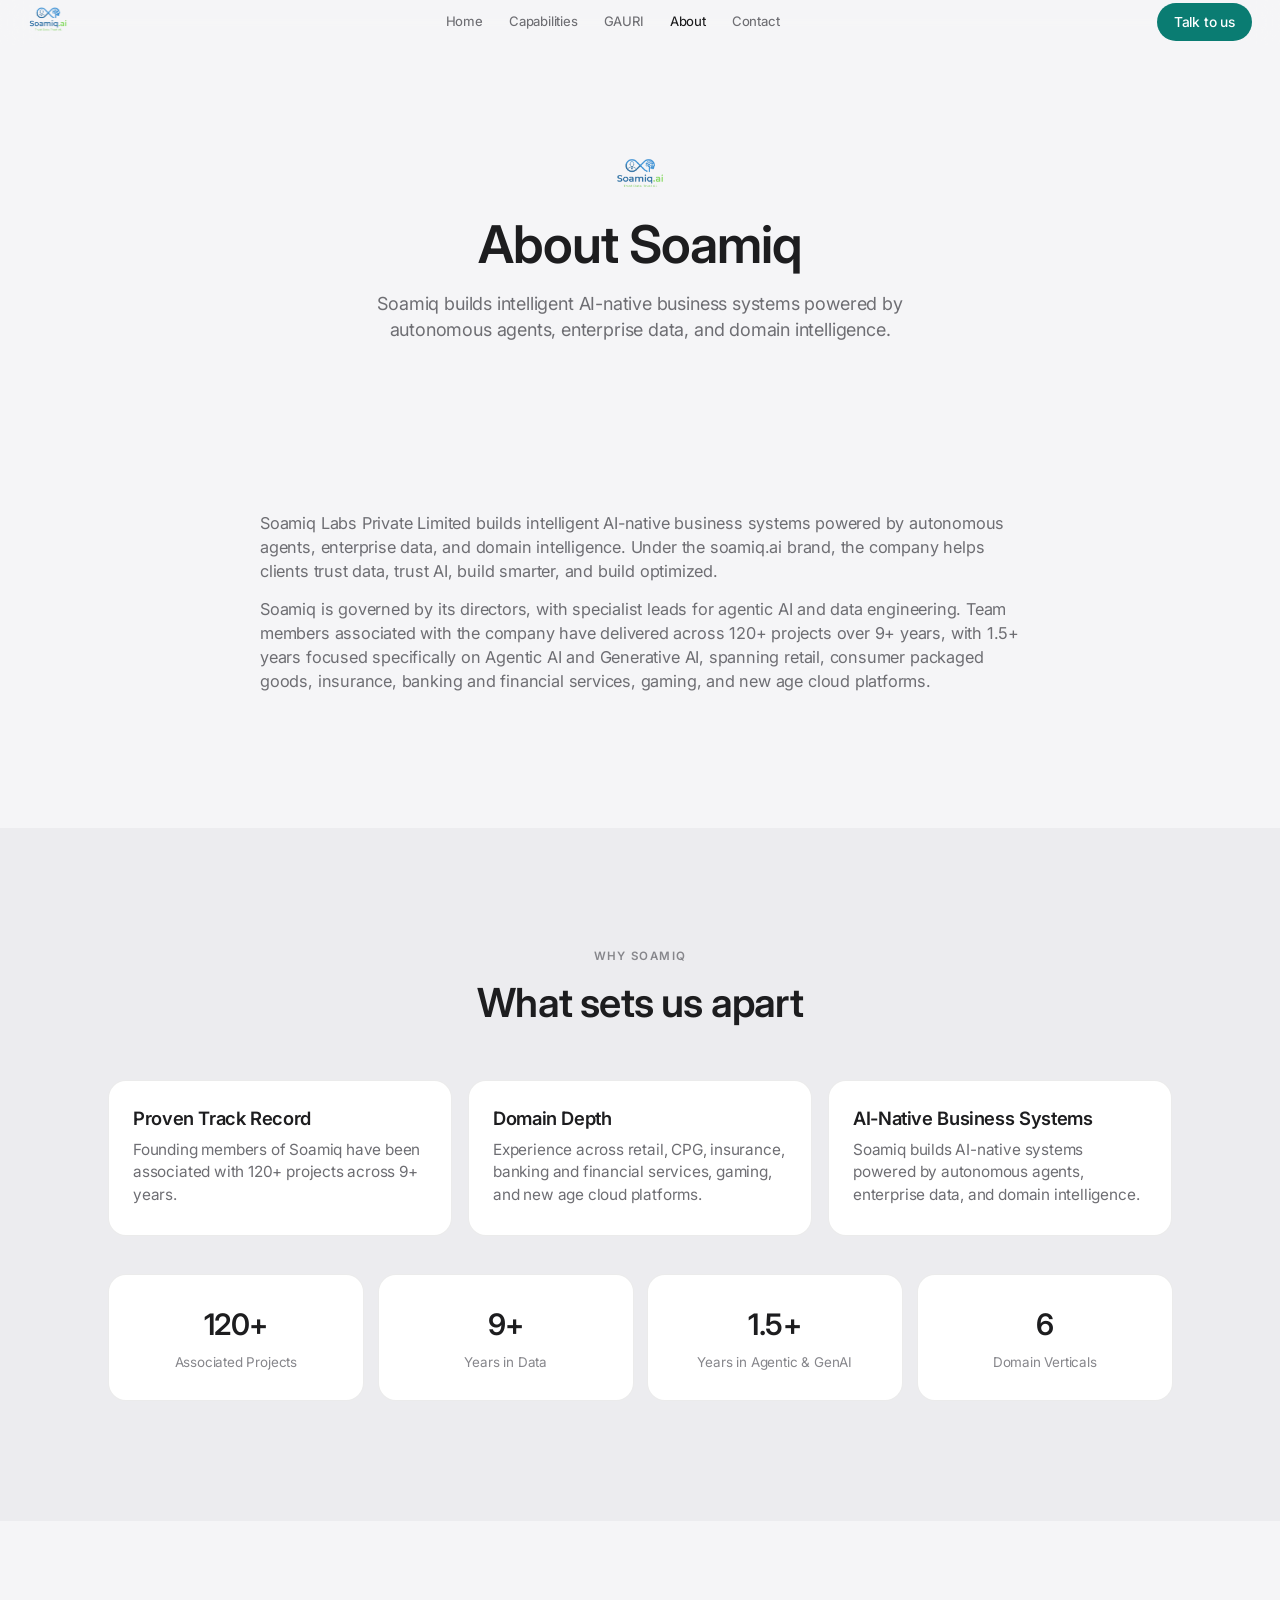
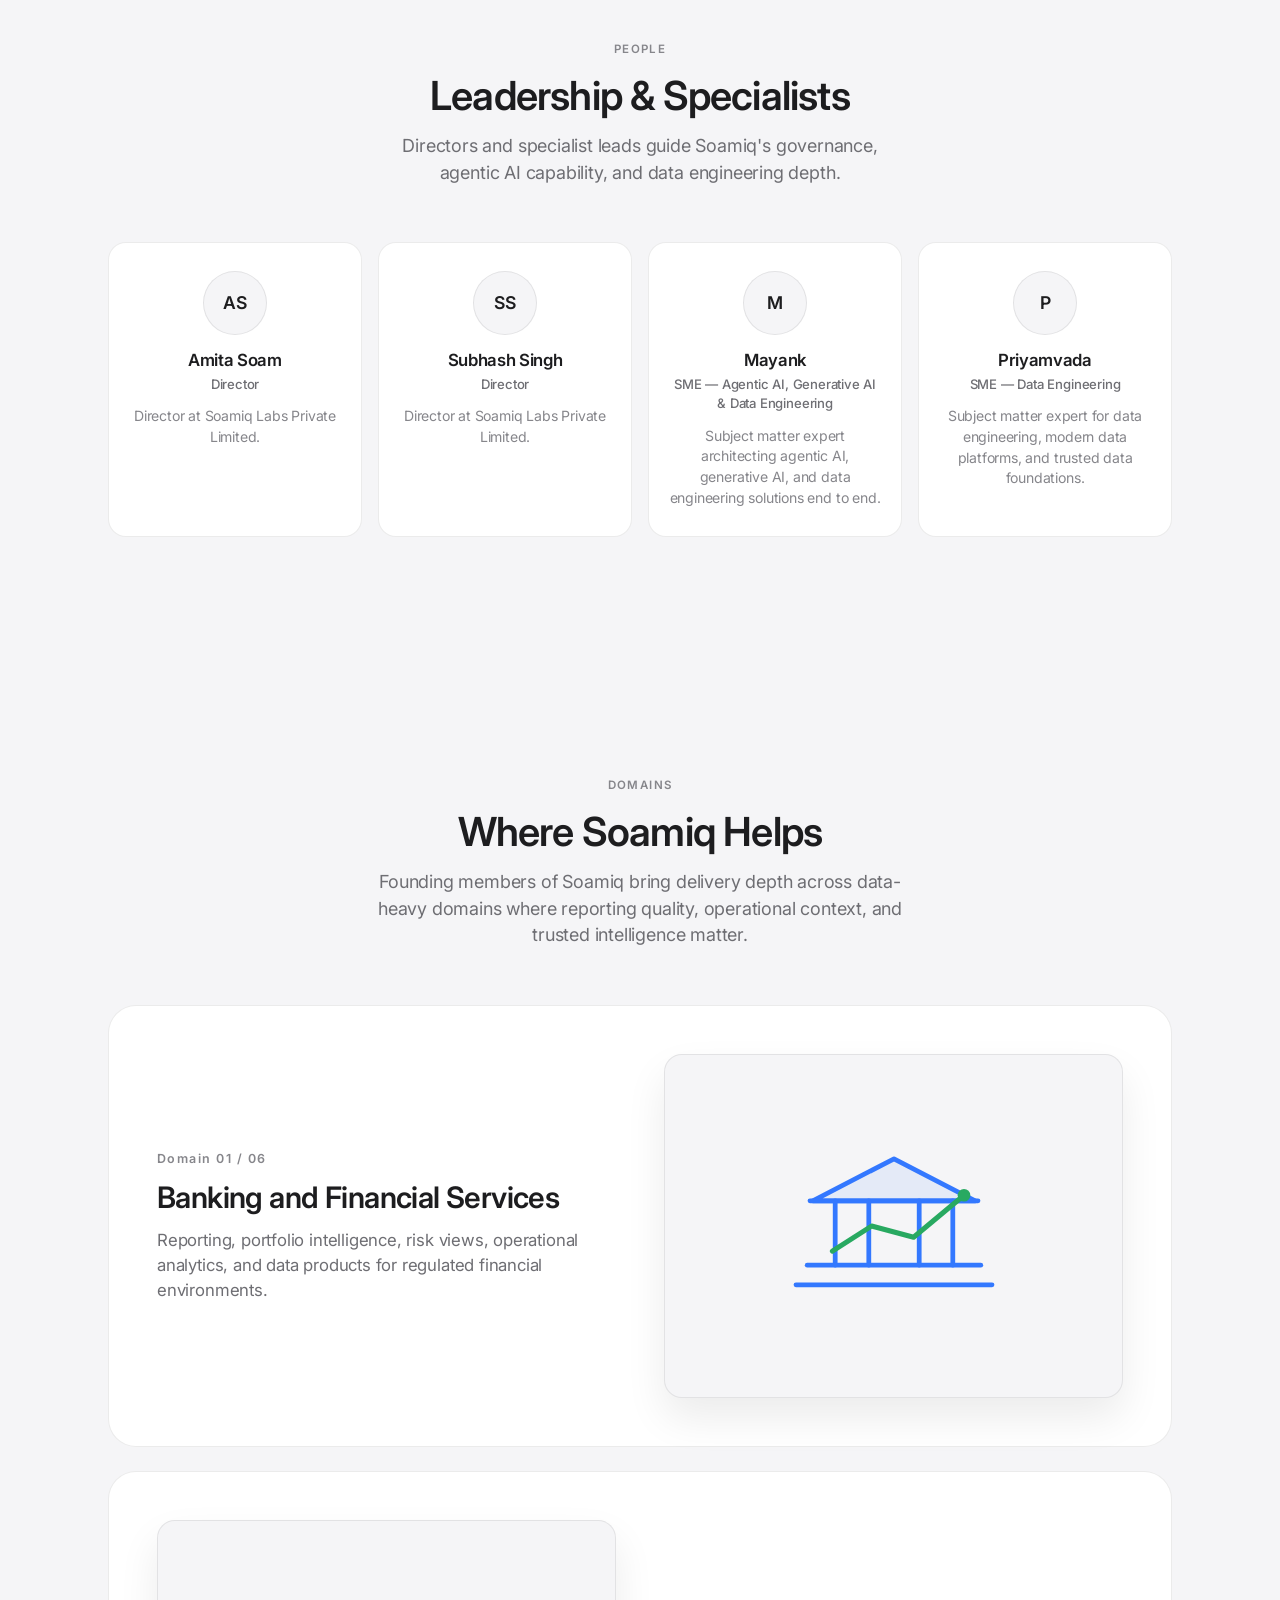
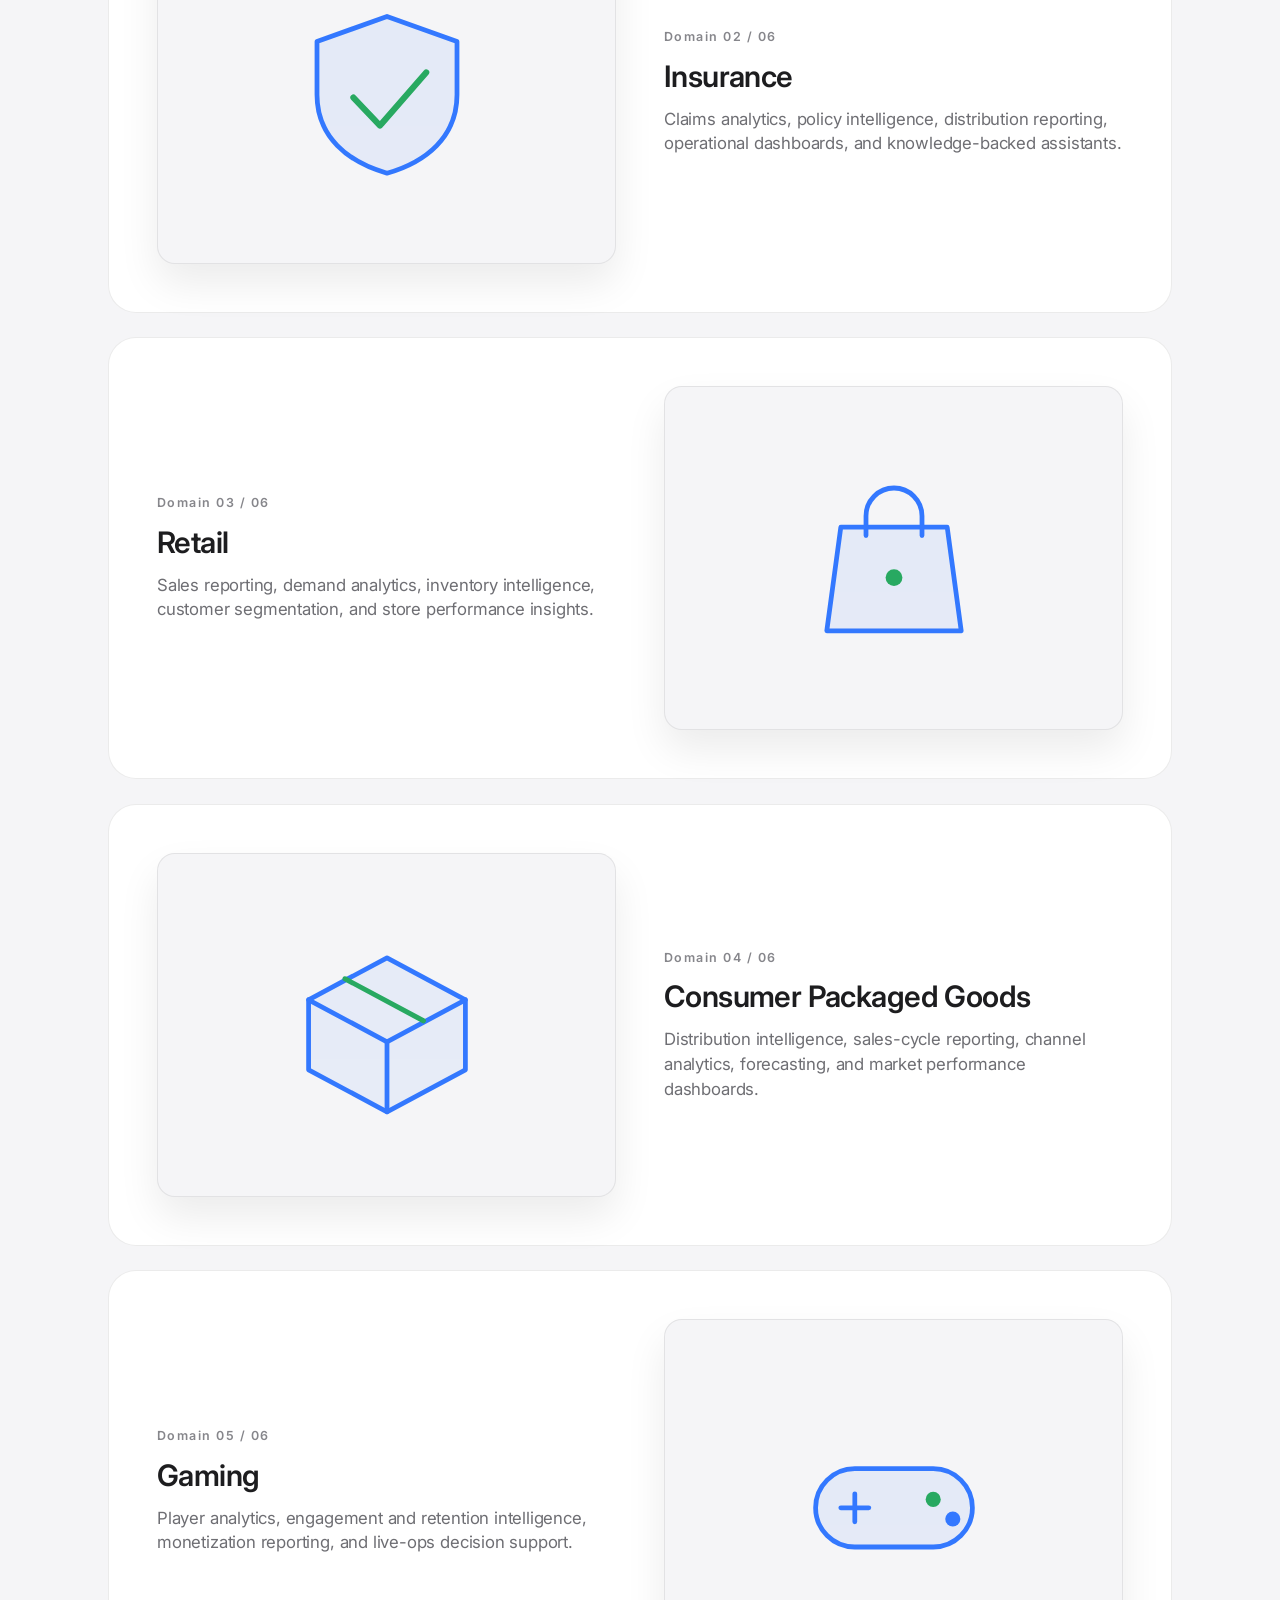
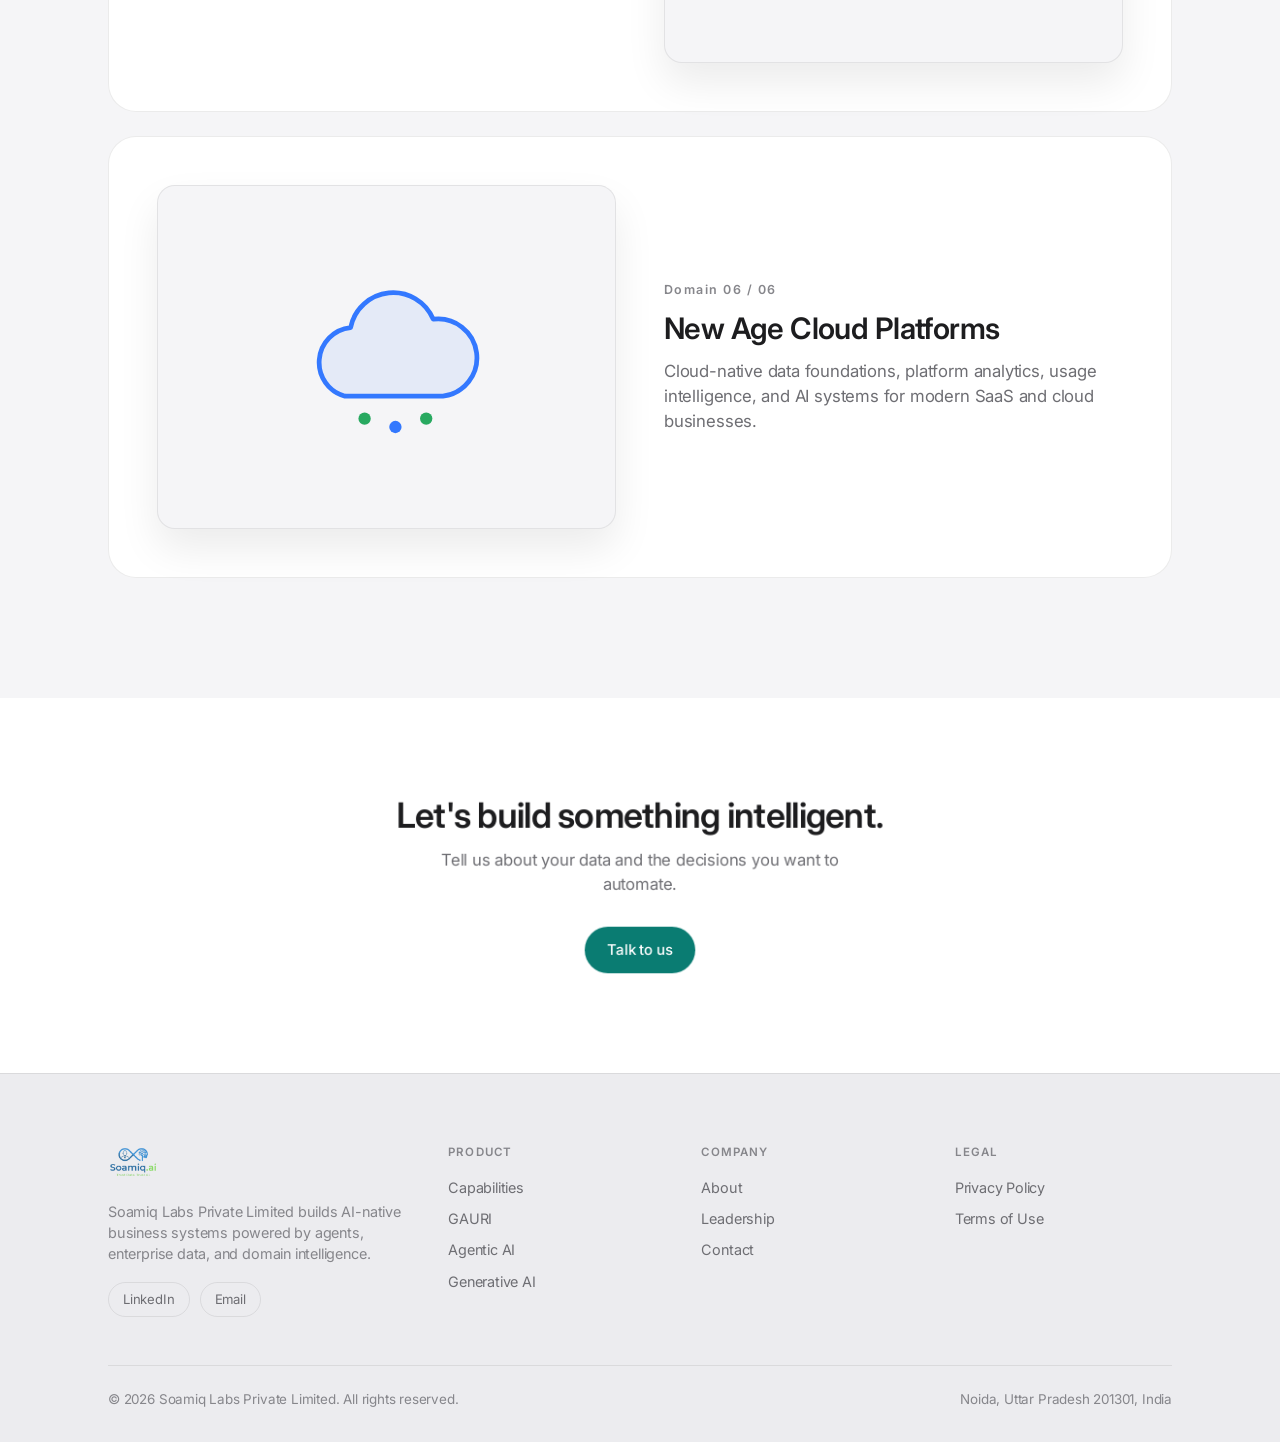
==== commit 8ed9220b: "feat: add Soamiq design tokens (Apple-system shape) Canvas #F5F5F7, immersive #1C1D21, teal accent #" ====
--- a/about/index.html
+++ b/about/index.html
@@ -6,7 +6,7 @@
   <title>About — Leadership & Specialists | Soamiq</title>
   <meta name="description" content="Soamiq Labs Private Limited builds AI-native business systems. Led by directors Amita Soam and Subhash Singh, with SMEs Mayank (Agentic & GenAI) and Priyamvada (Data Engineering)." />
   <link rel="canonical" href="https://soamiq.ai/about" />
-  <meta name="theme-color" content="#05060a" />
+  <meta name="theme-color" content="#f5f5f7" />
   <meta property="og:title" content="About Soamiq" />
   <meta property="og:description" content="Leadership, specialists, and domain depth at Soamiq." />
   <link rel="icon" type="image/svg+xml" href="/assets/img/favicon.svg" />
@@ -14,6 +14,7 @@
   <link rel="preconnect" href="https://fonts.googleapis.com" />
   <link rel="preconnect" href="https://fonts.gstatic.com" crossorigin />
   <link href="https://fonts.googleapis.com/css2?family=Inter:wght@400;500;600;700&display=swap" rel="stylesheet" />
+  <link rel="stylesheet" href="/assets/css/tokens.css" />
   <link rel="stylesheet" href="/assets/css/styles.css" />
 </head>
 <body>
--- a/assets/css/tokens.css
+++ b/assets/css/tokens.css
@@ -0,0 +1,81 @@
+/* ============================================================
+   SOAMIQ design tokens — Apple-system shape, Soamiq palette
+   Techniques from PDMEnt tokens.css; colors remapped (no cream/lime).
+   ============================================================ */
+:root {
+  /* Surfaces */
+  --bg-canvas: #f5f5f7;       /* default light canvas */
+  --bg-elevated: #ffffff;     /* elevated / white tiles */
+  --bg-immersive: #1c1d21;    /* dark cinema stages */
+  --bg-parchment: #ececef;    /* soft gray footer / light alt */
+  --bg-dark: var(--bg-immersive);
+  --bg-ink: #121316;
+  --bg-light: var(--bg-canvas);
+  --bg-white: var(--bg-elevated);
+
+  /* Ink pairs — light surfaces */
+  --ink: #1d1d1f;
+  --ink-soft: #6e6e73;
+  --muted: #6e6e73;
+  --faint: #86868b;
+
+  /* Ink pairs — immersive (on-dark) */
+  --ink-on-dark: #f5f5f7;
+  --muted-on-dark: #a1a1a6;
+  --faint-on-dark: #86868b;
+
+  /* Accent — one restrained teal */
+  --accent: #0a7c72;
+  --accent-dark: #065f58;     /* links on light */
+  --accent-bright: #2bb5a8;   /* on-dark accent */
+  --accent-soft: rgba(10, 124, 114, 0.12);
+
+  /* Lines (hairlines over shadows) */
+  --line: rgba(0, 0, 0, 0.08);
+  --line-strong: rgba(0, 0, 0, 0.14);
+  --line-on-dark: rgba(255, 255, 255, 0.1);
+  --line-on-dark-strong: rgba(255, 255, 255, 0.18);
+
+  /* Soft shadow — product media only */
+  --shadow-media: 0 20px 40px rgba(0, 0, 0, 0.08);
+
+  /* Type */
+  --font: "Inter", -apple-system, BlinkMacSystemFont, "Segoe UI", Roboto, sans-serif;
+  --body-size: 17px;
+  --body-lh: 1.47;
+  --body-weight: 400;
+
+  /* Chrome / space */
+  --nav-global: 44px;
+  --nav-local: 52px;
+  --nav-h: var(--nav-global);
+  --section-y: clamp(96px, 12vw, 120px);
+  --gutter: clamp(16px, 4vw, 28px);
+  --max: 980px;
+  --max-wide: 1120px;
+  --max-catalog: 1400px;
+
+  /* Radius */
+  --radius-s: 12px;
+  --radius-m: 18px;
+  --radius-l: 28px;
+  --radius-pill: 9999px;
+
+  /* Motion — Apple ease-out */
+  --ease: cubic-bezier(0.22, 1, 0.36, 1);
+  --ease-out: cubic-bezier(0.16, 1, 0.3, 1);
+  --ease-in: cubic-bezier(0.4, 0, 1, 1);
+  --fast: 180ms;
+  --med: 320ms;
+  --slow: 600ms;
+
+  --sticky-stack: 44px;
+}
+
+@media (prefers-reduced-motion: reduce) {
+  :root {
+    --fast: 0ms;
+    --med: 0ms;
+    --slow: 0ms;
+  }
+}
--- a/assets/css/styles.css
+++ b/assets/css/styles.css
@@ -1,485 +1,1104 @@
 /* ============================================================
-   SOAMIQ — Apple-like sparse redesign
-   Near-black / white, single sans, cinematic spacing.
-   Logo: use existing assets only — do not invent marks.
+   SOAMIQ — Apple-system visual v2
+   Light canvas default · immersive stages · teal accent · Inter only
    ============================================================ */
 
-:root {
-  --bg: #05060a;
-  --bg-elevated: #0b0c12;
-  --bg-soft: #10121a;
-  --surface: #12141c;
-  --surface-2: #181b26;
-  --ink: #f5f5f7;
-  --text: #f5f5f7;
-  --muted: #a1a1a6;
-  --faint: #6e6e73;
-  --line: rgba(255, 255, 255, 0.08);
-  --line-strong: rgba(255, 255, 255, 0.16);
-  --white: #ffffff;
-  --accent: #2997ff;
-  --accent-soft: rgba(41, 151, 255, 0.14);
-  --radius: 18px;
-  --radius-sm: 12px;
-  --radius-lg: 28px;
-  --max: 1120px;
-  --ease: cubic-bezier(0.16, 1, 0.3, 1);
-  --nav-h: 56px;
-}
 
 * { box-sizing: border-box; }
-html { scroll-behavior: smooth; scroll-padding-top: calc(var(--nav-h) + 24px); -webkit-text-size-adjust: 100%; }
+html {
+  scroll-behavior: smooth;
+  scroll-padding-top: calc(var(--nav-h) + 24px);
+  -webkit-text-size-adjust: 100%;
+}
 body {
   margin: 0;
-  font-family: "Inter", -apple-system, BlinkMacSystemFont, "Segoe UI", Roboto, sans-serif;
-  background: var(--bg);
-  color: var(--text);
-  line-height: 1.55;
+  font-family: var(--font);
+  font-size: var(--body-size);
+  font-weight: var(--body-weight);
+  line-height: var(--body-lh);
+  background: var(--bg-canvas);
+  color: var(--ink);
   -webkit-font-smoothing: antialiased;
   -moz-osx-font-smoothing: grayscale;
   overflow-x: hidden;
   letter-spacing: -0.011em;
 }
 h1, h2, h3, h4 {
-  font-family: "Inter", -apple-system, BlinkMacSystemFont, sans-serif;
+  font-family: var(--font);
   margin: 0;
-  line-height: 1.05;
-  letter-spacing: -0.04em;
+  line-height: 1.08;
+  letter-spacing: -0.02em;
   font-weight: 600;
-  color: var(--ink);
+  color: inherit;
 }
 p { margin: 0; }
 a { color: inherit; text-decoration: none; }
 img, svg { display: block; max-width: 100%; }
 ul, ol { margin: 0; padding: 0; }
 
-.container { width: 100%; max-width: var(--max); margin: 0 auto; padding: 0 28px; }
-.skip-link { position: absolute; left: -999px; top: 0; z-index: 400; background: var(--accent); color: #fff; padding: 10px 16px; border-radius: 0 0 8px 0; }
+.container {
+  width: 100%;
+  max-width: var(--max-wide);
+  margin: 0 auto;
+  padding: 0 var(--gutter);
+}
+.wrap {
+  width: 100%;
+  max-width: var(--max);
+  margin: 0 auto;
+  padding: 0 var(--gutter);
+}
+.skip-link {
+  position: absolute; left: -999px; top: 0; z-index: 400;
+  background: var(--accent); color: #fff; padding: 10px 16px; border-radius: 0 0 8px 0;
+}
 .skip-link:focus { left: 0; }
-.progress { position: fixed; top: 0; left: 0; height: 2px; width: 0; z-index: 300; background: var(--accent); transition: width .1s linear; }
-
-/* ---------- Buttons ---------- */
+.progress {
+  position: fixed; top: 0; left: 0; height: 2px; width: 0; z-index: 300;
+  background: var(--accent); transition: width .1s linear;
+}
+
+/* ---------- Buttons (pills) ---------- */
 .btn {
-  --py: 14px; --px: 26px;
+  --py: 12px; --px: 22px;
   display: inline-flex; align-items: center; justify-content: center; gap: 8px;
-  padding: var(--py) var(--px); border-radius: 980px; font-weight: 500; font-size: 0.95rem;
-  border: 1px solid transparent; cursor: pointer; white-space: nowrap; color: var(--text);
-  transition: transform .35s var(--ease), background .25s, border-color .25s, color .25s, opacity .25s;
-}
-.btn--sm { --py: 9px; --px: 18px; font-size: 0.88rem; }
+  padding: var(--py) var(--px);
+  border-radius: var(--radius-pill);
+  font-weight: 500; font-size: 0.94rem;
+  border: 1px solid transparent; cursor: pointer; white-space: nowrap;
+  transition:
+    transform var(--fast) var(--ease-out),
+    background var(--fast),
+    border-color var(--fast),
+    color var(--fast),
+    opacity var(--fast);
+  min-height: 44px;
+}
+.btn--sm { --py: 8px; --px: 16px; font-size: 0.86rem; min-height: 36px; }
 .btn--block { width: 100%; }
-.btn--primary { background: var(--white); color: #05060a; }
-.btn--primary:hover { transform: translateY(-1px); opacity: 0.92; }
-.btn--ghost { background: transparent; color: var(--text); border-color: var(--line-strong); }
-.btn--ghost:hover { border-color: rgba(255,255,255,0.4); transform: translateY(-1px); }
-.btn--text { background: transparent; color: var(--accent); padding-inline: 0; border: 0; }
+.btn--primary {
+  background: var(--accent);
+  color: #fff;
+}
+.btn--primary:hover { background: var(--accent-dark); transform: scale(0.98); }
+.btn--ghost {
+  background: transparent;
+  color: var(--ink);
+  border-color: var(--line-strong);
+}
+.btn--ghost:hover { border-color: var(--ink); transform: scale(0.98); }
+.btn--text { background: transparent; color: var(--accent-dark); padding-inline: 0; border: 0; min-height: auto; }
 .btn--text:hover { opacity: 0.8; }
 
-/* ---------- Type ---------- */
-.eyebrow { text-transform: uppercase; letter-spacing: .14em; font-size: .72rem; font-weight: 600; color: var(--faint); margin: 0 0 18px; }
-.section { padding: 140px 0; position: relative; }
-.section--tight { padding: 100px 0; }
-.section--alt { background: var(--bg-elevated); }
-.section--white { background: var(--bg-soft); }
-.section__head { max-width: 720px; margin: 0 auto 72px; text-align: center; }
-.section__title { font-size: clamp(2rem, 4.4vw, 3.4rem); }
-.lead { font-size: 1.2rem; color: var(--muted); margin-top: 18px; line-height: 1.5; font-weight: 400; }
-.lead--center { max-width: 48ch; margin-inline: auto; }
+/* On immersive surfaces */
+.tile--immersive .btn--primary,
+.stage--immersive .btn--primary,
+.gnav--on-dark .btn--primary {
+  background: var(--ink-on-dark);
+  color: var(--bg-immersive);
+}
+.tile--immersive .btn--primary:hover,
+.stage--immersive .btn--primary:hover {
+  opacity: 0.92;
+  background: var(--ink-on-dark);
+}
+.tile--immersive .btn--ghost,
+.stage--immersive .btn--ghost {
+  color: var(--ink-on-dark);
+  border-color: var(--line-on-dark-strong);
+}
+.tile--immersive .btn--ghost:hover,
+.stage--immersive .btn--ghost:hover {
+  border-color: rgba(255,255,255,0.5);
+}
+
+/* ---------- Type helpers ---------- */
+.eyebrow {
+  text-transform: uppercase; letter-spacing: .12em;
+  font-size: .72rem; font-weight: 600; color: var(--faint); margin: 0 0 16px;
+}
+.lede {
+  font-size: 1.125rem; color: var(--muted); margin-top: 16px;
+  line-height: 1.47; font-weight: 400; max-width: 48ch;
+}
+.lede--center { margin-inline: auto; text-align: center; }
 .muted { color: var(--muted); }
-.grad-text { color: var(--ink); }
 .chip {
   display: inline-flex; align-items: center; gap: 8px;
-  padding: 7px 14px; border-radius: 980px; font-size: .78rem; font-weight: 500;
-  color: var(--muted); background: rgba(255,255,255,0.04); border: 1px solid var(--line);
+  padding: 7px 14px; border-radius: var(--radius-pill);
+  font-size: .78rem; font-weight: 500;
+  color: var(--muted); background: rgba(0,0,0,0.03); border: 1px solid var(--line);
 }
 .chip .dot { width: 6px; height: 6px; border-radius: 50%; background: var(--accent); }
 
-/* ---------- Brand / logo slots (existing assets only) ---------- */
+/* ---------- Brand / logo slots ---------- */
 .brand { display: inline-flex; align-items: center; }
 .brand__img {
-  height: 28px; width: auto; display: block;
-  /* temporary placeholder until official dark-ready wordmark arrives */
+  height: 26px; width: auto; display: block;
+  /* placeholder wordmark — invert only on dark surfaces */
+  opacity: 0.96;
+}
+.tile--immersive .brand__img,
+.stage--immersive .brand__img,
+.gnav--on-dark .brand__img,
+.footer--parchment .brand__img {
+  /* light wordmark on dark; dark on parchment stays as-is */
+}
+.tile--immersive .brand__img,
+.stage--immersive .brand__img,
+.gnav--on-dark .brand__img {
   filter: brightness(0) invert(1);
-  opacity: 0.96;
-}
-.footer .brand__img { height: 36px; }
-.logo-slot {
-  display: inline-flex; align-items: center; justify-content: center;
-  min-height: 28px;
-}
-.logo-slot--hero {
-  margin-bottom: 36px;
-}
-.logo-slot--hero .brand__img { height: 36px; }
-.nav__inner a:hover .brand__img { opacity: .7; }
-
-/* ---------- Nav ---------- */
+}
+.footer .brand__img { height: 32px; }
+.logo-slot { display: inline-flex; align-items: center; justify-content: center; min-height: 28px; }
+.logo-slot--hero { margin-bottom: 28px; }
+.logo-slot--hero .brand__img { height: 32px; }
+.gnav a:hover .brand__img { opacity: .7; }
+
+/* ============================================================
+   Global nav — frosted sticky ~44px
+   ============================================================ */
+.gnav,
 .nav {
   position: sticky; top: 0; z-index: 200;
-  transition: background .35s var(--ease), border-color .35s;
+  transition: background var(--med) var(--ease-out), border-color var(--med), color var(--med);
   border-bottom: 1px solid transparent;
-  backdrop-filter: saturate(160%) blur(20px);
-  -webkit-backdrop-filter: saturate(160%) blur(20px);
-  background: rgba(5, 6, 10, 0.72);
-}
-.nav.is-scrolled { background: rgba(5, 6, 10, 0.88); border-bottom-color: var(--line); }
-.nav__inner { display: flex; align-items: center; justify-content: space-between; height: var(--nav-h); gap: 20px; }
-.nav__links { display: flex; align-items: center; gap: 28px; }
-.nav__links a { font-size: .88rem; color: var(--muted); transition: color .2s; font-weight: 450; }
+  backdrop-filter: saturate(180%) blur(20px);
+  -webkit-backdrop-filter: saturate(180%) blur(20px);
+  background: rgba(245, 245, 247, 0.72);
+  color: var(--ink);
+}
+.gnav.is-scrolled,
+.nav.is-scrolled {
+  background: rgba(245, 245, 247, 0.88);
+  border-bottom-color: var(--line);
+}
+/* Progressive chrome: slightly more transparent over immersive hero */
+body.has-immersive-hero .gnav:not(.is-scrolled),
+body.has-immersive-hero .nav:not(.is-scrolled) {
+  background: rgba(28, 29, 33, 0.55);
+  color: var(--ink-on-dark);
+}
+body.has-immersive-hero .gnav:not(.is-scrolled) .brand__img,
+body.has-immersive-hero .nav:not(.is-scrolled) .brand__img {
+  filter: brightness(0) invert(1);
+}
+body.has-immersive-hero .gnav:not(.is-scrolled) .gnav__links a,
+body.has-immersive-hero .nav:not(.is-scrolled) .nav__links a {
+  color: var(--muted-on-dark);
+}
+body.has-immersive-hero .gnav:not(.is-scrolled) .gnav__links a:hover,
+body.has-immersive-hero .gnav:not(.is-scrolled) .gnav__links a.is-active,
+body.has-immersive-hero .nav:not(.is-scrolled) .nav__links a:hover,
+body.has-immersive-hero .nav:not(.is-scrolled) .nav__links a.is-active {
+  color: var(--ink-on-dark);
+}
+body.has-immersive-hero .gnav:not(.is-scrolled) .nav__toggle span,
+body.has-immersive-hero .nav:not(.is-scrolled) .nav__toggle span {
+  background: var(--ink-on-dark);
+}
+body.has-immersive-hero .gnav:not(.is-scrolled) .btn--primary,
+body.has-immersive-hero .nav:not(.is-scrolled) .btn--primary {
+  background: var(--ink-on-dark);
+  color: var(--bg-immersive);
+}
+
+.gnav__inner,
+.nav__inner {
+  display: flex; align-items: center; justify-content: space-between;
+  height: var(--nav-h); gap: 20px;
+  max-width: var(--max-catalog);
+  margin: 0 auto;
+  padding: 0 var(--gutter);
+}
+.gnav__links,
+.nav__links { display: flex; align-items: center; gap: 26px; }
+.gnav__links a,
+.nav__links a {
+  font-size: .82rem; color: var(--muted);
+  transition: color var(--fast); font-weight: 450;
+}
+.gnav__links a:hover, .gnav__links a.is-active,
 .nav__links a:hover, .nav__links a.is-active { color: var(--ink); }
+.gnav__actions,
 .nav__actions { display: flex; align-items: center; gap: 12px; }
-.nav__toggle { display: none; flex-direction: column; gap: 5px; background: none; border: 0; cursor: pointer; padding: 8px; }
-.nav__toggle span { width: 20px; height: 1.5px; background: var(--ink); border-radius: 2px; transition: transform .3s, opacity .3s; }
+.nav__toggle {
+  display: none; flex-direction: column; gap: 5px;
+  background: none; border: 0; cursor: pointer; padding: 8px;
+}
+.nav__toggle span {
+  width: 18px; height: 1.5px; background: currentColor; border-radius: 2px;
+  transition: transform var(--med), opacity var(--med);
+}
 .nav__toggle[aria-expanded="true"] span:nth-child(1) { transform: translateY(6.5px) rotate(45deg); }
 .nav__toggle[aria-expanded="true"] span:nth-child(2) { opacity: 0; }
 .nav__toggle[aria-expanded="true"] span:nth-child(3) { transform: translateY(-6.5px) rotate(-45deg); }
-.nav__mobile { display: none; flex-direction: column; padding: 8px 28px 22px; background: rgba(5,6,10,0.96); border-bottom: 1px solid var(--line); }
-.nav__mobile a { padding: 14px 0; color: var(--muted); border-bottom: 1px solid var(--line); font-size: 1rem; }
+.nav__mobile {
+  display: none; flex-direction: column;
+  padding: 8px var(--gutter) 22px;
+  background: rgba(245,245,247,0.96);
+  border-bottom: 1px solid var(--line);
+  color: var(--ink);
+}
+.nav__mobile a {
+  padding: 14px 0; color: var(--muted); border-bottom: 1px solid var(--line); font-size: 1rem;
+}
 .nav__mobile a:last-of-type { border-bottom: 0; }
 .nav__mobile .btn { margin-top: 14px; }
 .nav__mobile.is-open { display: flex; }
 
-/* ---------- Sparse homepage stages (one idea / viewport) ---------- */
+/* Optional local nav */
+.lnav {
+  position: sticky; top: var(--nav-h); z-index: 190;
+  height: var(--nav-local);
+  backdrop-filter: saturate(180%) blur(20px);
+  -webkit-backdrop-filter: saturate(180%) blur(20px);
+  background: rgba(245, 245, 247, 0.86);
+  border-bottom: 1px solid var(--line);
+  display: flex; align-items: center;
+}
+.lnav__inner {
+  display: flex; align-items: center; justify-content: space-between;
+  width: 100%; max-width: var(--max-catalog); margin: 0 auto; padding: 0 var(--gutter); gap: 16px;
+}
+.lnav__title { font-size: .95rem; font-weight: 600; letter-spacing: -0.02em; }
+.lnav__links { display: flex; gap: 20px; flex-wrap: wrap; }
+.lnav__links a { font-size: .82rem; color: var(--muted); }
+.lnav__links a:hover, .lnav__links a.is-active { color: var(--ink); }
+
+/* ============================================================
+   Full-bleed tiles — color change = divider, 0 gap
+   ============================================================ */
+.tile {
+  position: relative;
+  width: 100%;
+  padding: var(--section-y) 0;
+  margin: 0;
+}
+.tile--canvas { background: var(--bg-canvas); color: var(--ink); }
+.tile--white { background: var(--bg-elevated); color: var(--ink); }
+.tile--parchment { background: var(--bg-parchment); color: var(--ink); }
+.tile--immersive {
+  background: var(--bg-immersive);
+  color: var(--ink-on-dark);
+}
+.tile--immersive .eyebrow { color: var(--faint-on-dark); }
+.tile--immersive .lede,
+.tile--immersive .muted { color: var(--muted-on-dark); }
+.tile--immersive .chip {
+  color: var(--muted-on-dark);
+  background: rgba(255,255,255,0.06);
+  border-color: var(--line-on-dark);
+}
+
+/* Soft radial light/depth on immersive (not flat fill) */
+.tile--immersive.tile--lit::before,
+.stage--immersive.stage--lit::before {
+  content: "";
+  position: absolute; inset: 0; pointer-events: none;
+  background:
+    radial-gradient(ellipse 80% 55% at 50% 0%, rgba(43, 181, 168, 0.14), transparent 55%),
+    radial-gradient(ellipse 60% 40% at 80% 80%, rgba(255,255,255,0.04), transparent 50%);
+}
+.tile--immersive > *,
+.stage--immersive > * { position: relative; z-index: 1; }
+
+.block { padding: var(--section-y) 0; }
+.section { padding: var(--section-y) 0; position: relative; }
+.section--tight { padding: clamp(64px, 8vw, 96px) 0; }
+.section--alt { background: var(--bg-parchment); }
+.section--white { background: var(--bg-elevated); }
+.section__head { max-width: 640px; margin: 0 auto 56px; text-align: center; }
+.section__title { font-size: clamp(1.75rem, 3.5vw, 2.5rem); letter-spacing: -0.02em; }
+.lead { font-size: 1.125rem; color: var(--muted); margin-top: 16px; line-height: 1.47; font-weight: 400; }
+.lead--center { max-width: 48ch; margin-inline: auto; }
+
+/* ============================================================
+   Home stages
+   ============================================================ */
 .stage-view {
-  min-height: calc(100vh - var(--nav-h));
+  min-height: calc(100svh - var(--nav-h));
   display: flex; align-items: center;
-  padding: 80px 0;
+  padding: var(--section-y) 0;
   position: relative;
 }
 .stage-view--center { text-align: center; }
 .stage-view--center .container { max-width: 920px; }
 .stage-view__kicker {
-  font-size: clamp(2.8rem, 8vw, 5.6rem);
+  font-size: clamp(2.5rem, 6vw, 3.5rem);
   font-weight: 600;
-  letter-spacing: -0.045em;
-  line-height: 1.02;
-  color: var(--ink);
+  letter-spacing: -0.02em;
+  line-height: 1.05;
+}
+@media (min-width: 868px) {
+  .stage-view__kicker,
+  .hero-apple__title {
+    font-size: clamp(3rem, 5vw, 3.5rem); /* ~48–56px desktop */
+  }
 }
 .stage-view__sub {
-  margin: 28px auto 0;
-  max-width: 36ch;
-  font-size: 1.25rem;
+  margin: 22px auto 0;
+  max-width: 38ch;
+  font-size: 1.125rem;
   color: var(--muted);
-  line-height: 1.45;
-}
-.stage-view__cta { margin-top: 40px; display: flex; justify-content: center; gap: 14px; flex-wrap: wrap; }
+  line-height: 1.47;
+}
+.tile--immersive .stage-view__sub { color: var(--muted-on-dark); }
+.stage-view__cta {
+  margin-top: 36px; display: flex; justify-content: center; gap: 12px; flex-wrap: wrap;
+}
+
+/* Apple-like hero with product object */
+.hero-apple {
+  min-height: calc(100svh - var(--nav-h));
+  display: flex; align-items: center;
+  padding: clamp(64px, 10vw, 120px) 0;
+  position: relative;
+  overflow: hidden;
+}
+.hero-apple__inner {
+  display: grid;
+  grid-template-columns: 1.1fr 0.9fr;
+  gap: 48px;
+  align-items: center;
+  width: 100%;
+}
+.hero-apple__title {
+  font-size: clamp(2.5rem, 6vw, 3.5rem);
+  font-weight: 600;
+  letter-spacing: -0.02em;
+  line-height: 1.05;
+  margin-top: 8px;
+}
+.hero-apple__desc {
+  margin-top: 20px;
+  font-size: 1.125rem;
+  color: var(--muted-on-dark);
+  max-width: 40ch;
+  line-height: 1.47;
+}
+.hero-apple__cta {
+  display: flex; gap: 12px; flex-wrap: wrap; margin-top: 32px;
+}
+.hero-apple__media {
+  position: relative;
+  aspect-ratio: 4 / 5;
+  max-height: min(560px, 70vh);
+  border-radius: var(--radius-l);
+  background:
+    linear-gradient(160deg, rgba(43,181,168,0.18), transparent 50%),
+    linear-gradient(180deg, #2a2b31, #16171b);
+  border: 1px solid var(--line-on-dark);
+  box-shadow: var(--shadow-media);
+  display: grid; place-items: center;
+  overflow: hidden;
+}
+.hero-apple__object {
+  width: 72%;
+  max-width: 280px;
+  text-align: center;
+}
+.hero-apple__object-mark {
+  font-size: clamp(1.4rem, 3vw, 1.8rem);
+  font-weight: 600;
+  letter-spacing: -0.02em;
+  color: var(--ink-on-dark);
+  margin-bottom: 12px;
+}
+.hero-apple__object-flow {
+  font-size: .82rem;
+  color: var(--muted-on-dark);
+  letter-spacing: 0.04em;
+  line-height: 1.6;
+}
+.hero-apple__object-ring {
+  position: absolute;
+  inset: 12%;
+  border-radius: 50%;
+  border: 1px solid var(--line-on-dark);
+  opacity: 0.5;
+  pointer-events: none;
+}
+
+/* Highlight tiles (light) — pillars / lockups */
+.highlight-grid {
+  display: grid;
+  grid-template-columns: repeat(3, 1fr);
+  gap: 0;
+  border-top: 1px solid var(--line);
+  border-bottom: 1px solid var(--line);
+}
+.highlight-card {
+  padding: clamp(36px, 5vw, 56px) clamp(24px, 3vw, 40px);
+  border-right: 1px solid var(--line);
+  background: var(--bg-elevated);
+}
+.highlight-card:last-child { border-right: 0; }
+.highlight-card__idx {
+  font-size: .72rem; letter-spacing: .12em; text-transform: uppercase;
+  color: var(--faint); margin-bottom: 16px;
+}
+.highlight-card h3 {
+  font-size: clamp(1.25rem, 2vw, 1.5rem);
+  margin-bottom: 12px;
+  letter-spacing: -0.02em;
+}
+.highlight-card p { color: var(--muted); font-size: 1rem; max-width: 36ch; }
+.highlight-card__label {
+  margin-top: 18px; font-size: .72rem; letter-spacing: .1em;
+  text-transform: uppercase; color: var(--accent); font-weight: 600;
+}
 
 .pillar-rail { display: grid; gap: 0; max-width: 820px; margin: 0 auto; }
 .pillar-row {
-  display: grid; grid-template-columns: 120px 1fr; gap: 32px;
-  padding: 48px 0;
+  display: grid; grid-template-columns: 100px 1fr; gap: 28px;
+  padding: 40px 0;
   border-top: 1px solid var(--line);
   align-items: start;
 }
 .pillar-row:last-child { border-bottom: 1px solid var(--line); }
-.pillar-row__idx { font-size: .8rem; letter-spacing: .12em; text-transform: uppercase; color: var(--faint); padding-top: 8px; }
-.pillar-row h3 { font-size: clamp(1.5rem, 3vw, 2rem); margin-bottom: 12px; }
-.pillar-row p { color: var(--muted); font-size: 1.08rem; max-width: 48ch; }
-
+.pillar-row__idx {
+  font-size: .78rem; letter-spacing: .12em; text-transform: uppercase;
+  color: var(--faint); padding-top: 6px;
+}
+.pillar-row h3 { font-size: clamp(1.35rem, 2.5vw, 1.75rem); margin-bottom: 10px; }
+.pillar-row p { color: var(--muted); font-size: 1.05rem; max-width: 48ch; }
+
+/* Home GAURI tease card */
 .gauri-stage {
-  border: 1px solid var(--line);
-  border-radius: var(--radius-lg);
-  background: linear-gradient(180deg, rgba(255,255,255,0.03), rgba(255,255,255,0.01));
+  border: 1px solid var(--line-on-dark);
+  border-radius: var(--radius-l);
+  background: rgba(255,255,255,0.03);
   padding: clamp(40px, 6vw, 72px);
   text-align: center;
 }
-.gauri-stage__label { font-size: .78rem; letter-spacing: .16em; text-transform: uppercase; color: var(--accent); margin-bottom: 20px; }
-.gauri-stage h2 { font-size: clamp(1.8rem, 4vw, 2.8rem); max-width: 18ch; margin: 0 auto; }
-.gauri-stage p { margin: 20px auto 0; max-width: 42ch; color: var(--muted); font-size: 1.12rem; }
+.gauri-stage__label {
+  font-size: .78rem; letter-spacing: .14em; text-transform: uppercase;
+  color: var(--accent-bright); margin-bottom: 18px;
+}
+.gauri-stage h2 {
+  font-size: clamp(1.6rem, 3.5vw, 2.4rem);
+  max-width: 18ch; margin: 0 auto; letter-spacing: -0.02em;
+}
+.gauri-stage p {
+  margin: 18px auto 0; max-width: 42ch;
+  color: var(--muted-on-dark); font-size: 1.05rem;
+}
 .gauri-stage__flow {
-  display: flex; flex-wrap: wrap; justify-content: center; gap: 10px 8px;
-  margin: 36px 0 0; color: var(--faint); font-size: .92rem; font-weight: 500;
-}
-.gauri-stage__flow span { color: var(--ink); }
-.gauri-stage__flow i { font-style: normal; color: var(--faint); margin: 0 4px; }
-.gauri-stage .btn { margin-top: 36px; }
-
-/* ---------- Legacy / shared hero ---------- */
+  display: flex; flex-wrap: wrap; justify-content: center; gap: 8px;
+  margin: 32px 0 0; color: var(--faint-on-dark); font-size: .9rem; font-weight: 500;
+}
+.gauri-stage__flow span { color: var(--ink-on-dark); }
+.gauri-stage__flow i { font-style: normal; color: var(--faint-on-dark); margin: 0 4px; }
+.gauri-stage .btn { margin-top: 32px; }
+
+/* Action band (white) */
+.cta-band {
+  position: relative; overflow: hidden;
+  padding: clamp(64px, 8vw, 96px) var(--gutter);
+  text-align: center;
+  background: var(--bg-elevated);
+  color: var(--ink);
+  border: 0;
+  border-radius: 0;
+}
+.cta-band h2 {
+  font-size: clamp(1.6rem, 3vw, 2.25rem);
+  letter-spacing: -0.02em;
+}
+.cta-band p {
+  color: var(--muted); margin: 14px auto 28px;
+  max-width: 42ch; font-size: 1.05rem;
+}
+.cta-band .hero__cta,
+.cta-band .hero-apple__cta { justify-content: center; }
+
+/* ============================================================
+   Sticky storytelling (GAURI how-it-works)
+   ============================================================ */
+.sticky-story {
+  position: relative;
+  display: grid;
+  grid-template-columns: 1fr 1fr;
+  gap: 0;
+  min-height: 100vh;
+}
+.sticky-story__media {
+  position: sticky;
+  top: var(--nav-h);
+  height: calc(100svh - var(--nav-h));
+  display: flex; align-items: center; justify-content: center;
+  padding: 48px var(--gutter);
+  background: var(--bg-immersive);
+  color: var(--ink-on-dark);
+  overflow: hidden;
+}
+.sticky-story__media::before {
+  content: "";
+  position: absolute; inset: 0; pointer-events: none;
+  background:
+    radial-gradient(ellipse 70% 50% at 40% 30%, rgba(43,181,168,0.16), transparent 55%),
+    radial-gradient(ellipse 50% 40% at 90% 90%, rgba(255,255,255,0.04), transparent 50%);
+}
+.sticky-story__panel {
+  position: relative; z-index: 1;
+  width: 100%; max-width: 420px;
+  aspect-ratio: 4 / 5;
+  border-radius: var(--radius-l);
+  border: 1px solid var(--line-on-dark);
+  background: linear-gradient(180deg, #2a2b31, #16171b);
+  box-shadow: var(--shadow-media);
+  display: flex; flex-direction: column; justify-content: center;
+  padding: 40px 32px;
+  text-align: left;
+}
+.sticky-story__step-label {
+  font-size: .72rem; letter-spacing: .14em; text-transform: uppercase;
+  color: var(--accent-bright); margin-bottom: 12px;
+}
+.sticky-story__step-title {
+  font-size: clamp(1.75rem, 3vw, 2.25rem);
+  letter-spacing: -0.02em;
+  margin-bottom: 12px;
+}
+.sticky-story__step-body {
+  color: var(--muted-on-dark); font-size: 1rem; line-height: 1.47;
+}
+.sticky-story__dots {
+  display: flex; gap: 8px; margin-top: 28px;
+}
+.sticky-story__dots span {
+  width: 6px; height: 6px; border-radius: 50%;
+  background: var(--line-on-dark-strong);
+  transition: background var(--med) var(--ease-out), transform var(--med) var(--ease-out);
+}
+.sticky-story__dots span.is-active {
+  background: var(--accent-bright);
+  transform: scale(1.25);
+}
+.sticky-story__copy {
+  background: var(--bg-canvas);
+  color: var(--ink);
+}
+.sticky-story__chapter {
+  min-height: calc(100svh - var(--nav-h));
+  display: flex; align-items: center;
+  padding: 80px var(--gutter);
+  border-bottom: 1px solid var(--line);
+}
+.sticky-story__chapter:last-child { border-bottom: 0; }
+.sticky-story__chapter-inner { max-width: 420px; }
+.sticky-story__chapter .eyebrow { color: var(--accent); }
+.sticky-story__chapter h3 {
+  font-size: clamp(1.6rem, 3vw, 2.1rem);
+  margin-bottom: 14px;
+  letter-spacing: -0.02em;
+}
+.sticky-story__chapter p { color: var(--muted); font-size: 1.05rem; }
+
+/* Chapter spy rail (optional) */
+.spy-rail {
+  position: fixed;
+  right: 20px;
+  top: 50%;
+  transform: translateY(-50%);
+  z-index: 150;
+  display: none;
+  flex-direction: column;
+  gap: 10px;
+  opacity: 0;
+  transition: opacity var(--med) var(--ease-out);
+}
+.spy-rail.is-visible { opacity: 1; }
+.spy-rail a {
+  display: flex; align-items: center; gap: 10px;
+  font-size: .7rem; color: var(--faint);
+  writing-mode: horizontal-tb;
+}
+.spy-rail a::before {
+  content: "";
+  width: 6px; height: 6px; border-radius: 50%;
+  background: var(--line-strong);
+  flex-shrink: 0;
+  transition: background var(--fast), transform var(--fast);
+}
+.spy-rail a.is-active { color: var(--ink); }
+.spy-rail a.is-active::before {
+  background: var(--accent);
+  transform: scale(1.3);
+}
+@media (min-width: 1080px) {
+  .spy-rail { display: flex; }
+}
+
+/* ============================================================
+   Capability chapters — sparse full-bleed, not card grid
+   ============================================================ */
+.chapters { display: grid; gap: 0; }
+.chapter {
+  display: grid;
+  grid-template-columns: 1fr 1.15fr;
+  gap: clamp(32px, 5vw, 64px);
+  padding: clamp(72px, 10vw, 112px) 0;
+  border-top: 1px solid var(--line);
+  align-items: start;
+}
+.chapter:last-child { border-bottom: 1px solid var(--line); }
+.chapter:nth-child(even) {
+  /* alternating feel via parent tile or subtle parchment band */
+}
+.chapter__meta { position: sticky; top: calc(var(--nav-h) + 40px); }
+.chapter__tag {
+  font-size: .72rem; letter-spacing: .14em; text-transform: uppercase;
+  color: var(--faint); margin-bottom: 14px;
+}
+.chapter h3 {
+  font-size: clamp(1.5rem, 3vw, 2.1rem);
+  letter-spacing: -0.02em;
+}
+.chapter p {
+  color: var(--muted); font-size: 1.05rem; margin-top: 14px; max-width: 42ch;
+}
+.chapter__list { list-style: none; margin-top: 8px; display: grid; gap: 0; }
+.chapter__list li {
+  padding: 16px 0;
+  border-bottom: 1px solid var(--line);
+  color: var(--ink); font-size: .98rem;
+}
+.chapter__list li:last-child { border-bottom: 0; }
+.chapter--product {
+  grid-template-columns: 1fr;
+  text-align: center;
+  padding: clamp(80px, 10vw, 120px) 0;
+}
+.chapter--product .chapter__meta { position: static; max-width: 640px; margin: 0 auto; }
+.chapter--product h3 { font-size: clamp(1.6rem, 3.2vw, 2.3rem); }
+.chapter--product .btn { margin-top: 28px; }
+
+/* Full-bleed chapter bands (Capabilities page) */
+.cap-chapter {
+  padding: clamp(80px, 12vw, 140px) 0;
+  border: 0;
+}
+.cap-chapter:nth-child(odd) { background: var(--bg-canvas); }
+.cap-chapter:nth-child(even) { background: var(--bg-parchment); }
+.cap-chapter__inner {
+  max-width: var(--max-wide);
+  margin: 0 auto;
+  padding: 0 var(--gutter);
+  display: grid;
+  grid-template-columns: minmax(0, 0.9fr) minmax(0, 1.1fr);
+  gap: clamp(32px, 6vw, 80px);
+  align-items: start;
+}
+.cap-chapter__tag {
+  font-size: .72rem; letter-spacing: .14em; text-transform: uppercase;
+  color: var(--faint); margin-bottom: 16px;
+}
+.cap-chapter h2 {
+  font-size: clamp(1.75rem, 3.5vw, 2.5rem);
+  letter-spacing: -0.02em;
+  margin-bottom: 16px;
+}
+.cap-chapter__desc {
+  color: var(--muted); font-size: 1.05rem; max-width: 40ch; line-height: 1.47;
+}
+.cap-chapter__list {
+  list-style: none; display: grid; gap: 0;
+  border-top: 1px solid var(--line);
+}
+.cap-chapter__list li {
+  padding: 18px 0;
+  border-bottom: 1px solid var(--line);
+  font-size: 1rem; color: var(--ink);
+}
+
+/* ============================================================
+   Shared components (light-adapted)
+   ============================================================ */
+.page-hero {
+  padding: clamp(72px, 10vw, 112px) 0 48px;
+  position: relative; text-align: center;
+  background: var(--bg-canvas); color: var(--ink);
+}
+.page-hero h1 {
+  font-size: clamp(2.25rem, 4.5vw, 3.25rem);
+  letter-spacing: -0.02em;
+}
+.page-hero p {
+  color: var(--muted); max-width: 48ch; margin: 18px auto 0;
+  font-size: 1.125rem; line-height: 1.47;
+}
+
 .hero { position: relative; padding: 100px 0 90px; overflow: hidden; }
 .hero__orb { display: none; }
 .hero__inner { position: relative; display: grid; grid-template-columns: 1.1fr 0.9fr; gap: 56px; align-items: start; }
-.hero__title { font-size: clamp(2.6rem, 6vw, 4.4rem); font-weight: 600; letter-spacing: -0.045em; }
+.hero__title { font-size: clamp(2.25rem, 5vw, 3.25rem); font-weight: 600; letter-spacing: -0.02em; }
 .hero__type { display: block; margin-top: 10px; min-height: 1.15em; color: var(--muted); font-weight: 500; }
-.hero__caret { display: inline-block; width: 2px; height: 0.85em; background: var(--accent); margin-left: 4px; vertical-align: -0.08em; animation: blink 1s steps(1) infinite; }
+.hero__caret {
+  display: inline-block; width: 2px; height: 0.85em;
+  background: var(--accent); margin-left: 4px; vertical-align: -0.08em;
+  animation: blink 1s steps(1) infinite;
+}
 @keyframes blink { 50% { opacity: 0; } }
-.hero__desc { color: var(--muted); font-size: 1.18rem; max-width: 42ch; margin-top: 24px; line-height: 1.5; }
-.hero__cta { display: flex; gap: 14px; margin-top: 34px; flex-wrap: wrap; }
-.hero__proof { display: flex; gap: 36px; margin-top: 52px; flex-wrap: wrap; }
-.hero__proof dt { font-size: 1.8rem; font-weight: 600; letter-spacing: -0.03em; }
+.hero__desc { color: var(--muted); font-size: 1.125rem; max-width: 42ch; margin-top: 22px; line-height: 1.47; }
+.hero__cta { display: flex; gap: 12px; margin-top: 32px; flex-wrap: wrap; }
+.hero__proof { display: flex; gap: 36px; margin-top: 48px; flex-wrap: wrap; }
+.hero__proof dt { font-size: 1.6rem; font-weight: 600; letter-spacing: -0.02em; }
 .hero__proof dd { margin: 4px 0 0; color: var(--faint); font-size: .82rem; max-width: 16ch; }
 
-.panel { position: relative; background: var(--surface); border: 1px solid var(--line); border-radius: var(--radius-lg); padding: 28px; }
+.panel {
+  position: relative; background: var(--bg-elevated);
+  border: 1px solid var(--line); border-radius: var(--radius-l); padding: 28px;
+}
 .panel__top { display: flex; align-items: center; justify-content: space-between; margin-bottom: 22px; }
 .panel__eyebrow { font-size: .7rem; letter-spacing: .14em; text-transform: uppercase; color: var(--faint); }
 .panel__status { display: inline-flex; align-items: center; gap: 7px; font-size: .78rem; color: var(--muted); font-weight: 500; }
 .panel__status .dot { width: 6px; height: 6px; border-radius: 50%; background: var(--accent); }
 .panel__title { font-size: 1.15rem; margin-bottom: 18px; }
 .panel__layers { display: grid; gap: 10px; }
-.layer { display: flex; align-items: center; gap: 14px; padding: 14px 16px; border-radius: var(--radius-sm); background: var(--surface-2); border: 1px solid var(--line); }
+.layer {
+  display: flex; align-items: center; gap: 14px; padding: 14px 16px;
+  border-radius: var(--radius-s); background: var(--bg-canvas); border: 1px solid var(--line);
+}
 .layer__idx { font-size: .78rem; color: var(--faint); font-weight: 600; width: 22px; }
-.layer__name { font-weight: 500; font-size: .95rem; color: var(--ink); }
+.layer__name { font-weight: 500; font-size: .95rem; }
 .panel__note { margin-top: 16px; font-size: .82rem; color: var(--faint); }
 
-.strip { border-block: 1px solid var(--line); background: var(--bg-elevated); overflow: hidden; }
-.strip__track { display: flex; gap: 48px; padding: 18px 0; white-space: nowrap; width: max-content; animation: marquee 36s linear infinite; }
-.strip__track span { color: var(--faint); font-weight: 500; font-size: .9rem; display: inline-flex; align-items: center; gap: 48px; }
-.strip__track span::after { content: ""; width: 4px; height: 4px; border-radius: 50%; background: var(--line-strong); }
+.strip { border-block: 1px solid var(--line); background: var(--bg-parchment); overflow: hidden; }
+.strip__track {
+  display: flex; gap: 48px; padding: 18px 0; white-space: nowrap;
+  width: max-content; animation: marquee 36s linear infinite;
+}
+.strip__track span {
+  color: var(--faint); font-weight: 500; font-size: .9rem;
+  display: inline-flex; align-items: center; gap: 48px;
+}
+.strip__track span::after {
+  content: ""; width: 4px; height: 4px; border-radius: 50%; background: var(--line-strong);
+}
 @keyframes marquee { to { transform: translateX(-50%); } }
 
-/* ---------- Cards (minimal) ---------- */
 .cards { display: grid; grid-template-columns: repeat(3, 1fr); gap: 16px; }
 .cards--2 { grid-template-columns: repeat(2, 1fr); }
 .card {
-  position: relative; padding: 28px 24px; border-radius: var(--radius);
-  background: transparent; border: 1px solid var(--line);
-  transition: border-color .3s, background .3s;
-}
-.card:hover { border-color: var(--line-strong); background: rgba(255,255,255,0.02); }
+  position: relative; padding: 28px 24px; border-radius: var(--radius-m);
+  background: var(--bg-elevated); border: 1px solid var(--line);
+  transition: border-color var(--med);
+}
+.card:hover { border-color: var(--line-strong); }
 .card__tag {
   display: inline-grid; place-items: center; min-width: 40px; height: 28px; padding: 0 10px;
   border-radius: 8px; font-weight: 600; font-size: .75rem; color: var(--muted);
-  background: rgba(255,255,255,0.04); border: 1px solid var(--line); margin-bottom: 18px;
-}
-.card h3 { font-size: 1.2rem; margin-bottom: 10px; }
+  background: var(--bg-canvas); border: 1px solid var(--line); margin-bottom: 18px;
+}
+.card h3 { font-size: 1.15rem; margin-bottom: 10px; }
 .card p { color: var(--muted); font-size: .96rem; }
 .card__list { list-style: none; margin: 18px 0 0; display: grid; gap: 8px; }
 .card__list li { position: relative; padding-left: 16px; font-size: .9rem; color: var(--muted); }
-.card__list li::before { content: ""; position: absolute; left: 0; top: .6em; width: 5px; height: 5px; border-radius: 50%; background: var(--accent); }
-
-/* ---------- Scrolly / flow ---------- */
+.card__list li::before {
+  content: ""; position: absolute; left: 0; top: .6em;
+  width: 5px; height: 5px; border-radius: 50%; background: var(--accent);
+}
+
+/* Lineup cards — Learn more / primary CTA */
+.lineup {
+  display: grid;
+  grid-template-columns: repeat(auto-fit, minmax(260px, 1fr));
+  gap: 16px;
+}
+.lineup__card {
+  background: var(--bg-elevated);
+  border-radius: var(--radius-l);
+  border: 1px solid var(--line);
+  padding: 28px 24px 24px;
+  display: flex; flex-direction: column; gap: 12px;
+}
+.lineup__card h3 { font-size: 1.25rem; letter-spacing: -0.02em; }
+.lineup__card p { color: var(--muted); font-size: .95rem; flex: 1; }
+.lineup__actions { display: flex; gap: 10px; flex-wrap: wrap; margin-top: 8px; }
+
 .scrolly { display: grid; grid-template-columns: 0.85fr 1.15fr; gap: 64px; align-items: start; }
 .scrolly__aside { position: sticky; top: calc(var(--nav-h) + 48px); }
 .scrolly__items { display: grid; gap: 20px; }
 .flow__item {
   display: grid; grid-template-columns: auto 1fr; gap: 22px; align-items: start;
-  padding: 28px; border-radius: var(--radius); background: transparent; border: 1px solid var(--line);
+  padding: 28px; border-radius: var(--radius-m);
+  background: var(--bg-elevated); border: 1px solid var(--line);
 }
 .flow__num {
-  font-size: .85rem; font-weight: 600; color: var(--faint); width: 36px; height: 36px;
-  border-radius: 50%; display: grid; place-items: center; border: 1px solid var(--line);
-}
-.flow__label { font-size: .72rem; font-weight: 600; letter-spacing: .1em; text-transform: uppercase; color: var(--faint); margin-bottom: 8px; }
-.flow__body h3 { font-size: 1.35rem; margin-bottom: 10px; }
+  font-size: .85rem; font-weight: 600; color: var(--faint);
+  width: 36px; height: 36px; border-radius: 50%;
+  display: grid; place-items: center; border: 1px solid var(--line);
+}
+.flow__label {
+  font-size: .72rem; font-weight: 600; letter-spacing: .1em;
+  text-transform: uppercase; color: var(--faint); margin-bottom: 8px;
+}
+.flow__body h3 { font-size: 1.25rem; margin-bottom: 10px; }
 .flow__body p { color: var(--muted); font-size: 1rem; }
 
-/* ---------- Capability chapters (Services step) ---------- */
-.chapters { display: grid; gap: 0; }
-.chapter {
-  display: grid; grid-template-columns: 1fr 1.2fr; gap: 48px;
-  padding: 88px 0; border-top: 1px solid var(--line); align-items: start;
-}
-.chapter:last-child { border-bottom: 1px solid var(--line); }
-.chapter__meta { position: sticky; top: calc(var(--nav-h) + 40px); }
-.chapter__tag { font-size: .72rem; letter-spacing: .14em; text-transform: uppercase; color: var(--faint); margin-bottom: 14px; }
-.chapter h3 { font-size: clamp(1.6rem, 3vw, 2.2rem); }
-.chapter p { color: var(--muted); font-size: 1.08rem; margin-top: 14px; max-width: 42ch; }
-.chapter__list { list-style: none; margin-top: 8px; display: grid; gap: 12px; }
-.chapter__list li { padding: 14px 0; border-bottom: 1px solid var(--line); color: var(--text); font-size: .98rem; }
-.chapter__list li:last-child { border-bottom: 0; }
-.chapter--product {
-  grid-template-columns: 1fr;
-  text-align: center;
-  padding: 100px 0;
-  background: transparent;
-}
-.chapter--product .chapter__meta { position: static; max-width: 640px; margin: 0 auto; }
-.chapter--product h3 { font-size: clamp(1.8rem, 3.5vw, 2.6rem); }
-.chapter--product .btn { margin-top: 28px; }
-
-/* ---------- Stories ---------- */
 .stories { display: grid; gap: 24px; }
 .story {
   display: grid; grid-template-columns: 1fr 1fr; gap: 48px; align-items: center;
-  padding: 48px; border-radius: var(--radius-lg); background: transparent; border: 1px solid var(--line);
+  padding: 48px; border-radius: var(--radius-l);
+  background: var(--bg-elevated); border: 1px solid var(--line);
 }
 .story:nth-child(even) .story__visual { order: -1; }
 .story__index { font-size: .78rem; font-weight: 600; letter-spacing: .12em; color: var(--faint); margin-bottom: 14px; }
-.story h3 { font-size: clamp(1.5rem, 2.8vw, 2.1rem); }
+.story h3 { font-size: clamp(1.35rem, 2.5vw, 1.85rem); }
 .story p { color: var(--muted); font-size: 1.05rem; margin-top: 14px; }
 .story__tags { display: flex; flex-wrap: wrap; gap: 8px; margin-top: 20px; }
 .story__tags span {
   font-size: .76rem; font-weight: 500; color: var(--muted);
-  background: rgba(255,255,255,0.03); border: 1px solid var(--line); padding: 6px 12px; border-radius: 980px;
+  background: var(--bg-canvas); border: 1px solid var(--line);
+  padding: 6px 12px; border-radius: var(--radius-pill);
 }
 .story__visual {
-  position: relative; aspect-ratio: 4 / 3; border-radius: var(--radius); overflow: hidden;
-  display: grid; place-items: center; background: var(--surface); border: 1px solid var(--line);
+  position: relative; aspect-ratio: 4 / 3; border-radius: var(--radius-m);
+  overflow: hidden; display: grid; place-items: center;
+  background: var(--bg-canvas); border: 1px solid var(--line);
+  box-shadow: var(--shadow-media);
 }
 .story__illu { position: relative; width: 65%; max-width: 280px; z-index: 1; opacity: 0.9; }
 .story__illu svg { width: 100%; height: auto; display: block; overflow: visible; }
 .story__rings { display: none; }
-
 .illu-float, .illu-swing, .illu-pulse, .illu-draw, .illu-drop { animation: none; }
 .illu-draw { stroke-dashoffset: 0; }
 
-/* ---------- Timeline / process ---------- */
 .timeline { display: grid; grid-template-columns: repeat(4, 1fr); gap: 16px; list-style: none; }
-.timeline li { padding: 24px; border-radius: var(--radius); border: 1px solid var(--line); background: transparent; }
-.timeline__num { font-size: 1.3rem; font-weight: 600; color: var(--faint); }
+.timeline li {
+  padding: 24px; border-radius: var(--radius-m);
+  border: 1px solid var(--line); background: var(--bg-elevated);
+}
+.timeline__num { font-size: 1.2rem; font-weight: 600; color: var(--faint); }
 .timeline h3 { font-size: 1.05rem; margin: 12px 0 8px; }
 .timeline p { color: var(--muted); font-size: .9rem; }
 
-/* ---------- Plays ---------- */
 .plays { display: grid; grid-template-columns: repeat(3, 1fr); gap: 16px; }
-.play { display: flex; flex-direction: column; gap: 12px; padding: 28px; border-radius: var(--radius); border: 1px solid var(--line); background: transparent; }
+.play {
+  display: flex; flex-direction: column; gap: 12px; padding: 28px;
+  border-radius: var(--radius-m); border: 1px solid var(--line); background: var(--bg-elevated);
+}
 .play__meta { display: flex; align-items: center; justify-content: space-between; gap: 12px; }
 .play__client { font-size: .72rem; letter-spacing: .1em; text-transform: uppercase; color: var(--faint); }
-.play__result { font-size: .72rem; padding: 4px 10px; border-radius: 980px; color: var(--muted); border: 1px solid var(--line); font-weight: 500; }
-.play h3 { font-size: 1.15rem; }
+.play__result {
+  font-size: .72rem; padding: 4px 10px; border-radius: var(--radius-pill);
+  color: var(--muted); border: 1px solid var(--line); font-weight: 500;
+}
+.play h3 { font-size: 1.1rem; }
 .play p { color: var(--muted); flex: 1; font-size: .95rem; }
-.link-arrow { color: var(--accent); font-weight: 500; font-size: .9rem; display: inline-flex; gap: 6px; align-items: center; }
+.link-arrow {
+  color: var(--accent-dark); font-weight: 500; font-size: .9rem;
+  display: inline-flex; gap: 6px; align-items: center;
+}
 .link-arrow:hover span { transform: translateX(4px); }
-.link-arrow span { transition: transform .3s var(--ease); }
-
-/* ---------- Team ---------- */
+.link-arrow span { transition: transform var(--med) var(--ease-out); }
+
 .team { display: grid; grid-template-columns: repeat(4, 1fr); gap: 16px; }
-.member { text-align: center; padding: 28px 20px; border-radius: var(--radius); border: 1px solid var(--line); background: transparent; }
+.member {
+  text-align: center; padding: 28px 20px; border-radius: var(--radius-m);
+  border: 1px solid var(--line); background: var(--bg-elevated);
+}
 .member__avatar {
-  width: 64px; height: 64px; border-radius: 50%; margin: 0 auto 16px; display: grid; place-items: center;
-  font-weight: 600; font-size: 1.1rem; color: var(--ink); background: var(--surface); border: 1px solid var(--line);
+  width: 64px; height: 64px; border-radius: 50%; margin: 0 auto 16px;
+  display: grid; place-items: center; font-weight: 600; font-size: 1.1rem;
+  color: var(--ink); background: var(--bg-canvas); border: 1px solid var(--line);
 }
 .member h3 { font-size: 1.05rem; }
 .member__role { color: var(--muted); font-size: .82rem; font-weight: 500; margin-top: 6px; }
 .member__bio { color: var(--faint); font-size: .88rem; margin-top: 12px; }
 
-/* ---------- FAQ ---------- */
 .faq { max-width: 760px; margin: 0 auto; display: grid; gap: 10px; }
-.faq__item { border: 1px solid var(--line); border-radius: var(--radius-sm); background: transparent; overflow: hidden; }
+.faq__item {
+  border: 1px solid var(--line); border-radius: var(--radius-s);
+  background: var(--bg-elevated); overflow: hidden;
+}
 .faq__q {
   width: 100%; text-align: left; background: none; border: 0; color: var(--ink);
   padding: 20px 22px; font-size: 1.02rem; font-weight: 500; cursor: pointer;
-  display: flex; justify-content: space-between; gap: 16px; align-items: center; letter-spacing: -0.02em;
-}
-.faq__q .ic { color: var(--faint); font-size: 1.3rem; line-height: 1; transition: transform .3s var(--ease); }
+  display: flex; justify-content: space-between; gap: 16px; align-items: center;
+  letter-spacing: -0.02em;
+}
+.faq__q .ic { color: var(--faint); font-size: 1.3rem; line-height: 1; transition: transform var(--med) var(--ease-out); }
 .faq__item.is-open .faq__q .ic { transform: rotate(45deg); }
-.faq__a { max-height: 0; overflow: hidden; transition: max-height .4s var(--ease); }
+.faq__a { max-height: 0; overflow: hidden; transition: max-height var(--slow) var(--ease-out); }
 .faq__a p { padding: 0 22px 20px; color: var(--muted); }
 
-/* ---------- GAURI stages ---------- */
+/* GAURI stages grid (fallback / secondary) */
 .stages { display: grid; grid-template-columns: repeat(4, 1fr); gap: 14px; counter-reset: stage; }
-.stage { padding: 28px 22px; border-radius: var(--radius); border: 1px solid var(--line); background: transparent; position: relative; }
+.stage {
+  padding: 28px 22px; border-radius: var(--radius-m);
+  border: 1px solid var(--line); background: var(--bg-elevated); position: relative;
+}
 .stage::before {
   counter-increment: stage; content: "0" counter(stage);
-  font-size: 1.2rem; font-weight: 600; letter-spacing: -0.03em; color: var(--faint);
-}
-.stage h3 { margin: 12px 0 8px; font-size: 1.15rem; }
+  font-size: 1.15rem; font-weight: 600; letter-spacing: -0.02em; color: var(--faint);
+}
+.stage h3 { margin: 12px 0 8px; font-size: 1.1rem; }
 .stage p { color: var(--muted); font-size: .9rem; }
 .pills { display: flex; flex-wrap: wrap; gap: 10px; justify-content: center; }
 .pill {
-  padding: 11px 18px; border-radius: 980px; background: transparent;
-  border: 1px solid var(--line); color: var(--muted); font-weight: 450; font-size: .9rem;
-}
-
-.contrast { max-width: 860px; margin: 0 auto; display: grid; gap: 0; border: 1px solid var(--line); border-radius: var(--radius); overflow: hidden; }
-.contrast__row { display: grid; grid-template-columns: 140px 1fr 1fr; gap: 0; border-bottom: 1px solid var(--line); }
+  padding: 11px 18px; border-radius: var(--radius-pill);
+  background: var(--bg-elevated); border: 1px solid var(--line);
+  color: var(--muted); font-weight: 450; font-size: .9rem;
+}
+
+.contrast {
+  max-width: 860px; margin: 0 auto; display: grid; gap: 0;
+  border: 1px solid var(--line); border-radius: var(--radius-m);
+  overflow: hidden; background: var(--bg-elevated);
+}
+.contrast__row {
+  display: grid; grid-template-columns: 140px 1fr 1fr; gap: 0;
+  border-bottom: 1px solid var(--line);
+}
 .contrast__row:last-child { border-bottom: 0; }
 .contrast__row > div { padding: 16px 18px; font-size: .92rem; }
-.contrast__row .k { color: var(--faint); font-weight: 500; background: rgba(255,255,255,0.02); }
+.contrast__row .k { color: var(--faint); font-weight: 500; background: var(--bg-canvas); }
 .contrast__row .c { color: var(--muted); border-left: 1px solid var(--line); }
-.contrast__row .g { color: var(--ink); border-left: 1px solid var(--line); }
+.contrast__row .g { color: var(--ink); border-left: 1px solid var(--line); font-weight: 500; }
 .contrast__head { font-size: .72rem; letter-spacing: .1em; text-transform: uppercase; color: var(--faint); }
 
 .principles { display: grid; grid-template-columns: repeat(3, 1fr); gap: 16px; }
-.principle { padding: 24px; border: 1px solid var(--line); border-radius: var(--radius); }
+.principle {
+  padding: 24px; border: 1px solid var(--line);
+  border-radius: var(--radius-m); background: var(--bg-elevated);
+}
 .principle h3 { font-size: 1.05rem; margin-bottom: 8px; }
 .principle p { color: var(--muted); font-size: .92rem; }
 
-/* ---------- Stats ---------- */
 .stats { display: grid; grid-template-columns: repeat(4, 1fr); gap: 14px; }
-.stat { text-align: center; padding: 28px 16px; border-radius: var(--radius); border: 1px solid var(--line); }
-.stat__value { font-size: 2rem; font-weight: 600; letter-spacing: -0.03em; }
+.stat {
+  text-align: center; padding: 28px 16px; border-radius: var(--radius-m);
+  border: 1px solid var(--line); background: var(--bg-elevated);
+}
+.stat__value { font-size: 1.85rem; font-weight: 600; letter-spacing: -0.02em; }
 .stat__label { color: var(--faint); font-size: .84rem; margin-top: 6px; }
 
-/* ---------- CTA ---------- */
-.cta-band {
-  position: relative; overflow: hidden; border-radius: var(--radius-lg);
-  padding: 72px 48px; text-align: center;
-  background: var(--bg-soft); border: 1px solid var(--line); color: var(--ink);
-}
-.cta-band::before { display: none; }
-.cta-band h2 { font-size: clamp(1.8rem, 3.5vw, 2.6rem); color: var(--ink); }
-.cta-band p { color: var(--muted); margin: 16px auto 28px; max-width: 42ch; font-size: 1.08rem; }
-.cta-band .hero__cta { justify-content: center; }
-
-/* ---------- Page hero ---------- */
-.page-hero { padding: 100px 0 48px; position: relative; text-align: center; }
-.page-hero h1 { font-size: clamp(2.4rem, 5.2vw, 3.8rem); letter-spacing: -0.045em; }
-.page-hero p { color: var(--muted); max-width: 48ch; margin: 22px auto 0; font-size: 1.15rem; line-height: 1.5; }
-
-/* ---------- Contact ---------- */
 .contact-grid { display: grid; grid-template-columns: 0.9fr 1.1fr; gap: 28px; align-items: start; }
-.contact-info { padding: 32px; border-radius: var(--radius); border: 1px solid var(--line); background: transparent; }
-.contact-info h2 { font-size: 1.3rem; }
-.contact-info .row { display: flex; gap: 16px; align-items: flex-start; padding: 18px 0; border-bottom: 1px solid var(--line); }
+.contact-info {
+  padding: 32px; border-radius: var(--radius-m);
+  border: 1px solid var(--line); background: var(--bg-elevated);
+}
+.contact-info h2 { font-size: 1.25rem; }
+.contact-info .row {
+  display: flex; gap: 16px; align-items: flex-start;
+  padding: 18px 0; border-bottom: 1px solid var(--line);
+}
 .contact-info .row:last-child { border-bottom: 0; }
 .contact-info .row .tag {
-  flex: 0 0 auto; width: 44px; height: 44px; border-radius: 10px; display: grid; place-items: center;
-  font-size: .68rem; font-weight: 600; color: var(--muted); background: rgba(255,255,255,0.03); border: 1px solid var(--line);
+  flex: 0 0 auto; width: 44px; height: 44px; border-radius: 10px;
+  display: grid; place-items: center; font-size: .68rem; font-weight: 600;
+  color: var(--muted); background: var(--bg-canvas); border: 1px solid var(--line);
 }
 .contact-info .row .k { color: var(--faint); font-size: .72rem; text-transform: uppercase; letter-spacing: .1em; }
 .contact-info .row .v { color: var(--ink); font-size: 1rem; }
-.form { padding: 32px; border-radius: var(--radius); border: 1px solid var(--line); background: transparent; display: grid; gap: 16px; }
+.form {
+  padding: 32px; border-radius: var(--radius-m);
+  border: 1px solid var(--line); background: var(--bg-elevated); display: grid; gap: 16px;
+}
 .form .row2 { display: grid; grid-template-columns: 1fr 1fr; gap: 16px; }
 .field { display: grid; gap: 8px; }
 .field label { font-size: .8rem; color: var(--faint); font-weight: 500; }
 .field input, .field textarea {
-  width: 100%; padding: 13px 14px; border-radius: var(--radius-sm);
-  background: var(--bg-elevated); border: 1px solid var(--line); color: var(--text);
-  font: inherit; font-size: .95rem; transition: border-color .2s, box-shadow .2s;
-}
-.field input:focus, .field textarea:focus { outline: none; border-color: rgba(41,151,255,0.55); box-shadow: 0 0 0 3px rgba(41,151,255,0.15); }
+  width: 100%; padding: 13px 14px; border-radius: var(--radius-s);
+  background: var(--bg-canvas); border: 1px solid var(--line); color: var(--ink);
+  font: inherit; font-size: .95rem;
+  transition: border-color var(--fast), box-shadow var(--fast);
+}
+.field input:focus, .field textarea:focus {
+  outline: none;
+  border-color: rgba(10, 124, 114, 0.55);
+  box-shadow: 0 0 0 3px var(--accent-soft);
+}
 .field textarea { resize: vertical; min-height: 120px; }
 .form__status { font-size: .9rem; min-height: 1.2em; margin: 0; }
-.form__status.is-ok { color: #34c759; }
-.form__status.is-err { color: #ff6b6b; }
+.form__status.is-ok { color: var(--accent); }
+.form__status.is-err { color: #b91c1c; }
 .form__success { text-align: center; padding: 40px 20px; }
 .form__success .ic {
-  width: 56px; height: 56px; margin: 0 auto 16px; border-radius: 50%; display: grid; place-items: center;
-  font-size: 1.4rem; color: #05060a; background: var(--white);
-}
-
-/* ---------- Article ---------- */
+  width: 56px; height: 56px; margin: 0 auto 16px; border-radius: 50%;
+  display: grid; place-items: center; font-size: 1.4rem;
+  color: #fff; background: var(--accent);
+}
+
 .article { max-width: 760px; margin: 0 auto; }
-.article h2 { font-size: 1.3rem; margin: 36px 0 12px; }
+.article h2 { font-size: 1.25rem; margin: 36px 0 12px; }
 .article p { color: var(--muted); margin-bottom: 14px; font-size: 1.02rem; }
 .article .updated { color: var(--faint); font-size: .88rem; margin-bottom: 28px; }
 .checklist { list-style: none; margin: 20px 0 0; display: grid; gap: 10px; }
 .checklist li { position: relative; padding-left: 28px; color: var(--muted); }
 .checklist li::before {
-  content: "✓"; position: absolute; left: 0; top: 1px; width: 20px; height: 20px; border-radius: 6px;
-  background: rgba(255,255,255,0.04); color: var(--accent); font-size: .72rem; display: grid; place-items: center; border: 1px solid var(--line);
-}
-
-/* ---------- Footer ---------- */
-.footer { background: var(--bg); border-top: 1px solid var(--line); padding: 72px 0 32px; }
+  content: "✓"; position: absolute; left: 0; top: 1px;
+  width: 20px; height: 20px; border-radius: 6px;
+  background: var(--accent-soft); color: var(--accent);
+  font-size: .72rem; display: grid; place-items: center; border: 1px solid var(--line);
+}
+
+/* Footer — parchment */
+.footer,
+.footer--parchment {
+  background: var(--bg-parchment);
+  border-top: 1px solid var(--line);
+  padding: 72px 0 32px;
+  color: var(--ink);
+}
 .footer__top { display: grid; grid-template-columns: 1.4fr repeat(3, 1fr); gap: 36px; }
 .footer__about { max-width: 32ch; }
 .footer__about p { color: var(--faint); font-size: .9rem; margin-top: 16px; }
 .footer__social { display: flex; gap: 10px; margin-top: 18px; }
 .footer__social a {
-  padding: 7px 14px; border-radius: 980px; border: 1px solid var(--line);
-  font-size: .82rem; color: var(--muted); transition: border-color .2s, color .2s;
+  padding: 7px 14px; border-radius: var(--radius-pill); border: 1px solid var(--line);
+  font-size: .82rem; color: var(--muted); transition: border-color var(--fast), color var(--fast);
 }
 .footer__social a:hover { border-color: var(--line-strong); color: var(--ink); }
-.footer__col h4 { font-size: .72rem; text-transform: uppercase; letter-spacing: .1em; color: var(--faint); margin-bottom: 14px; }
-.footer__col a { display: block; color: var(--muted); font-size: .9rem; padding: 5px 0; transition: color .2s; }
+.footer__col h4 {
+  font-size: .72rem; text-transform: uppercase; letter-spacing: .1em;
+  color: var(--faint); margin-bottom: 14px;
+}
+.footer__col a {
+  display: block; color: var(--muted); font-size: .9rem; padding: 5px 0;
+  transition: color var(--fast);
+}
 .footer__col a:hover { color: var(--ink); }
 .footer__bottom {
   display: flex; justify-content: space-between; gap: 16px; flex-wrap: wrap;
-  margin-top: 48px; padding-top: 24px; border-top: 1px solid var(--line); color: var(--faint); font-size: .84rem;
-}
-
-/* ---------- Reveal ---------- */
-.reveal { opacity: 0; transform: translateY(28px); transition: opacity .8s var(--ease), transform .8s var(--ease); will-change: opacity, transform; }
+  margin-top: 48px; padding-top: 24px; border-top: 1px solid var(--line);
+  color: var(--faint); font-size: .84rem;
+}
+
+/* Reveal — opacity/transform only */
+.reveal {
+  opacity: 0;
+  transform: translateY(20px);
+  transition: opacity var(--slow) var(--ease-out), transform var(--slow) var(--ease-out);
+  will-change: opacity, transform;
+}
 .reveal.is-visible { opacity: 1; transform: none; }
-.reveal[data-anim="scale"] { transform: scale(0.96); }
-.reveal[data-anim="blur"] { transform: translateY(20px); }
-.reveal[data-anim="left"] { transform: translateX(-28px); }
-.reveal[data-anim="right"] { transform: translateX(28px); }
+.reveal[data-anim="scale"] { transform: scale(0.97); }
+.reveal[data-anim="blur"] { transform: translateY(16px); }
+.reveal[data-anim="left"] { transform: translateX(-20px); }
+.reveal[data-anim="right"] { transform: translateX(20px); }
 .reveal[data-anim="fade"] { transform: none; }
+
+.grad-text { color: inherit; }
 
 /* ---------- Responsive ---------- */
 @media (max-width: 980px) {
+  .hero-apple__inner { grid-template-columns: 1fr; gap: 40px; text-align: center; }
+  .hero-apple__cta, .hero-apple__desc { margin-inline: auto; justify-content: center; }
+  .hero-apple__media { max-height: 420px; margin-inline: auto; width: min(100%, 360px); }
+  .highlight-grid { grid-template-columns: 1fr; }
+  .highlight-card { border-right: 0; border-bottom: 1px solid var(--line); }
+  .highlight-card:last-child { border-bottom: 0; }
+  .sticky-story { grid-template-columns: 1fr; }
+  .sticky-story__media {
+    position: relative; top: 0; height: auto; min-height: 50vh;
+    padding: 48px var(--gutter);
+  }
+  .sticky-story__chapter { min-height: auto; padding: 56px var(--gutter); }
+  .cap-chapter__inner { grid-template-columns: 1fr; gap: 28px; }
   .hero__inner { grid-template-columns: 1fr; gap: 40px; }
   .cards, .stages { grid-template-columns: repeat(2, 1fr); }
   .timeline, .stats { grid-template-columns: repeat(2, 1fr); }
@@ -499,24 +1118,26 @@
   .contrast__row > div:first-child { border-top: 0; }
 }
 @media (max-width: 640px) {
-  .nav__links, .nav__actions .btn { display: none; }
+  .gnav__links, .nav__links, .gnav__actions .btn, .nav__actions .btn { display: none; }
   .nav__toggle { display: flex; }
-  .section, .stage-view { padding: 72px 0; }
+  .section, .stage-view, .tile, .block { padding: 64px 0; }
   .stage-view { min-height: auto; }
   .hero { padding: 56px 0; }
+  .hero-apple { min-height: auto; }
   .cards, .cards--2, .stages, .timeline, .stats, .team, .principles { grid-template-columns: 1fr; }
   .form .row2 { grid-template-columns: 1fr; }
   .footer__top { grid-template-columns: 1fr; }
   .cta-band { padding: 48px 24px; }
   .flow__item { grid-template-columns: 1fr; }
   .pillar-row { grid-template-columns: 1fr; gap: 8px; padding: 32px 0; }
+  .spy-rail { display: none !important; }
 }
 @media (prefers-reduced-motion: reduce) {
   * { scroll-behavior: auto !important; }
   .reveal { opacity: 1 !important; transform: none !important; filter: none !important; transition: none !important; }
   .strip__track, .hero__caret { animation: none !important; }
-}
-
-/* Noscript */
+  .sticky-story__media { position: relative; top: 0; height: auto; min-height: 40vh; }
+}
+
 .ns { padding: 40px 28px; color: var(--muted); }
-.ns a { color: var(--accent); }
+.ns a { color: var(--accent-dark); }
